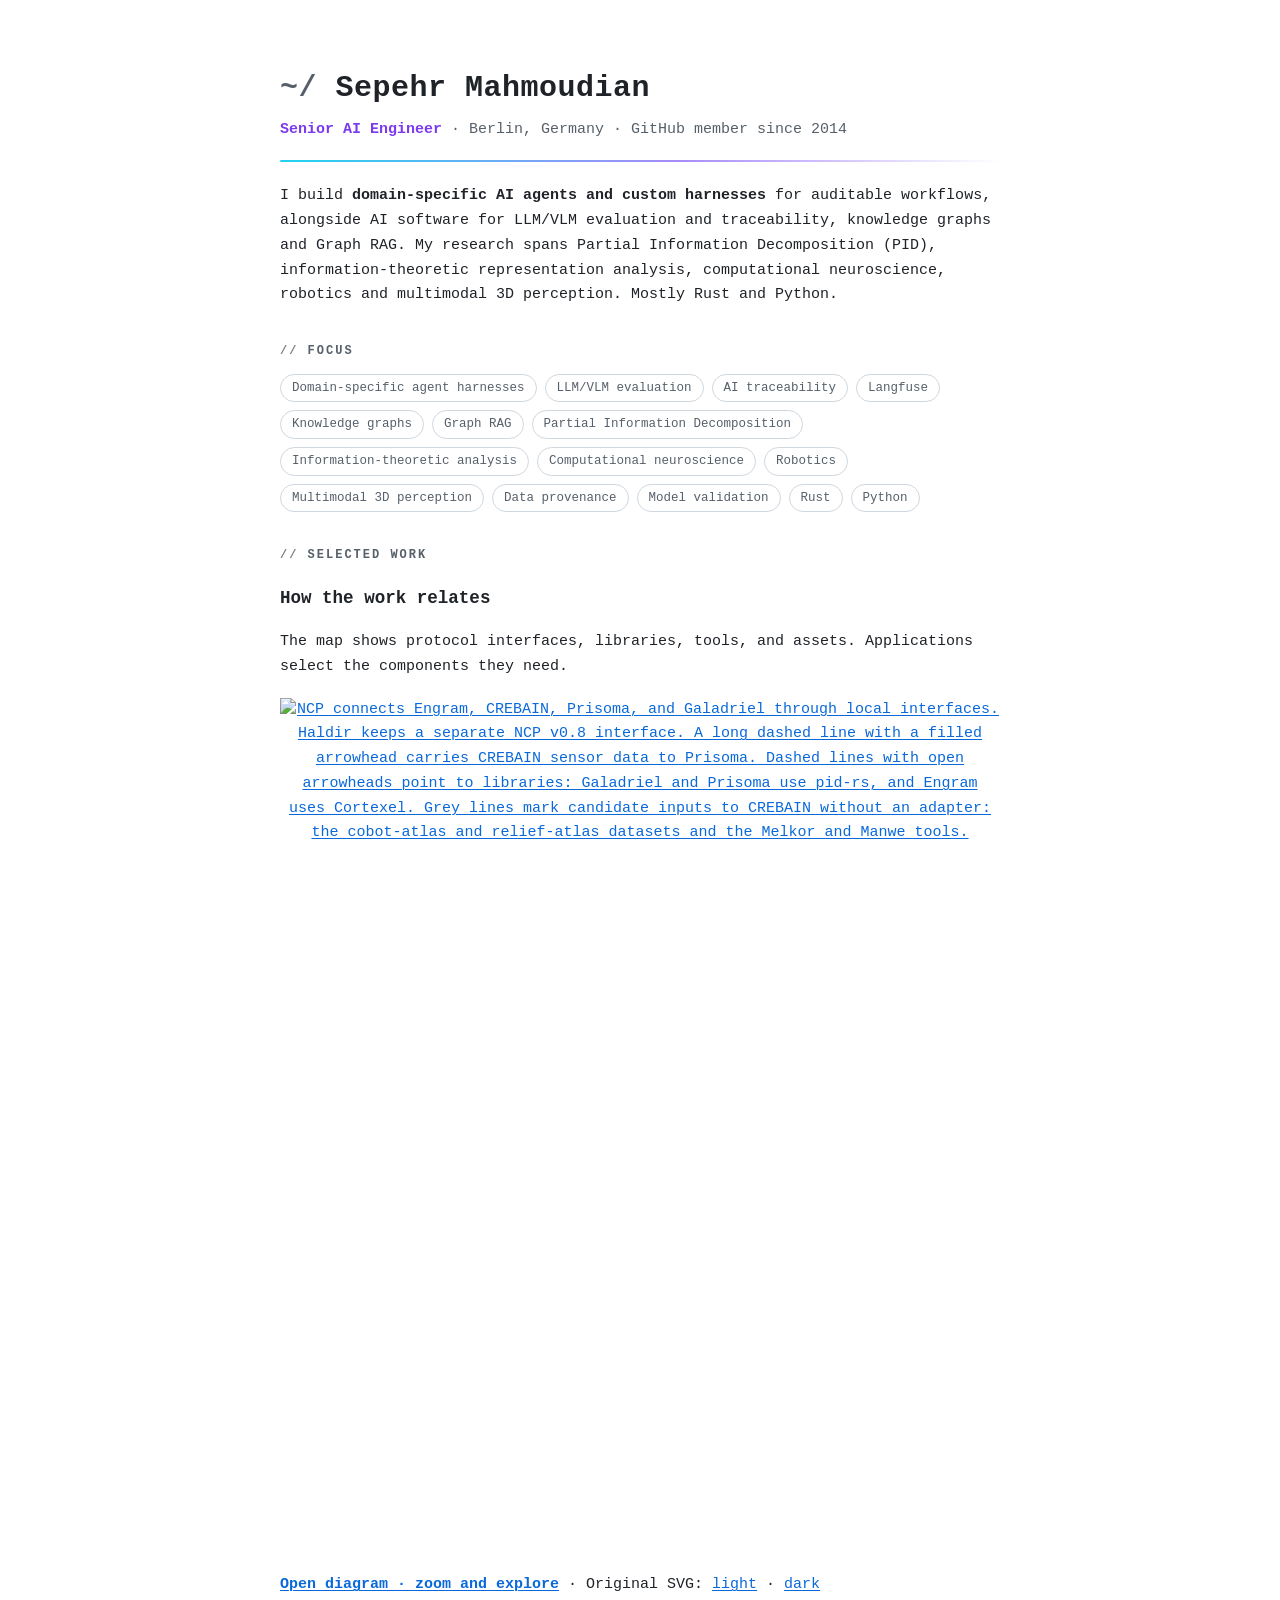
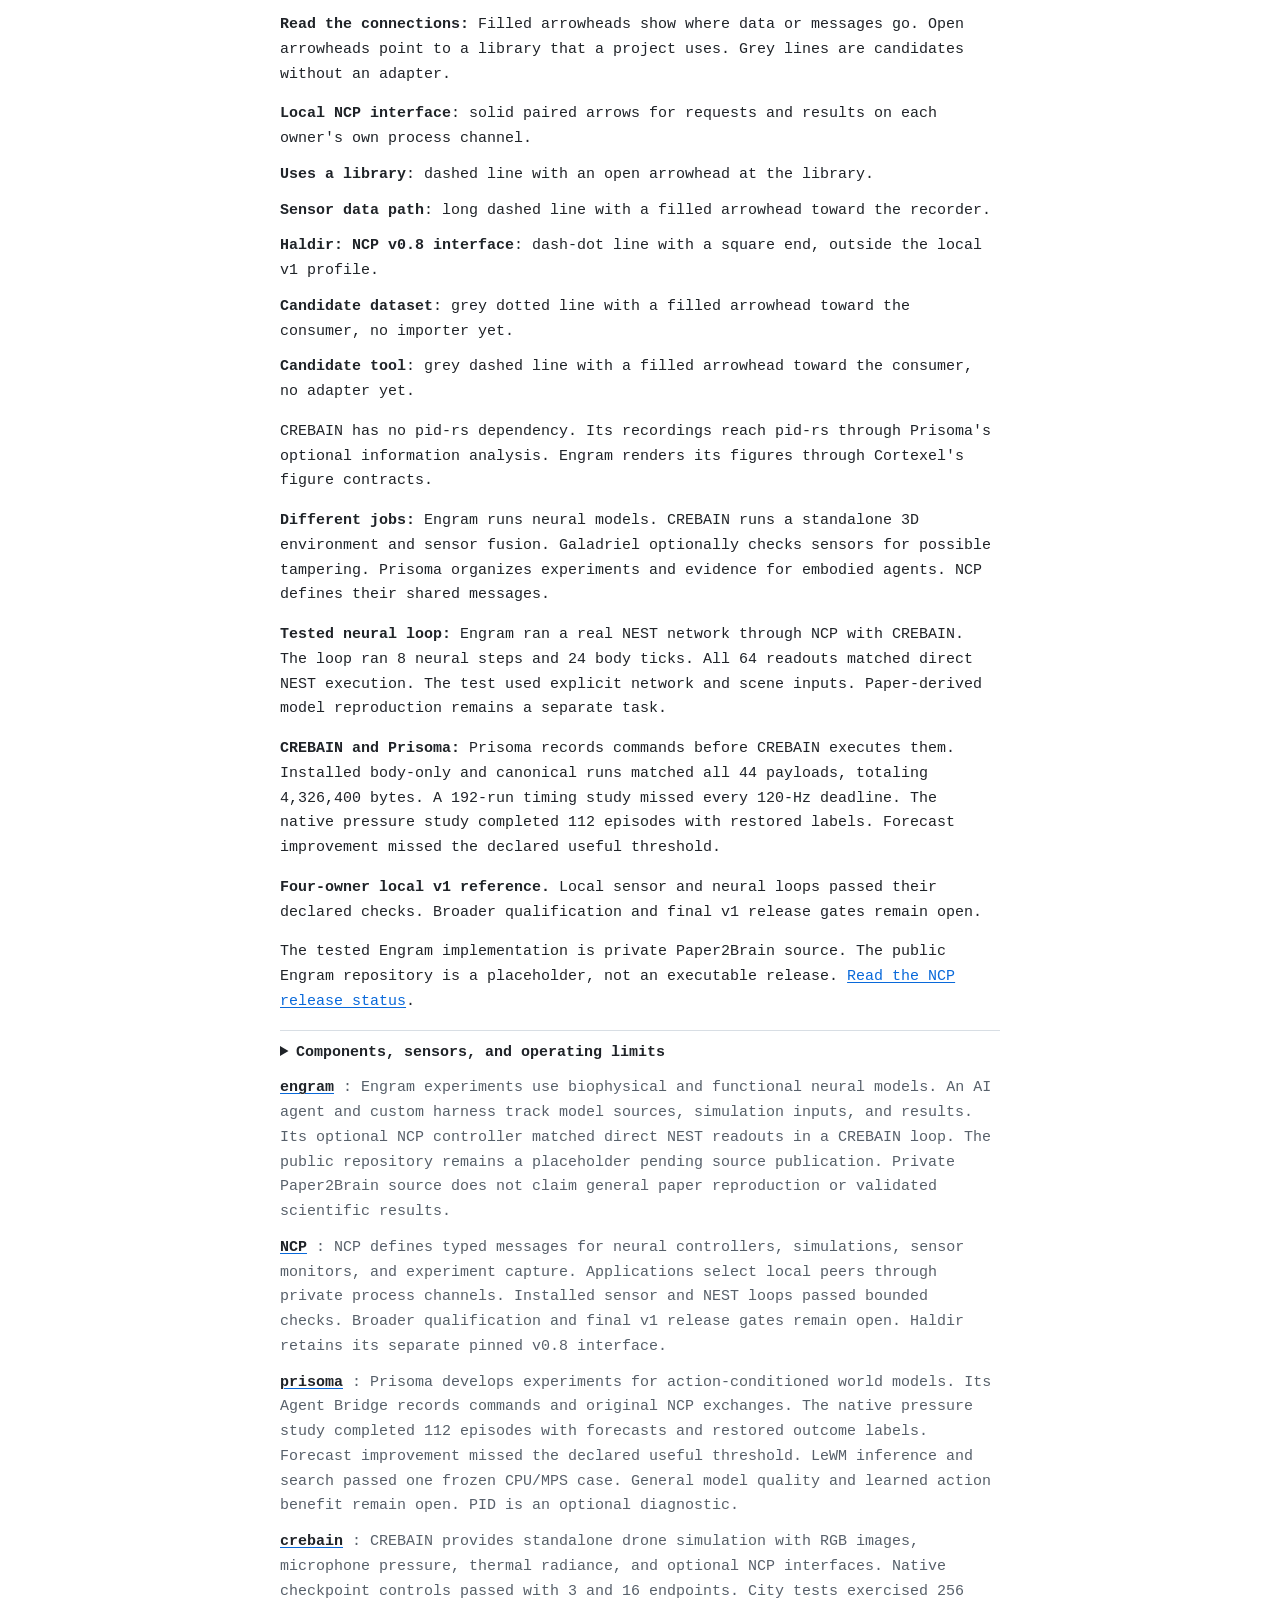
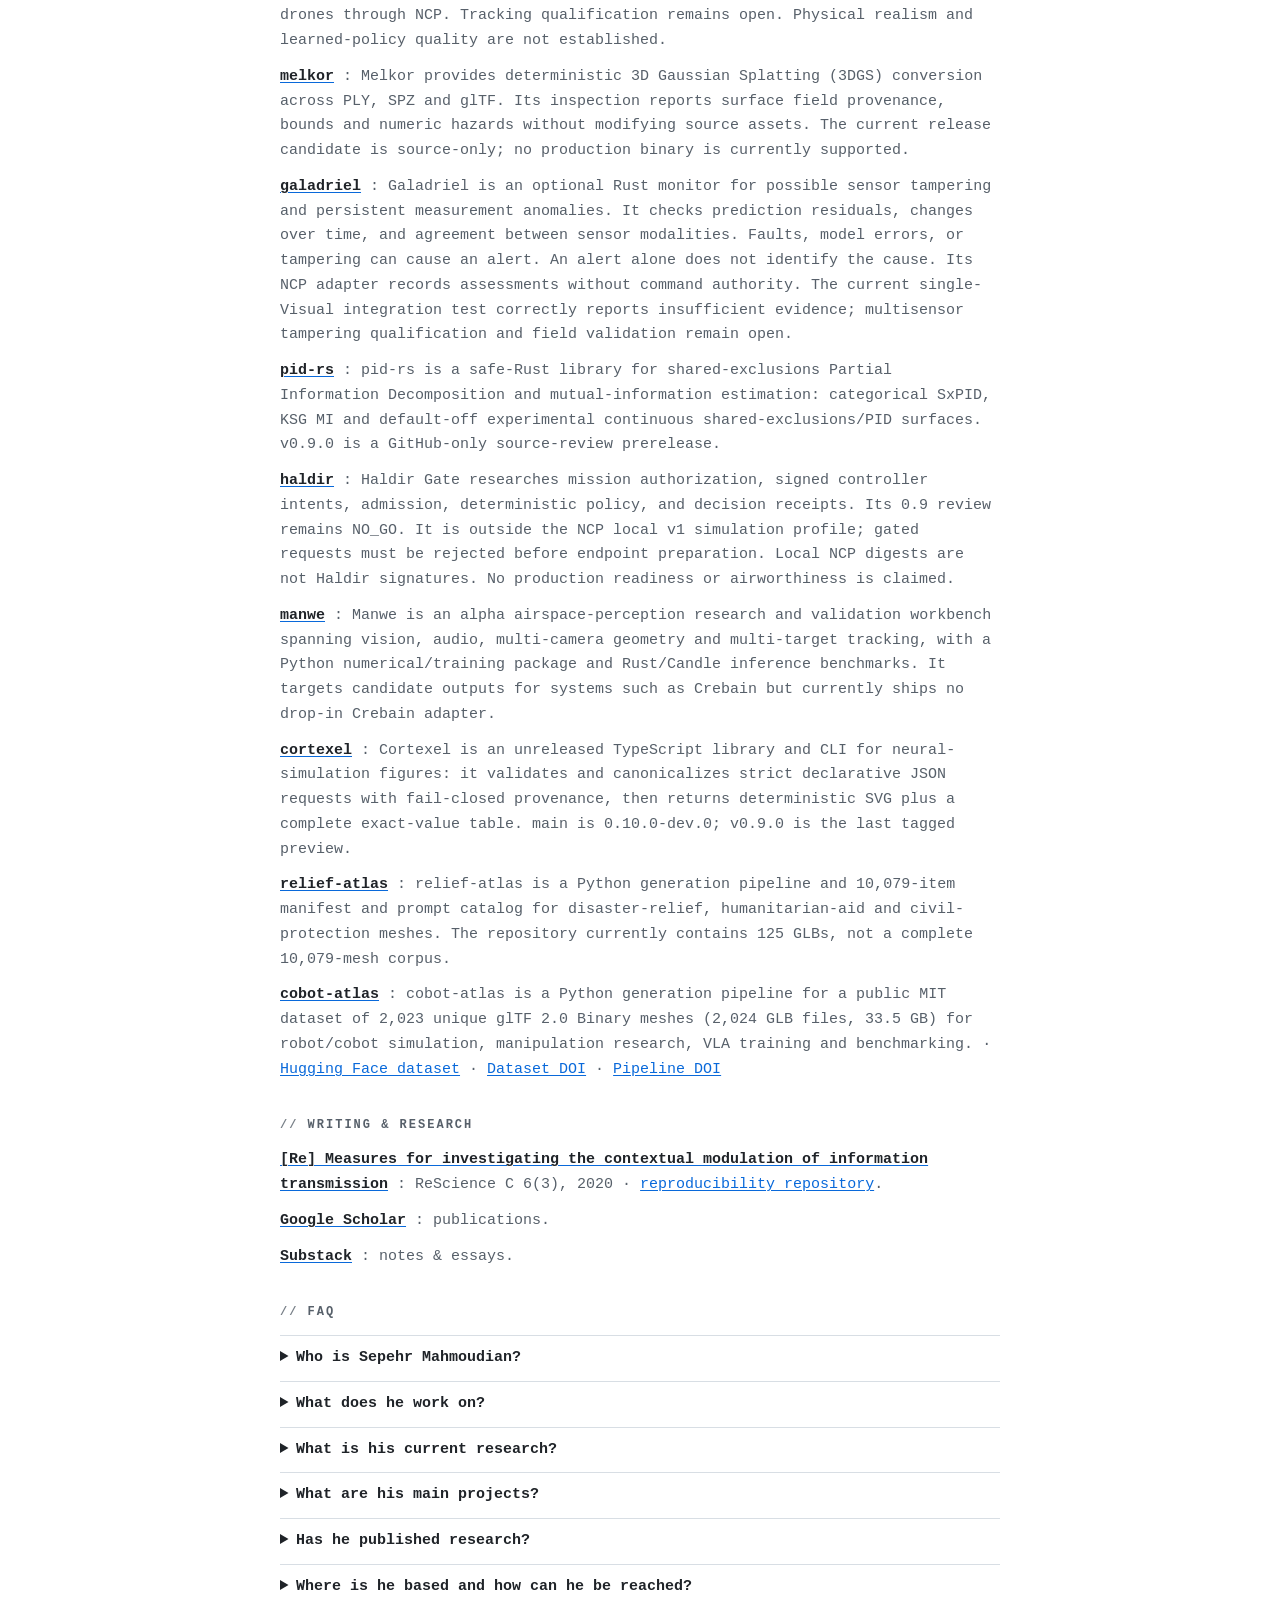
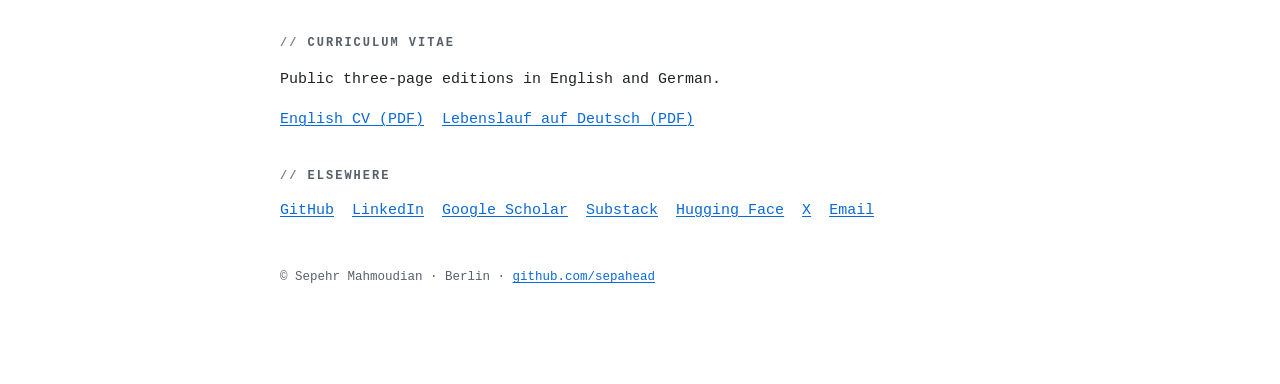
==== docs/index.html @ e65a2b96 "docs(profile): separate untested mesh imports from the missing splat path CREBAIN reads GLB meshes t" ====
<!DOCTYPE html>
<html lang="en">
<head>
<meta charset="utf-8">
<meta name="viewport" content="width=device-width, initial-scale=1">
<title>Sepehr Mahmoudian — Senior AI Engineer in Berlin</title>
<meta name="description" content="Sepehr Mahmoudian is a Senior AI Engineer in Berlin building domain-specific AI agents and custom harnesses for auditable research and engineering.">
<meta name="author" content="Sepehr Mahmoudian">
<meta name="robots" content="index, follow, max-snippet:-1, max-image-preview:large, max-video-preview:-1">
<link rel="canonical" href="https://sepahead.github.io/sepahead/">
<link rel="icon" href="https://github.com/sepahead.png">
<link rel="me" href="https://github.com/sepahead">
<link rel="me" href="https://www.linkedin.com/in/sepehr-mahmoudian-99367516/">
<link rel="me" href="https://scholar.google.com/citations?user=t3PSg8kAAAAJ">
<link rel="me" href="https://substack.com/@torusprime">
<link rel="me" href="https://huggingface.co/torusprime">
<link rel="me" href="https://x.com/SepAhead">
<link rel="alternate" type="text/plain" href="https://sepahead.github.io/sepahead/llms.txt" title="Plain-text profile summary">
<link rel="sitemap" type="application/xml" href="https://sepahead.github.io/sepahead/sitemap.xml">

<!-- Open Graph -->
<meta property="og:type" content="profile">
<meta property="og:site_name" content="Sepehr Mahmoudian">
<meta property="og:locale" content="en_US">
<meta property="og:title" content="Sepehr Mahmoudian — Senior AI Engineer in Berlin">
<meta property="og:description" content="Domain-specific AI agents and custom harnesses, LLM/VLM evaluation and traceability, computational neuroscience and multimodal 3D perception.">
<meta property="og:url" content="https://sepahead.github.io/sepahead/">
<meta property="og:image" content="https://github.com/sepahead.png">
<meta property="og:image:secure_url" content="https://github.com/sepahead.png">
<meta property="og:image:type" content="image/jpeg">
<meta property="og:image:width" content="400">
<meta property="og:image:height" content="400">
<meta property="og:image:alt" content="GitHub avatar of Sepehr Mahmoudian (@sepahead)">
<meta property="profile:first_name" content="Sepehr">
<meta property="profile:last_name" content="Mahmoudian">
<meta property="profile:username" content="sepahead">

<!-- Twitter -->
<meta name="twitter:card" content="summary">
<meta name="twitter:creator" content="@SepAhead">
<meta name="twitter:title" content="Sepehr Mahmoudian — Senior AI Engineer in Berlin">
<meta name="twitter:description" content="Domain-specific AI agents and custom harnesses, LLM/VLM evaluation and traceability, computational neuroscience and multimodal 3D perception.">
<meta name="twitter:image" content="https://github.com/sepahead.png">
<meta name="twitter:image:alt" content="GitHub avatar of Sepehr Mahmoudian (@sepahead)">

<style>
  :root { color-scheme: dark light; }
  * { box-sizing: border-box; }
  body {
    margin: 0; padding: 64px 22px 96px;
    background: #0d1117; color: #c9d1d9;
    font: 15px/1.65 ui-monospace, SFMono-Regular, Menlo, Consolas, monospace;
    -webkit-font-smoothing: antialiased;
  }
  main { max-width: 720px; margin: 0 auto; }
  a { color: #22d3ee; text-decoration: underline; text-underline-offset: .16em; text-decoration-thickness: .08em; }
  a:hover { text-decoration-thickness: .14em; }
  a:focus-visible, summary:focus-visible { outline: 2px solid #fbbf24; outline-offset: 3px; border-radius: 2px; }
  .prompt { color: #8b949e; }
  h1 { font-size: 30px; letter-spacing: .5px; margin: 0 0 4px; }
  .role { color: #a78bfa; font-weight: 600; }
  .loc { color: #8b949e; }
  .accent { height: 2px; margin: 18px 0 2px; border-radius: 2px;
            background: linear-gradient(90deg, #22d3ee, #a78bfa 55%, rgba(167,139,250,0)); }
  .lede { margin: 22px 0 30px; }
  h2 {
    font-size: 12px; letter-spacing: 2px; text-transform: uppercase;
    color: #8b949e; margin: 34px 0 12px; font-weight: 600;
  }
  h2 .syntax { opacity: .8; }
  ul { list-style: none; margin: 0; padding: 0; }
  li { margin: 11px 0; }
  .tags { display: flex; flex-wrap: wrap; gap: 8px; }
  .tag {
    border: 1px solid #30363d; border-radius: 999px;
    padding: 3px 11px; font-size: 12.5px; color: #8b949e;
  }
  .proj b { color: #c9d1d9; font-weight: 600; }
  .proj span { color: #8b949e; }
  .priv { color: #8b949e; font-size: 12px; border: 1px solid #30363d; border-radius: 4px; padding: 0 5px; margin-left: 6px; }
  details { margin: 10px 0; border-top: 1px solid #21262d; padding-top: 10px; }
  summary { cursor: pointer; color: #c9d1d9; font-weight: 600; }
  details p { color: #8b949e; margin: 8px 0 0; }
  .ecosystem-figure { margin: 18px 0; }
  .ecosystem-figure img { display: block; width: 100%; height: auto; }
  .links { display: flex; flex-wrap: wrap; gap: 18px; }
  footer { margin-top: 44px; color: #8b949e; font-size: 12.5px; }
  @media (prefers-color-scheme: light) {
    body { background: #ffffff; color: #1f2328; }
    a { color: #0969da; }
    a:focus-visible, summary:focus-visible { outline-color: #8250df; }
    .prompt, .loc, h2, .proj span, .priv, footer, details p { color: #57606a; }
    .role { color: #7c3aed; }
    .proj b, summary { color: #1f2328; }
    .tag { color: #57606a; border-color: #d0d7de; }
    .priv { border-color: #d0d7de; }
    details { border-color: #d8dee4; }
  }
</style>

<!-- BEGIN GENERATED:selected-work:jsonld -->
<script type="application/ld+json">
{
  "@context": "https://schema.org",
  "@graph": [
    {
      "@type": "ProfilePage",
      "@id": "https://sepahead.github.io/sepahead/#profilepage",
      "url": "https://sepahead.github.io/sepahead/",
      "name": "Sepehr Mahmoudian — Senior AI Engineer in Berlin",
      "description": "Profile of Sepehr Mahmoudian, a Berlin-based Senior AI Engineer building domain-specific AI agents and custom harnesses, with work spanning LLM/VLM evaluation and traceability, knowledge graphs, Graph RAG, computational neuroscience and multimodal 3D perception.",
      "dateCreated": "2026-06-21",
      "inLanguage": "en",
      "isPartOf": {
        "@id": "https://sepahead.github.io/sepahead/#website"
      },
      "mainEntity": {
        "@id": "https://sepahead.github.io/sepahead/#person"
      },
      "hasPart": [
        {
          "@id": "https://github.com/sepahead/engram#project"
        },
        {
          "@id": "https://github.com/sepahead/NCP#project"
        },
        {
          "@id": "https://github.com/sepahead/prisoma#project"
        },
        {
          "@id": "https://github.com/sepahead/crebain#project"
        },
        {
          "@id": "https://github.com/sepahead/melkor#project"
        },
        {
          "@id": "https://github.com/sepahead/galadriel#project"
        },
        {
          "@id": "https://github.com/sepahead/pid-rs#project"
        },
        {
          "@id": "https://github.com/sepahead/haldir#project"
        },
        {
          "@id": "https://github.com/sepahead/manwe#project"
        },
        {
          "@id": "https://github.com/sepahead/cortexel#project"
        },
        {
          "@id": "https://github.com/sepahead/relief-atlas#project"
        },
        {
          "@id": "https://github.com/sepahead/cobot-atlas#project"
        }
      ]
    },
    {
      "@type": "Person",
      "@id": "https://sepahead.github.io/sepahead/#person",
      "name": "Sepehr Mahmoudian",
      "givenName": "Sepehr",
      "familyName": "Mahmoudian",
      "alternateName": "sepahead",
      "url": "https://sepahead.github.io/sepahead/",
      "mainEntityOfPage": {
        "@id": "https://sepahead.github.io/sepahead/#profilepage"
      },
      "image": "https://github.com/sepahead.png",
      "email": "mailto:sepmhn@gmail.com",
      "jobTitle": "Senior AI Engineer",
      "description": "Berlin-based Senior AI Engineer building domain-specific AI agents and custom harnesses, with work spanning LLM/VLM evaluation and traceability, knowledge graphs, Graph RAG, computational neuroscience and multimodal 3D perception.",
      "address": {
        "@type": "PostalAddress",
        "addressLocality": "Berlin",
        "addressCountry": "DE"
      },
      "knowsAbout": [
        "Domain-specific AI agents and custom harnesses",
        "LLM and VLM evaluation",
        "AI traceability and observability",
        "Langfuse",
        "Knowledge graphs",
        "Graph RAG",
        "Computational neuroscience",
        "Partial Information Decomposition",
        "Information-theoretic representation analysis",
        "Robotics",
        "Multimodal 3D perception",
        "Gaussian splatting",
        "Data provenance",
        "Model validation",
        "Rust",
        "Python"
      ],
      "sameAs": [
        "https://github.com/sepahead",
        "https://www.linkedin.com/in/sepehr-mahmoudian-99367516/",
        "https://scholar.google.com/citations?user=t3PSg8kAAAAJ",
        "https://substack.com/@torusprime",
        "https://huggingface.co/torusprime",
        "https://x.com/SepAhead"
      ]
    },
    {
      "@type": "WebSite",
      "@id": "https://sepahead.github.io/sepahead/#website",
      "url": "https://sepahead.github.io/sepahead/",
      "name": "Sepehr Mahmoudian",
      "dateCreated": "2026-06-21",
      "inLanguage": "en",
      "about": {
        "@id": "https://sepahead.github.io/sepahead/#person"
      }
    },
    {
      "@type": "ItemList",
      "@id": "https://sepahead.github.io/sepahead/#selected-work",
      "name": "Selected work",
      "numberOfItems": 12,
      "itemListElement": [
        {
          "@type": "ListItem",
          "position": 1,
          "item": {
            "@id": "https://github.com/sepahead/engram#project"
          }
        },
        {
          "@type": "ListItem",
          "position": 2,
          "item": {
            "@id": "https://github.com/sepahead/NCP#project"
          }
        },
        {
          "@type": "ListItem",
          "position": 3,
          "item": {
            "@id": "https://github.com/sepahead/prisoma#project"
          }
        },
        {
          "@type": "ListItem",
          "position": 4,
          "item": {
            "@id": "https://github.com/sepahead/crebain#project"
          }
        },
        {
          "@type": "ListItem",
          "position": 5,
          "item": {
            "@id": "https://github.com/sepahead/melkor#project"
          }
        },
        {
          "@type": "ListItem",
          "position": 6,
          "item": {
            "@id": "https://github.com/sepahead/galadriel#project"
          }
        },
        {
          "@type": "ListItem",
          "position": 7,
          "item": {
            "@id": "https://github.com/sepahead/pid-rs#project"
          }
        },
        {
          "@type": "ListItem",
          "position": 8,
          "item": {
            "@id": "https://github.com/sepahead/haldir#project"
          }
        },
        {
          "@type": "ListItem",
          "position": 9,
          "item": {
            "@id": "https://github.com/sepahead/manwe#project"
          }
        },
        {
          "@type": "ListItem",
          "position": 10,
          "item": {
            "@id": "https://github.com/sepahead/cortexel#project"
          }
        },
        {
          "@type": "ListItem",
          "position": 11,
          "item": {
            "@id": "https://github.com/sepahead/relief-atlas#project"
          }
        },
        {
          "@type": "ListItem",
          "position": 12,
          "item": {
            "@id": "https://github.com/sepahead/cobot-atlas#project"
          }
        }
      ]
    },
    {
      "@type": "CreativeWork",
      "@id": "https://github.com/sepahead/engram#project",
      "name": "engram",
      "url": "https://github.com/sepahead/engram",
      "description": "Engram experiments use biophysical and functional neural models. An AI agent and custom harness track model sources, simulation inputs, and results. Its optional NCP controller matched direct NEST readouts in a CREBAIN loop. The public repository remains a placeholder pending source publication. Private Paper2Brain source does not claim general paper reproduction or validated scientific results.",
      "creativeWorkStatus": "Research prototype. Public source remains a placeholder. Bounded software checks do not establish scientific validity.",
      "alternateName": "Engram Neural Modeling Labs",
      "author": {
        "@id": "https://sepahead.github.io/sepahead/#person"
      }
    },
    {
      "@type": "SoftwareSourceCode",
      "@id": "https://github.com/sepahead/NCP#project",
      "name": "NCP",
      "url": "https://github.com/sepahead/NCP",
      "description": "NCP defines typed messages for neural controllers, simulations, sensor monitors, and experiment capture. Applications select local peers through private process channels. Installed sensor and NEST loops passed bounded checks. Broader qualification and final v1 release gates remain open. Haldir retains its separate pinned v0.8 interface.",
      "creativeWorkStatus": "Local v1 candidate. Selected native workflows passed. Final release gates remain open.",
      "alternateName": "Neuro-Cybernetic Protocol",
      "author": {
        "@id": "https://sepahead.github.io/sepahead/#person"
      },
      "codeRepository": "https://github.com/sepahead/NCP",
      "programmingLanguage": [
        "Rust",
        "TypeScript",
        "Python",
        "C",
        "C++"
      ],
      "license": [
        "https://spdx.org/licenses/MIT.html",
        "https://spdx.org/licenses/Apache-2.0.html"
      ]
    },
    {
      "@type": "SoftwareSourceCode",
      "@id": "https://github.com/sepahead/prisoma#project",
      "name": "prisoma",
      "url": "https://github.com/sepahead/prisoma",
      "description": "Prisoma develops experiments for action-conditioned world models. Its Agent Bridge records commands and original NCP exchanges. The native pressure study completed 112 episodes with forecasts and restored outcome labels. Forecast improvement missed the declared useful threshold. LeWM inference and search passed one frozen CPU/MPS case. General model quality and learned action benefit remain open. PID is an optional diagnostic.",
      "creativeWorkStatus": "Public 0.9.0 GitHub source prerelease; research-software preview, not a scientific-results or production release.",
      "author": {
        "@id": "https://sepahead.github.io/sepahead/#person"
      },
      "codeRepository": "https://github.com/sepahead/prisoma",
      "programmingLanguage": [
        "Rust",
        "Python"
      ],
      "license": [
        "https://spdx.org/licenses/MIT.html",
        "https://spdx.org/licenses/Apache-2.0.html"
      ]
    },
    {
      "@type": "SoftwareSourceCode",
      "@id": "https://github.com/sepahead/crebain#project",
      "name": "crebain",
      "url": "https://github.com/sepahead/crebain",
      "description": "CREBAIN provides standalone drone simulation with RGB images, microphone pressure, thermal radiance, and optional NCP interfaces. Native checkpoint controls passed with 3 and 16 endpoints. City tests exercised 256 drones through NCP. Tracking qualification remains open. Physical realism and learned-policy quality are not established.",
      "creativeWorkStatus": "Research prototype with tested bounded force control and native sensor branches; physical realism, larger scenarios, and ROS integration remain under qualification.",
      "alternateName": "Adaptive Response & Awareness System (ARAS)",
      "author": {
        "@id": "https://sepahead.github.io/sepahead/#person"
      },
      "codeRepository": "https://github.com/sepahead/crebain",
      "programmingLanguage": [
        "Rust",
        "TypeScript"
      ],
      "license": [
        "https://spdx.org/licenses/MIT.html",
        "https://spdx.org/licenses/Apache-2.0.html"
      ]
    },
    {
      "@type": "SoftwareSourceCode",
      "@id": "https://github.com/sepahead/melkor#project",
      "name": "melkor",
      "url": "https://github.com/sepahead/melkor",
      "description": "Melkor provides deterministic 3D Gaussian Splatting (3DGS) conversion across PLY, SPZ and glTF. Its inspection reports surface field provenance, bounds and numeric hazards without modifying source assets. The current release candidate is source-only; no production binary is currently supported.",
      "creativeWorkStatus": "Current release candidate is source-only; no production binary is currently supported.",
      "author": {
        "@id": "https://sepahead.github.io/sepahead/#person"
      },
      "codeRepository": "https://github.com/sepahead/melkor",
      "programmingLanguage": [
        "C++",
        "Python",
        "JavaScript"
      ],
      "license": "https://spdx.org/licenses/MIT.html"
    },
    {
      "@type": "SoftwareSourceCode",
      "@id": "https://github.com/sepahead/galadriel#project",
      "name": "galadriel",
      "url": "https://github.com/sepahead/galadriel",
      "description": "Galadriel is an optional Rust monitor for possible sensor tampering and persistent measurement anomalies. It checks prediction residuals, changes over time, and agreement between sensor modalities. Faults, model errors, or tampering can cause an alert. An alert alone does not identify the cause. Its NCP adapter records assessments without command authority. The current single-Visual integration test correctly reports insufficient evidence; multisensor tampering qualification and field validation remain open.",
      "creativeWorkStatus": "Research-source and local v1 integration candidate; record-only output, explicit abstention, and no field-validation claim.",
      "alternateName": "Galadriel's Mirror",
      "author": {
        "@id": "https://sepahead.github.io/sepahead/#person"
      },
      "codeRepository": "https://github.com/sepahead/galadriel",
      "programmingLanguage": [
        "Rust"
      ],
      "license": [
        "https://spdx.org/licenses/MIT.html",
        "https://spdx.org/licenses/Apache-2.0.html"
      ]
    },
    {
      "@type": "SoftwareSourceCode",
      "@id": "https://github.com/sepahead/pid-rs#project",
      "name": "pid-rs",
      "url": "https://github.com/sepahead/pid-rs",
      "description": "pid-rs is a safe-Rust library for shared-exclusions Partial Information Decomposition and mutual-information estimation: categorical SxPID, KSG MI and default-off experimental continuous shared-exclusions/PID surfaces. v0.9.0 is a GitHub-only source-review prerelease.",
      "creativeWorkStatus": "v0.9.0 GitHub-only source-review prerelease; continuous shared-exclusions/PID remains experimental.",
      "author": {
        "@id": "https://sepahead.github.io/sepahead/#person"
      },
      "codeRepository": "https://github.com/sepahead/pid-rs",
      "programmingLanguage": [
        "Rust",
        "Python"
      ],
      "license": [
        "https://spdx.org/licenses/MIT.html",
        "https://spdx.org/licenses/Apache-2.0.html"
      ]
    },
    {
      "@type": "SoftwareSourceCode",
      "@id": "https://github.com/sepahead/haldir#project",
      "name": "haldir",
      "url": "https://github.com/sepahead/haldir",
      "description": "Haldir Gate researches mission authorization, signed controller intents, admission, deterministic policy, and decision receipts. Its 0.9 review remains NO_GO. It is outside the NCP local v1 simulation profile; gated requests must be rejected before endpoint preparation. Local NCP digests are not Haldir signatures. No production readiness or airworthiness is claimed.",
      "creativeWorkStatus": "Experimental 0.9 review remains NO_GO; not production-ready, certified or airworthy.",
      "alternateName": "Haldir Gate",
      "author": {
        "@id": "https://sepahead.github.io/sepahead/#person"
      },
      "codeRepository": "https://github.com/sepahead/haldir",
      "programmingLanguage": [
        "Rust"
      ],
      "license": [
        "https://spdx.org/licenses/MIT.html",
        "https://spdx.org/licenses/Apache-2.0.html"
      ]
    },
    {
      "@type": "SoftwareSourceCode",
      "@id": "https://github.com/sepahead/manwe#project",
      "name": "manwe",
      "url": "https://github.com/sepahead/manwe",
      "description": "Manwe is an alpha airspace-perception research and validation workbench spanning vision, audio, multi-camera geometry and multi-target tracking, with a Python numerical/training package and Rust/Candle inference benchmarks. It targets candidate outputs for systems such as Crebain but currently ships no drop-in Crebain adapter.",
      "creativeWorkStatus": "Targets v0.2.0-alpha.1; no validated downstream deployment adapter.",
      "author": {
        "@id": "https://sepahead.github.io/sepahead/#person"
      },
      "codeRepository": "https://github.com/sepahead/manwe",
      "programmingLanguage": [
        "Python",
        "Rust"
      ],
      "license": "https://spdx.org/licenses/MIT.html"
    },
    {
      "@type": "SoftwareSourceCode",
      "@id": "https://github.com/sepahead/cortexel#project",
      "name": "cortexel",
      "url": "https://github.com/sepahead/cortexel",
      "description": "Cortexel is an unreleased TypeScript library and CLI for neural-simulation figures: it validates and canonicalizes strict declarative JSON requests with fail-closed provenance, then returns deterministic SVG plus a complete exact-value table. main is 0.10.0-dev.0; v0.9.0 is the last tagged preview.",
      "creativeWorkStatus": "Unreleased 0.10.0-dev.0; v0.9.0 is the last tagged preview; no registry package or DOI.",
      "author": {
        "@id": "https://sepahead.github.io/sepahead/#person"
      },
      "codeRepository": "https://github.com/sepahead/cortexel",
      "programmingLanguage": [
        "TypeScript"
      ],
      "license": "https://spdx.org/licenses/MIT.html"
    },
    {
      "@type": "Dataset",
      "@id": "https://github.com/sepahead/relief-atlas#project",
      "name": "relief-atlas",
      "url": "https://github.com/sepahead/relief-atlas",
      "description": "relief-atlas is a Python generation pipeline and 10,079-item manifest and prompt catalog for disaster-relief, humanitarian-aid and civil-protection meshes. The repository currently contains 125 GLBs, not a complete 10,079-mesh corpus.",
      "creativeWorkStatus": "Public generation pipeline and prompt catalog; 125 GLBs currently present; asset-level licensing is not recorded in metadata.",
      "creator": {
        "@id": "https://sepahead.github.io/sepahead/#person"
      }
    },
    {
      "@type": "Dataset",
      "@id": "https://github.com/sepahead/cobot-atlas#project",
      "name": "cobot-atlas",
      "url": "https://github.com/sepahead/cobot-atlas",
      "description": "cobot-atlas is a Python generation pipeline for a public MIT dataset of 2,023 unique glTF 2.0 Binary meshes (2,024 GLB files, 33.5 GB) for robot/cobot simulation, manipulation research, VLA training and benchmarking.",
      "creativeWorkStatus": "Public MIT dataset on Hugging Face with dataset and pipeline DOIs.",
      "creator": {
        "@id": "https://sepahead.github.io/sepahead/#person"
      },
      "license": "https://spdx.org/licenses/MIT.html",
      "sameAs": [
        "https://huggingface.co/datasets/torusprime/cobot-atlas",
        "https://doi.org/10.57967/hf/9199"
      ],
      "isBasedOn": "https://doi.org/10.5281/zenodo.20697491",
      "identifier": "https://doi.org/10.57967/hf/9199"
    },
    {
      "@type": "ScholarlyArticle",
      "@id": "https://doi.org/10.5281/zenodo.3885793",
      "name": "[Re] Measures for investigating the contextual modulation of information transmission",
      "url": "https://doi.org/10.5281/zenodo.3885793",
      "datePublished": "2020-06-09",
      "identifier": "https://doi.org/10.5281/zenodo.3885793",
      "author": {
        "@id": "https://sepahead.github.io/sepahead/#person"
      },
      "isPartOf": {
        "@type": "Periodical",
        "name": "ReScience C"
      }
    }
  ]
}
</script>
<!-- END GENERATED:selected-work:jsonld -->
</head>
<body>
<main>
  <header>
    <h1><span class="prompt" aria-hidden="true">~/ </span>Sepehr Mahmoudian</h1>
    <div><span class="role">Senior AI Engineer</span> <span class="loc">· Berlin, Germany · GitHub member since 2014</span></div>
    <div class="accent"></div>
  </header>

  <p class="lede">
    I build <strong>domain-specific AI agents and custom harnesses</strong> for auditable
    workflows, alongside AI software for LLM/VLM evaluation and traceability, knowledge graphs
    and Graph RAG. My research spans Partial Information Decomposition (PID),
    information-theoretic representation analysis, computational neuroscience, robotics and
    multimodal 3D perception. Mostly Rust and Python.
  </p>

  <!-- The complete animated mural archive remains directly available at
       https://sepahead.github.io/sepahead/mural/ but is intentionally omitted
       from this visible homepage. -->

  <h2><span class="syntax" aria-hidden="true">// </span>Focus</h2>
  <div class="tags">
    <span class="tag">Domain-specific agent harnesses</span>
    <span class="tag">LLM/VLM evaluation</span>
    <span class="tag">AI traceability</span>
    <span class="tag">Langfuse</span>
    <span class="tag">Knowledge graphs</span>
    <span class="tag">Graph RAG</span>
    <span class="tag">Partial Information Decomposition</span>
    <span class="tag">Information-theoretic analysis</span>
    <span class="tag">Computational neuroscience</span>
    <span class="tag">Robotics</span>
    <span class="tag">Multimodal 3D perception</span>
    <span class="tag">Data provenance</span>
    <span class="tag">Model validation</span>
    <span class="tag">Rust</span>
    <span class="tag">Python</span>
  </div>

  <h2><span class="syntax" aria-hidden="true">// </span>Selected work</h2>
  <!-- BEGIN GENERATED:ecosystem:html -->
<h3>How the work relates</h3>
<p>The map shows protocol interfaces, libraries, tools, and assets. Applications select the components they need.</p>
<p class="ecosystem-figure" align="center"><a href="https://sepahead.github.io/sepahead/diagrams/" title="Open the diagram viewer with zoom controls"><picture><source media="(prefers-reduced-motion: reduce) and (prefers-color-scheme: dark)" srcset="https://raw.githubusercontent.com/sepahead/sepahead/main/assets/work-graph-still-dark.svg"><source media="(prefers-reduced-motion: reduce)" srcset="https://raw.githubusercontent.com/sepahead/sepahead/main/assets/work-graph-still-light.svg"><source media="(prefers-color-scheme: dark)" srcset="https://raw.githubusercontent.com/sepahead/sepahead/main/assets/work-graph-dark.svg"><source media="(prefers-color-scheme: light)" srcset="https://raw.githubusercontent.com/sepahead/sepahead/main/assets/work-graph-light.svg"><img src="https://raw.githubusercontent.com/sepahead/sepahead/main/assets/work-graph-light.svg" width="820" height="977" decoding="async" loading="lazy" alt="NCP connects Engram, CREBAIN, Prisoma, and Galadriel through local interfaces. Haldir keeps a separate NCP v0.8 interface. A long dashed line with a filled arrowhead carries CREBAIN sensor data to Prisoma. Dashed lines with open arrowheads point to libraries: Galadriel and Prisoma use pid-rs, and Engram uses Cortexel. Grey lines mark candidate inputs to CREBAIN without an adapter: the cobot-atlas and relief-atlas datasets and the Melkor and Manwe tools."></picture></a></p>
<p><a href="https://sepahead.github.io/sepahead/diagrams/"><strong>Open diagram · zoom and explore</strong></a> · Original SVG: <a href="https://raw.githubusercontent.com/sepahead/sepahead/main/assets/work-graph-light.svg">light</a> · <a href="https://raw.githubusercontent.com/sepahead/sepahead/main/assets/work-graph-dark.svg">dark</a></p>
<p><strong>Read the connections:</strong> Filled arrowheads show where data or messages go. Open arrowheads point to a library that a project uses. Grey lines are candidates without an adapter.</p>
<ul>
<li><strong>Local NCP interface</strong>: solid paired arrows for requests and results on each owner&#39;s own process channel.</li>
<li><strong>Uses a library</strong>: dashed line with an open arrowhead at the library.</li>
<li><strong>Sensor data path</strong>: long dashed line with a filled arrowhead toward the recorder.</li>
<li><strong>Haldir: NCP v0.8 interface</strong>: dash-dot line with a square end, outside the local v1 profile.</li>
<li><strong>Candidate dataset</strong>: grey dotted line with a filled arrowhead toward the consumer, no importer yet.</li>
<li><strong>Candidate tool</strong>: grey dashed line with a filled arrowhead toward the consumer, no adapter yet.</li>
</ul>
<p>CREBAIN has no pid-rs dependency. Its recordings reach pid-rs through Prisoma&#39;s optional information analysis. Engram renders its figures through Cortexel&#39;s figure contracts.</p>
<p><strong>Different jobs:</strong> Engram runs neural models. CREBAIN runs a standalone 3D environment and sensor fusion. Galadriel optionally checks sensors for possible tampering. Prisoma organizes experiments and evidence for embodied agents. NCP defines their shared messages.</p>
<p><strong>Tested neural loop:</strong> Engram ran a real NEST network through NCP with CREBAIN. The loop ran 8 neural steps and 24 body ticks. All 64 readouts matched direct NEST execution. The test used explicit network and scene inputs. Paper-derived model reproduction remains a separate task.</p>
<p><strong>CREBAIN and Prisoma:</strong> Prisoma records commands before CREBAIN executes them. Installed body-only and canonical runs matched all 44 payloads, totaling 4,326,400 bytes. A 192-run timing study missed every 120-Hz deadline. The native pressure study completed 112 episodes with restored labels. Forecast improvement missed the declared useful threshold.</p>
<p><strong>Four-owner local v1 reference.</strong> Local sensor and neural loops passed their declared checks. Broader qualification and final v1 release gates remain open.</p>
<p>The tested Engram implementation is private Paper2Brain source. The public Engram repository is a placeholder, not an executable release. <a href="https://github.com/sepahead/NCP">Read the NCP release status</a>.</p>
<details>
<summary>Components, sensors, and operating limits</summary>
<p>CREBAIN runs standalone. Applications can add Engram neural models, Prisoma recording, or Galadriel monitoring. One endpoint can expose several identified sensors.</p>
<p>Each camera and microphone retains its identity and timing. Prisoma defines features, source groups, targets, and statistical assumptions. PID-rs estimates the declared quantities. The initial PID study selects two through four source variables; NCP imposes no such limit.</p>
<p>cobot-atlas and relief-atlas publish mesh datasets; CREBAIN&#39;s GLB loader reads that format, but their import is untested. Melkor validates and converts Gaussian-splat assets and wraps external reconstruction programs; CREBAIN has no splat renderer, so no Melkor path exists yet. Manwe supplies perception research tools and has no implemented adapter for any project.</p>
<p>The four-owner reference routes CREBAIN observations to Engram and returns its action proposals. Galadriel records diagnostics, and Prisoma captures complete exchanges. Applications can select smaller compositions through the modular interface.</p>
<p>Engram coordinates one local experiment and privately owns neural state. CREBAIN owns body and fusion state. Prisoma captures exact step pairs. Galadriel records actual detector output with explicit abstention.</p>
<p>Each owner exchanges bounded requests and results through its own private process channel. NCP defines the shared contract.</p>
<p>Galadriel&#39;s current detector requires two sensor modalities. Two RGB cameras supply one Visual modality. Missing evidence produces abstention, never a nominal report.</p>
<p><strong>Supported boundary:</strong> This candidate targets local Darwin simulation. Haldir gating, remote endpoints, physical actuation, and real-time guarantees are excluded. Gated requests must be rejected before endpoint preparation. Capture and monitor results grant no command authority.</p>
<p class="ecosystem-figure" align="center"><a href="https://sepahead.github.io/sepahead/diagrams/?view=local" title="Open the diagram viewer with zoom controls"><picture><source media="(prefers-reduced-motion: reduce) and (prefers-color-scheme: dark)" srcset="https://raw.githubusercontent.com/sepahead/sepahead/main/assets/work-graph-local-still-dark.svg"><source media="(prefers-reduced-motion: reduce)" srcset="https://raw.githubusercontent.com/sepahead/sepahead/main/assets/work-graph-local-still-light.svg"><source media="(prefers-color-scheme: dark)" srcset="https://raw.githubusercontent.com/sepahead/sepahead/main/assets/work-graph-local-dark.svg"><source media="(prefers-color-scheme: light)" srcset="https://raw.githubusercontent.com/sepahead/sepahead/main/assets/work-graph-local-light.svg"><img src="https://raw.githubusercontent.com/sepahead/sepahead/main/assets/work-graph-local-light.svg" width="820" height="566" decoding="async" loading="lazy" alt="Engram coordinates one local experiment and privately owns neural state. CREBAIN owns body and fusion state. Prisoma captures exact step pairs. Galadriel records actual detector output with explicit abstention. This candidate targets local Darwin simulation. Haldir gating, remote endpoints, physical actuation, and real-time guarantees are excluded. Gated requests must be rejected before endpoint preparation. Capture and monitor results grant no command authority."></picture></a></p>
<p><a href="https://sepahead.github.io/sepahead/diagrams/?view=local"><strong>Open diagram · zoom and explore</strong></a> · Original SVG: <a href="https://raw.githubusercontent.com/sepahead/sepahead/main/assets/work-graph-local-light.svg">light</a> · <a href="https://raw.githubusercontent.com/sepahead/sepahead/main/assets/work-graph-local-dark.svg">dark</a></p>
</details>
<!-- END GENERATED:ecosystem:html -->

  <!-- BEGIN GENERATED:selected-work:html -->
<ul aria-label="Selected work">
    <li class="proj" id="work-engram"><a href="https://github.com/sepahead/engram"><b>engram</b></a> <span>: Engram experiments use biophysical and functional neural models. An AI agent and custom harness track model sources, simulation inputs, and results. Its optional NCP controller matched direct NEST readouts in a CREBAIN loop. The public repository remains a placeholder pending source publication. Private Paper2Brain source does not claim general paper reproduction or validated scientific results.</span></li>
    <li class="proj" id="work-ncp"><a href="https://github.com/sepahead/NCP"><b>NCP</b></a> <span>: NCP defines typed messages for neural controllers, simulations, sensor monitors, and experiment capture. Applications select local peers through private process channels. Installed sensor and NEST loops passed bounded checks. Broader qualification and final v1 release gates remain open. Haldir retains its separate pinned v0.8 interface.</span></li>
    <li class="proj" id="work-prisoma"><a href="https://github.com/sepahead/prisoma"><b>prisoma</b></a> <span>: Prisoma develops experiments for action-conditioned world models. Its Agent Bridge records commands and original NCP exchanges. The native pressure study completed 112 episodes with forecasts and restored outcome labels. Forecast improvement missed the declared useful threshold. LeWM inference and search passed one frozen CPU/MPS case. General model quality and learned action benefit remain open. PID is an optional diagnostic.</span></li>
    <li class="proj" id="work-crebain"><a href="https://github.com/sepahead/crebain"><b>crebain</b></a> <span>: CREBAIN provides standalone drone simulation with RGB images, microphone pressure, thermal radiance, and optional NCP interfaces. Native checkpoint controls passed with 3 and 16 endpoints. City tests exercised 256 drones through NCP. Tracking qualification remains open. Physical realism and learned-policy quality are not established.</span></li>
    <li class="proj" id="work-melkor"><a href="https://github.com/sepahead/melkor"><b>melkor</b></a> <span>: Melkor provides deterministic 3D Gaussian Splatting (3DGS) conversion across PLY, SPZ and glTF. Its inspection reports surface field provenance, bounds and numeric hazards without modifying source assets. The current release candidate is source-only; no production binary is currently supported.</span></li>
    <li class="proj" id="work-galadriel"><a href="https://github.com/sepahead/galadriel"><b>galadriel</b></a> <span>: Galadriel is an optional Rust monitor for possible sensor tampering and persistent measurement anomalies. It checks prediction residuals, changes over time, and agreement between sensor modalities. Faults, model errors, or tampering can cause an alert. An alert alone does not identify the cause. Its NCP adapter records assessments without command authority. The current single-Visual integration test correctly reports insufficient evidence; multisensor tampering qualification and field validation remain open.</span></li>
    <li class="proj" id="work-pid-rs"><a href="https://github.com/sepahead/pid-rs"><b>pid-rs</b></a> <span>: pid-rs is a safe-Rust library for shared-exclusions Partial Information Decomposition and mutual-information estimation: categorical SxPID, KSG MI and default-off experimental continuous shared-exclusions/PID surfaces. v0.9.0 is a GitHub-only source-review prerelease.</span></li>
    <li class="proj" id="work-haldir"><a href="https://github.com/sepahead/haldir"><b>haldir</b></a> <span>: Haldir Gate researches mission authorization, signed controller intents, admission, deterministic policy, and decision receipts. Its 0.9 review remains NO_GO. It is outside the NCP local v1 simulation profile; gated requests must be rejected before endpoint preparation. Local NCP digests are not Haldir signatures. No production readiness or airworthiness is claimed.</span></li>
    <li class="proj" id="work-manwe"><a href="https://github.com/sepahead/manwe"><b>manwe</b></a> <span>: Manwe is an alpha airspace-perception research and validation workbench spanning vision, audio, multi-camera geometry and multi-target tracking, with a Python numerical/training package and Rust/Candle inference benchmarks. It targets candidate outputs for systems such as Crebain but currently ships no drop-in Crebain adapter.</span></li>
    <li class="proj" id="work-cortexel"><a href="https://github.com/sepahead/cortexel"><b>cortexel</b></a> <span>: Cortexel is an unreleased TypeScript library and CLI for neural-simulation figures: it validates and canonicalizes strict declarative JSON requests with fail-closed provenance, then returns deterministic SVG plus a complete exact-value table. main is 0.10.0-dev.0; v0.9.0 is the last tagged preview.</span></li>
    <li class="proj" id="work-relief-atlas"><a href="https://github.com/sepahead/relief-atlas"><b>relief-atlas</b></a> <span>: relief-atlas is a Python generation pipeline and 10,079-item manifest and prompt catalog for disaster-relief, humanitarian-aid and civil-protection meshes. The repository currently contains 125 GLBs, not a complete 10,079-mesh corpus.</span></li>
    <li class="proj" id="work-cobot-atlas"><a href="https://github.com/sepahead/cobot-atlas"><b>cobot-atlas</b></a> <span>: cobot-atlas is a Python generation pipeline for a public MIT dataset of 2,023 unique glTF 2.0 Binary meshes (2,024 GLB files, 33.5 GB) for robot/cobot simulation, manipulation research, VLA training and benchmarking. <span aria-hidden="true">·</span> <a href="https://huggingface.co/datasets/torusprime/cobot-atlas">Hugging Face dataset</a> · <a href="https://doi.org/10.57967/hf/9199">Dataset DOI</a> · <a href="https://doi.org/10.5281/zenodo.20697491">Pipeline DOI</a></span></li>
  </ul>
<!-- END GENERATED:selected-work:html -->

  <h2><span class="syntax" aria-hidden="true">// </span>Writing &amp; research</h2>
  <ul>
    <li class="proj"><a href="https://doi.org/10.5281/zenodo.3885793"><b>[Re] Measures for investigating the contextual modulation of information transmission</b></a> <span>: ReScience C 6(3), 2020 · <a href="https://github.com/sepahead/mahmoudian-2020-rescience">reproducibility repository</a>.</span></li>
    <li class="proj"><a href="https://scholar.google.com/citations?user=t3PSg8kAAAAJ"><b>Google Scholar</b></a> <span>: publications.</span></li>
    <li class="proj"><a href="https://substack.com/@torusprime"><b>Substack</b></a> <span>: notes &amp; essays.</span></li>
  </ul>

  <h2><span class="syntax" aria-hidden="true">// </span>FAQ</h2>
  <details>
    <summary>Who is Sepehr Mahmoudian?</summary>
    <p>A Senior AI Engineer based in Berlin, Germany, with more than a decade of experience across applied AI, research software and computational neuroscience. He builds domain-specific AI agents and custom harnesses, and works across LLM/VLM evaluation and traceability, knowledge graphs, Graph RAG, robotics and multimodal 3D perception. GitHub member since 2014.</p>
  </details>
  <details>
    <summary>What does he work on?</summary>
    <p>Domain-specific AI agents and custom harnesses; LLM/VLM evaluation, traceability and observability; knowledge graphs and Graph RAG; information-theoretic representation analysis and Partial Information Decomposition; robotics and multimodal 3D perception, primarily in Rust and Python.</p>
  </details>
  <details>
    <summary>What is his current research?</summary>
    <p>His PhD dissertation is in final preparation. Its core develops new mathematical PID analyses and information-theoretic methods for studying neural representations. A supporting research-software ecosystem includes Engram, a research-stage, domain-specific AI agent and custom harness for provenance-aware, closed-loop simulations of biophysical and functional neural models, alongside validation, perception and control tools for reproducible, auditable computational-neuroscience R&amp;D.</p>
  </details>
  <details>
    <summary>What are his main projects?</summary>
    <p>His selected work spans computational neuroscience, neural-control protocols, intervention-grounded VLA-policy diagnosis, spatial awareness and airspace perception, statistical consistency and authorization monitors, 3D Gaussian-splat tooling, deterministic scientific visualization and synthetic 3D datasets. Each project above links to its public repository and evidence.</p>
  </details>
  <details>
    <summary>Has he published research?</summary>
    <p>Yes, including the ReScience C replication <a href="https://doi.org/10.5281/zenodo.3885793">[Re] Measures for investigating the contextual modulation of information transmission</a>. Publications are listed on <a href="https://scholar.google.com/citations?user=t3PSg8kAAAAJ">Google Scholar</a>.</p>
  </details>
  <details>
    <summary>Where is he based and how can he be reached?</summary>
    <p>Berlin, Germany. By email at <a href="mailto:sepmhn@gmail.com">sepmhn@gmail.com</a>, or via the links below.</p>
  </details>

  <h2><span class="syntax" aria-hidden="true">// </span>Curriculum vitae</h2>
  <p>Public three-page editions in English and German.</p>
  <nav class="links" aria-label="Curriculum vitae downloads">
    <a href="https://sepahead.github.io/sepahead/cv/Sepehr_Mahmoudian_CV_EN.pdf" type="application/pdf">English CV (PDF)</a>
    <a href="https://sepahead.github.io/sepahead/cv/Sepehr_Mahmoudian_CV_DE.pdf" type="application/pdf" lang="de">Lebenslauf auf Deutsch (PDF)</a>
  </nav>

  <h2><span class="syntax" aria-hidden="true">// </span>Elsewhere</h2>
  <nav class="links" aria-label="External profiles and contact">
    <a href="https://github.com/sepahead">GitHub</a>
    <a href="https://www.linkedin.com/in/sepehr-mahmoudian-99367516/">LinkedIn</a>
    <a href="https://scholar.google.com/citations?user=t3PSg8kAAAAJ">Google Scholar</a>
    <a href="https://substack.com/@torusprime">Substack</a>
    <a href="https://huggingface.co/torusprime">Hugging Face</a>
    <a href="https://x.com/SepAhead">X</a>
    <a href="mailto:sepmhn@gmail.com">Email</a>
  </nav>

  <footer>© Sepehr Mahmoudian · Berlin · <a href="https://github.com/sepahead">github.com/sepahead</a></footer>
</main>
</body>
</html>
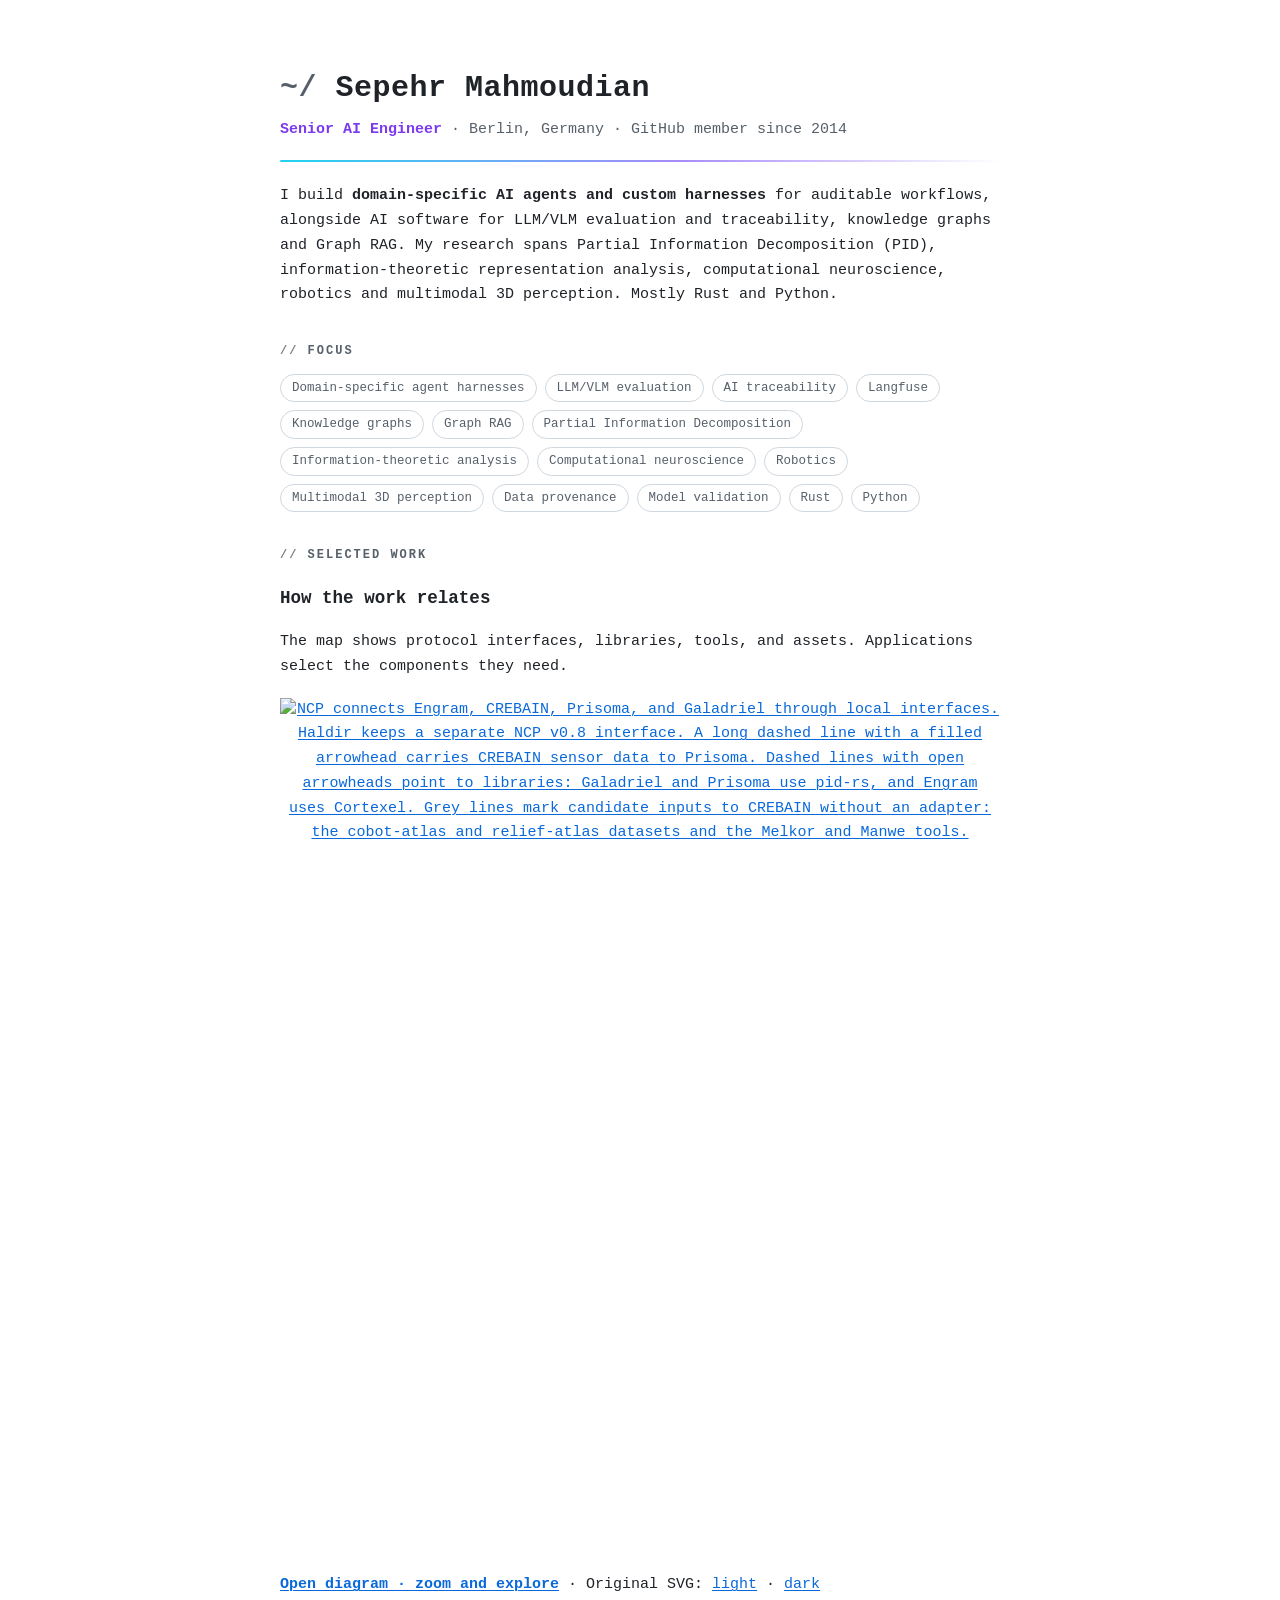
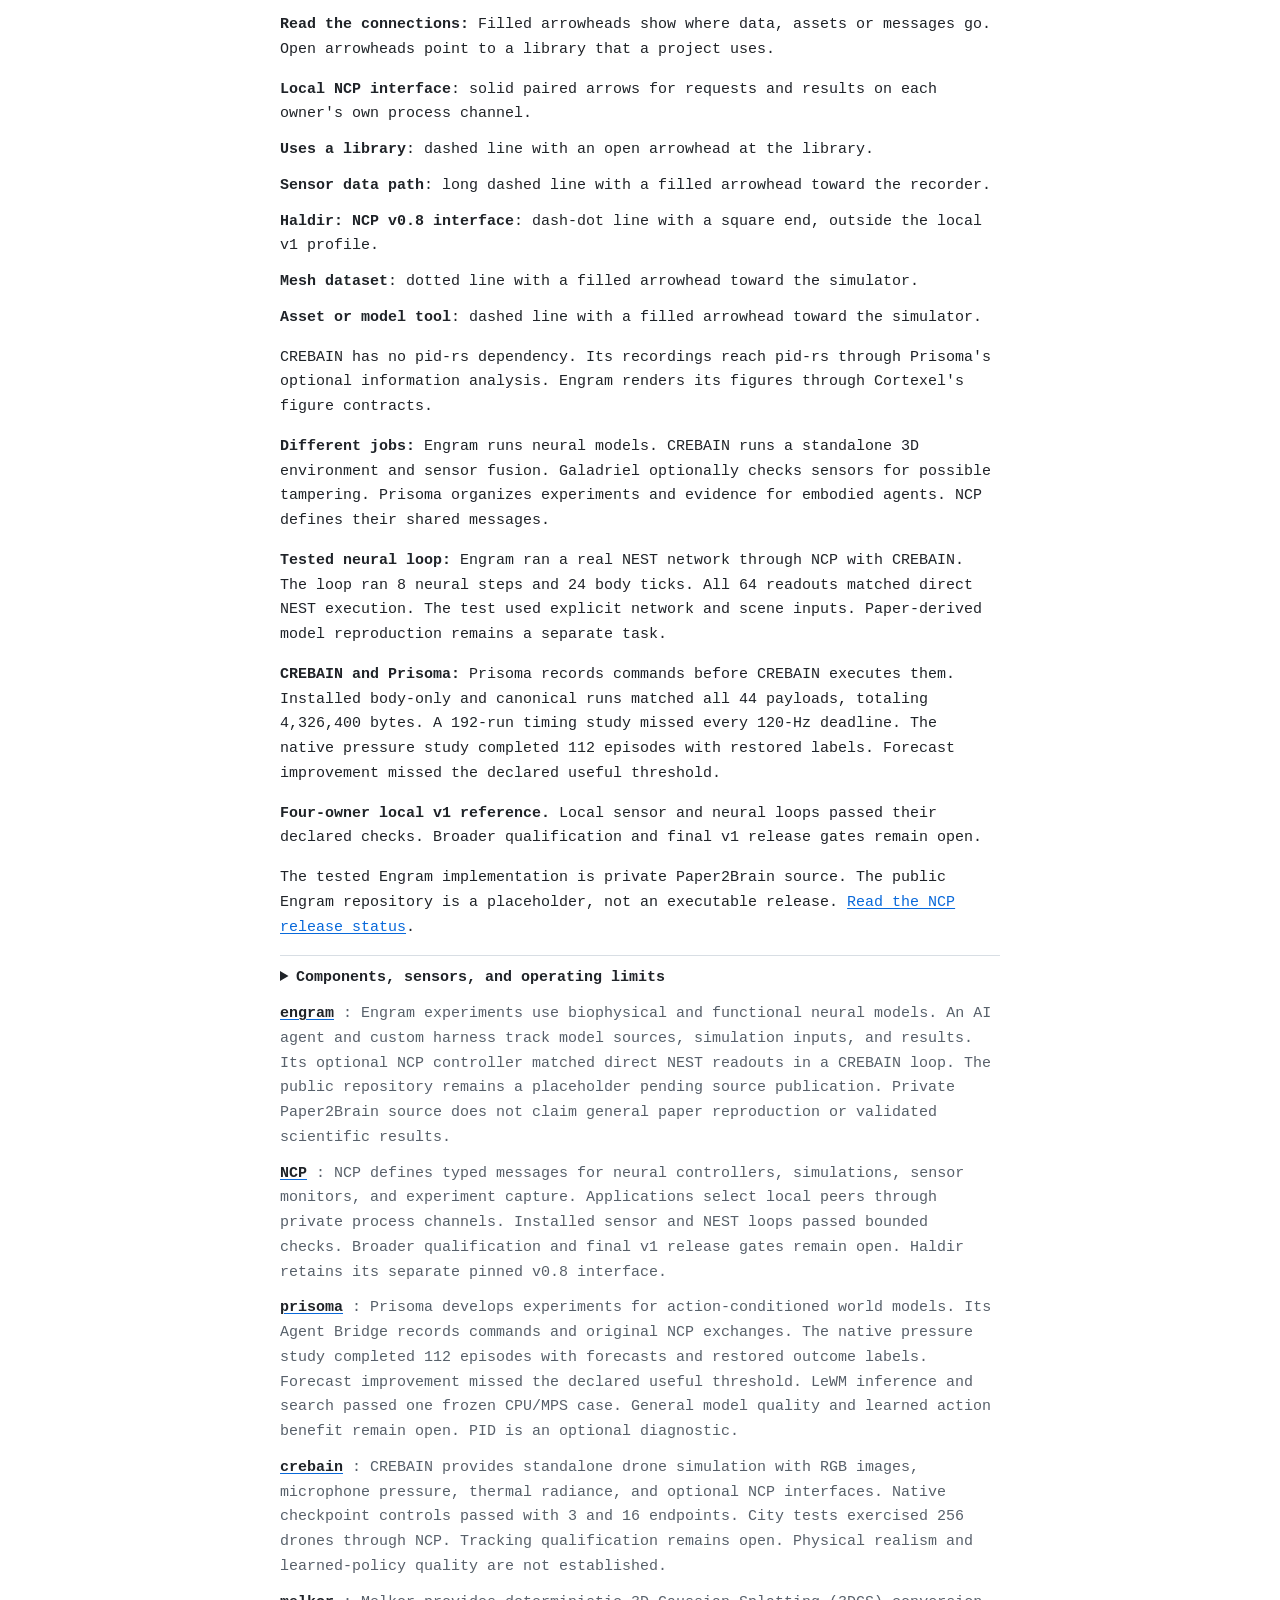
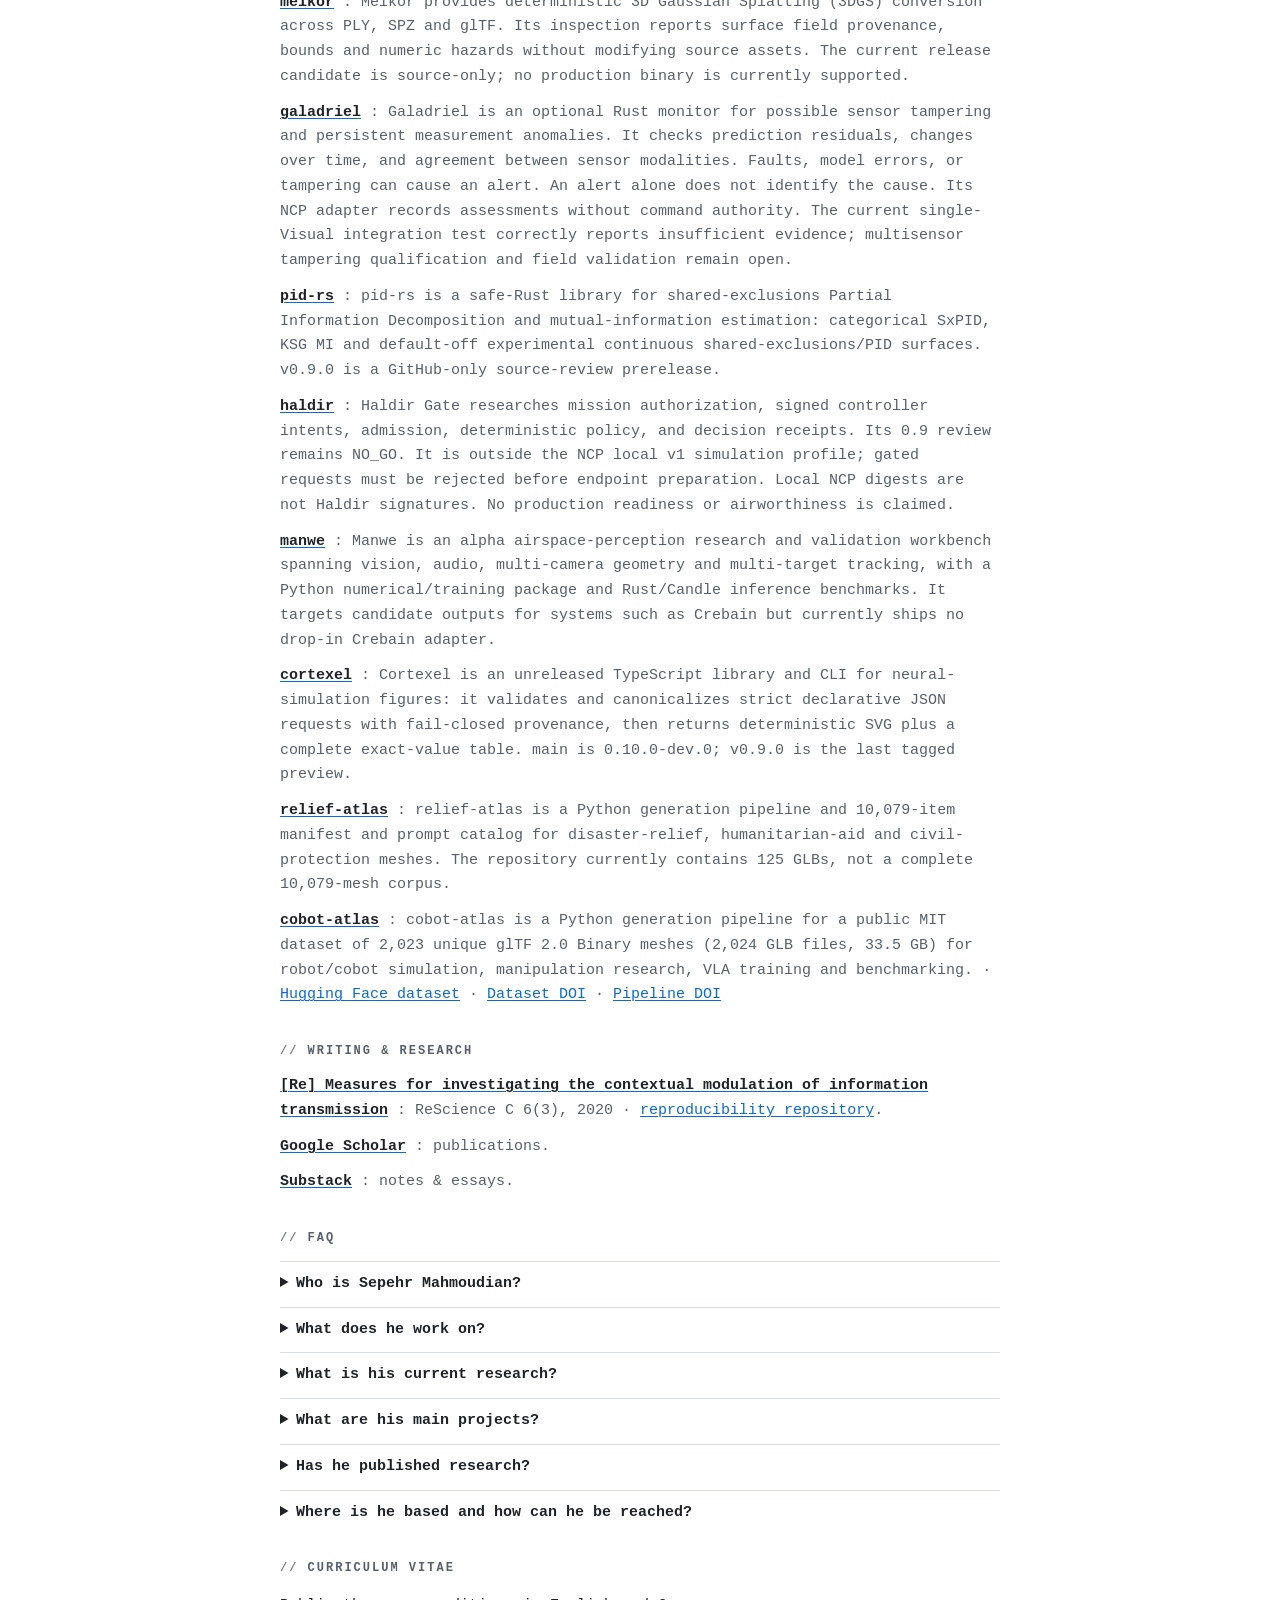
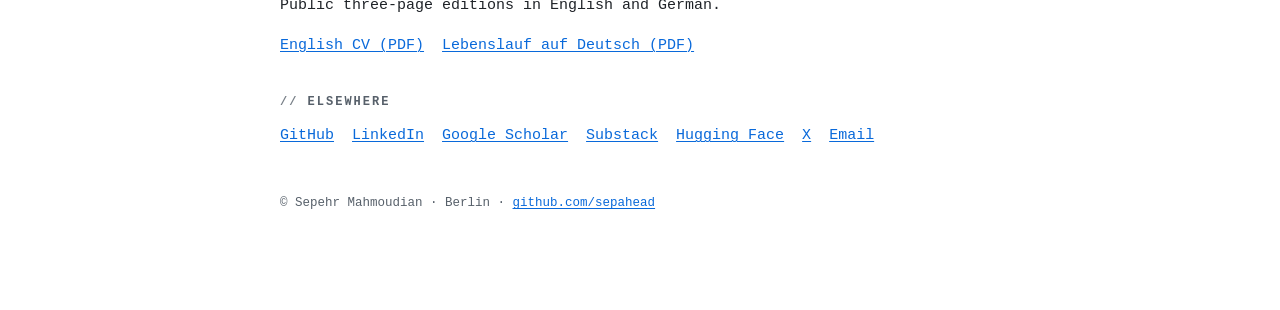
==== commit 6728bac0: "docs(profile): label asset edges by what each project supplies cobot-atlas supplies robotics meshes," ====
--- a/docs/index.html
+++ b/docs/index.html
@@ -588,14 +588,14 @@
 <p>The map shows protocol interfaces, libraries, tools, and assets. Applications select the components they need.</p>
 <p class="ecosystem-figure" align="center"><a href="https://sepahead.github.io/sepahead/diagrams/" title="Open the diagram viewer with zoom controls"><picture><source media="(prefers-reduced-motion: reduce) and (prefers-color-scheme: dark)" srcset="https://raw.githubusercontent.com/sepahead/sepahead/main/assets/work-graph-still-dark.svg"><source media="(prefers-reduced-motion: reduce)" srcset="https://raw.githubusercontent.com/sepahead/sepahead/main/assets/work-graph-still-light.svg"><source media="(prefers-color-scheme: dark)" srcset="https://raw.githubusercontent.com/sepahead/sepahead/main/assets/work-graph-dark.svg"><source media="(prefers-color-scheme: light)" srcset="https://raw.githubusercontent.com/sepahead/sepahead/main/assets/work-graph-light.svg"><img src="https://raw.githubusercontent.com/sepahead/sepahead/main/assets/work-graph-light.svg" width="820" height="977" decoding="async" loading="lazy" alt="NCP connects Engram, CREBAIN, Prisoma, and Galadriel through local interfaces. Haldir keeps a separate NCP v0.8 interface. A long dashed line with a filled arrowhead carries CREBAIN sensor data to Prisoma. Dashed lines with open arrowheads point to libraries: Galadriel and Prisoma use pid-rs, and Engram uses Cortexel. Grey lines mark candidate inputs to CREBAIN without an adapter: the cobot-atlas and relief-atlas datasets and the Melkor and Manwe tools."></picture></a></p>
 <p><a href="https://sepahead.github.io/sepahead/diagrams/"><strong>Open diagram · zoom and explore</strong></a> · Original SVG: <a href="https://raw.githubusercontent.com/sepahead/sepahead/main/assets/work-graph-light.svg">light</a> · <a href="https://raw.githubusercontent.com/sepahead/sepahead/main/assets/work-graph-dark.svg">dark</a></p>
-<p><strong>Read the connections:</strong> Filled arrowheads show where data or messages go. Open arrowheads point to a library that a project uses. Grey lines are candidates without an adapter.</p>
+<p><strong>Read the connections:</strong> Filled arrowheads show where data, assets or messages go. Open arrowheads point to a library that a project uses.</p>
 <ul>
 <li><strong>Local NCP interface</strong>: solid paired arrows for requests and results on each owner&#39;s own process channel.</li>
 <li><strong>Uses a library</strong>: dashed line with an open arrowhead at the library.</li>
 <li><strong>Sensor data path</strong>: long dashed line with a filled arrowhead toward the recorder.</li>
 <li><strong>Haldir: NCP v0.8 interface</strong>: dash-dot line with a square end, outside the local v1 profile.</li>
-<li><strong>Candidate dataset</strong>: grey dotted line with a filled arrowhead toward the consumer, no importer yet.</li>
-<li><strong>Candidate tool</strong>: grey dashed line with a filled arrowhead toward the consumer, no adapter yet.</li>
+<li><strong>Mesh dataset</strong>: dotted line with a filled arrowhead toward the simulator.</li>
+<li><strong>Asset or model tool</strong>: dashed line with a filled arrowhead toward the simulator.</li>
 </ul>
 <p>CREBAIN has no pid-rs dependency. Its recordings reach pid-rs through Prisoma&#39;s optional information analysis. Engram renders its figures through Cortexel&#39;s figure contracts.</p>
 <p><strong>Different jobs:</strong> Engram runs neural models. CREBAIN runs a standalone 3D environment and sensor fusion. Galadriel optionally checks sensors for possible tampering. Prisoma organizes experiments and evidence for embodied agents. NCP defines their shared messages.</p>
@@ -607,7 +607,7 @@
 <summary>Components, sensors, and operating limits</summary>
 <p>CREBAIN runs standalone. Applications can add Engram neural models, Prisoma recording, or Galadriel monitoring. One endpoint can expose several identified sensors.</p>
 <p>Each camera and microphone retains its identity and timing. Prisoma defines features, source groups, targets, and statistical assumptions. PID-rs estimates the declared quantities. The initial PID study selects two through four source variables; NCP imposes no such limit.</p>
-<p>cobot-atlas and relief-atlas publish mesh datasets; CREBAIN&#39;s GLB loader reads that format, but their import is untested. Melkor validates and converts Gaussian-splat assets and wraps external reconstruction programs; CREBAIN has no splat renderer, so no Melkor path exists yet. Manwe supplies perception research tools and has no implemented adapter for any project.</p>
+<p>cobot-atlas supplies robotics meshes and relief-atlas supplies disaster-relief and defense meshes for CREBAIN scenes. Melkor converts Gaussian-splat scenes for CREBAIN and wraps external reconstruction programs. Manwe supplies perception models for CREBAIN&#39;s sensors. CREBAIN&#39;s tests do not yet cover these imports, and Manwe has no adapter yet.</p>
 <p>The four-owner reference routes CREBAIN observations to Engram and returns its action proposals. Galadriel records diagnostics, and Prisoma captures complete exchanges. Applications can select smaller compositions through the modular interface.</p>
 <p>Engram coordinates one local experiment and privately owns neural state. CREBAIN owns body and fusion state. Prisoma captures exact step pairs. Galadriel records actual detector output with explicit abstention.</p>
 <p>Each owner exchanges bounded requests and results through its own private process channel. NCP defines the shared contract.</p>
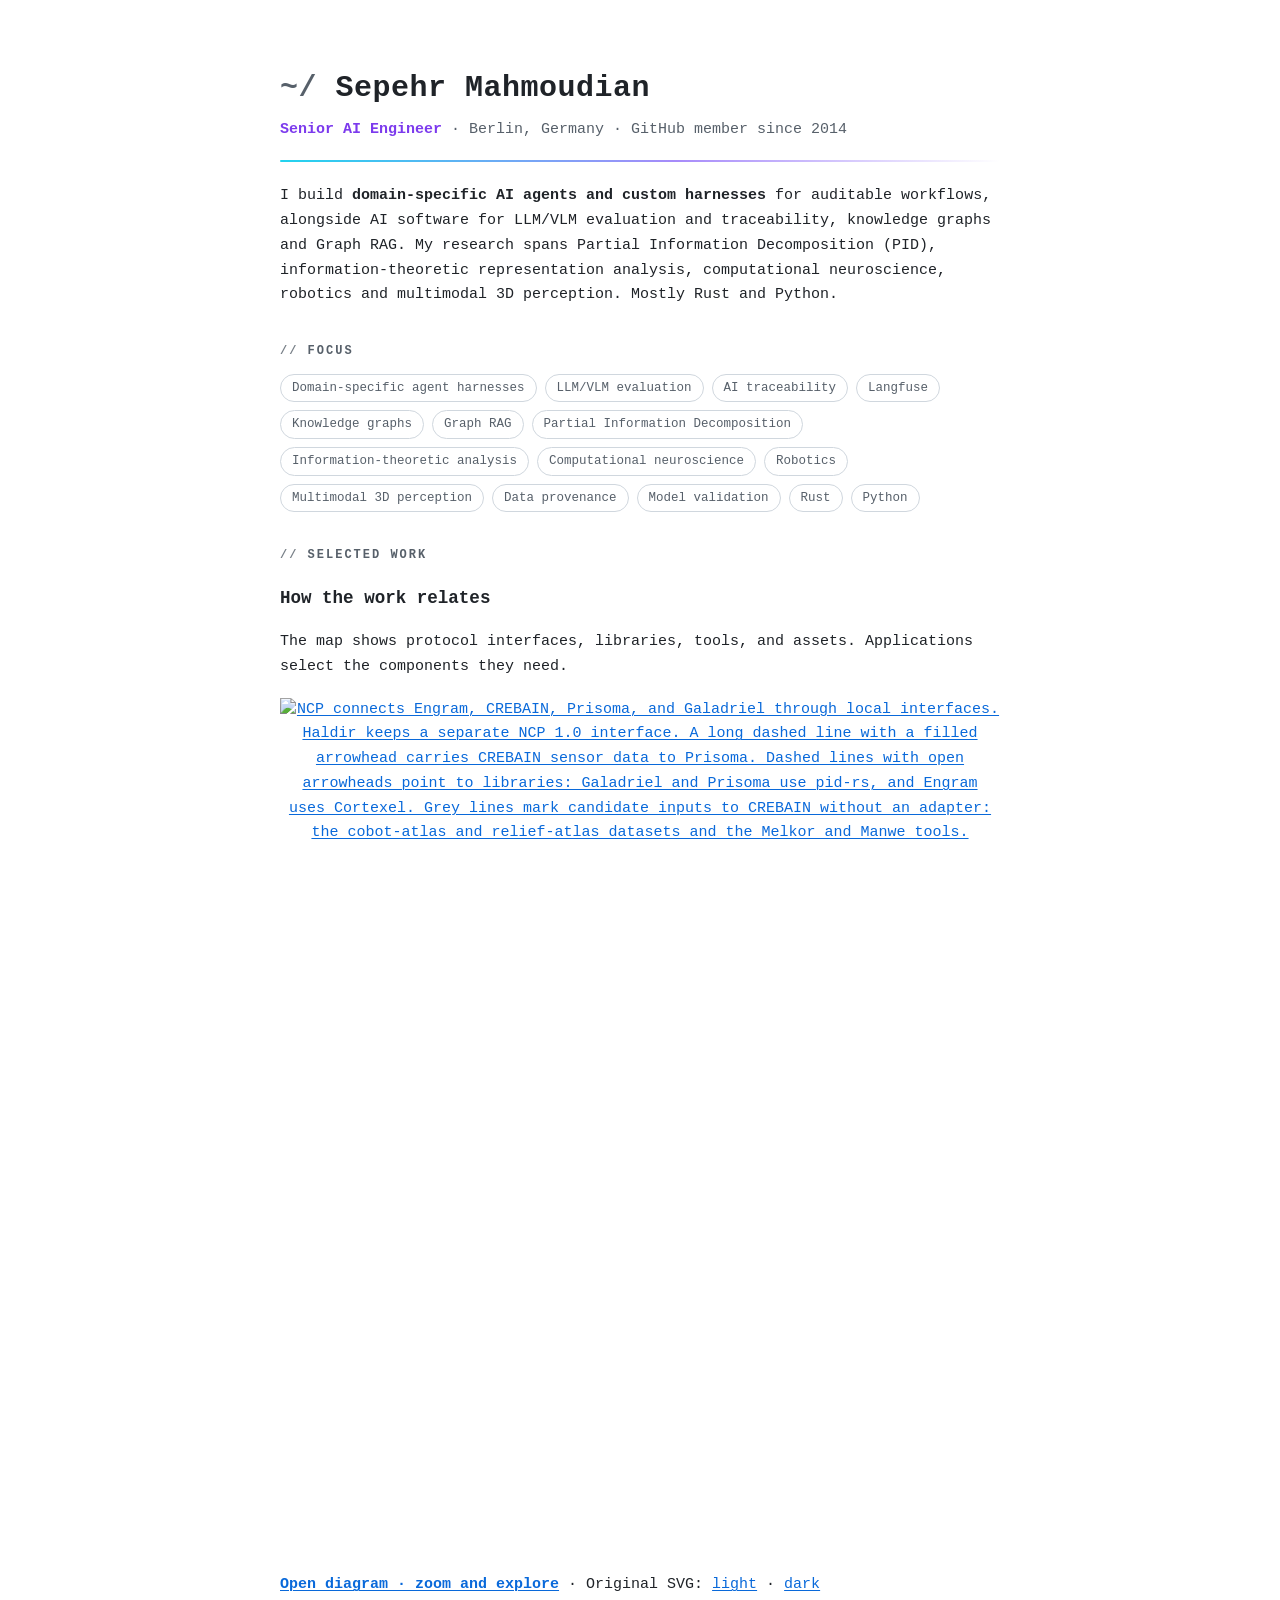
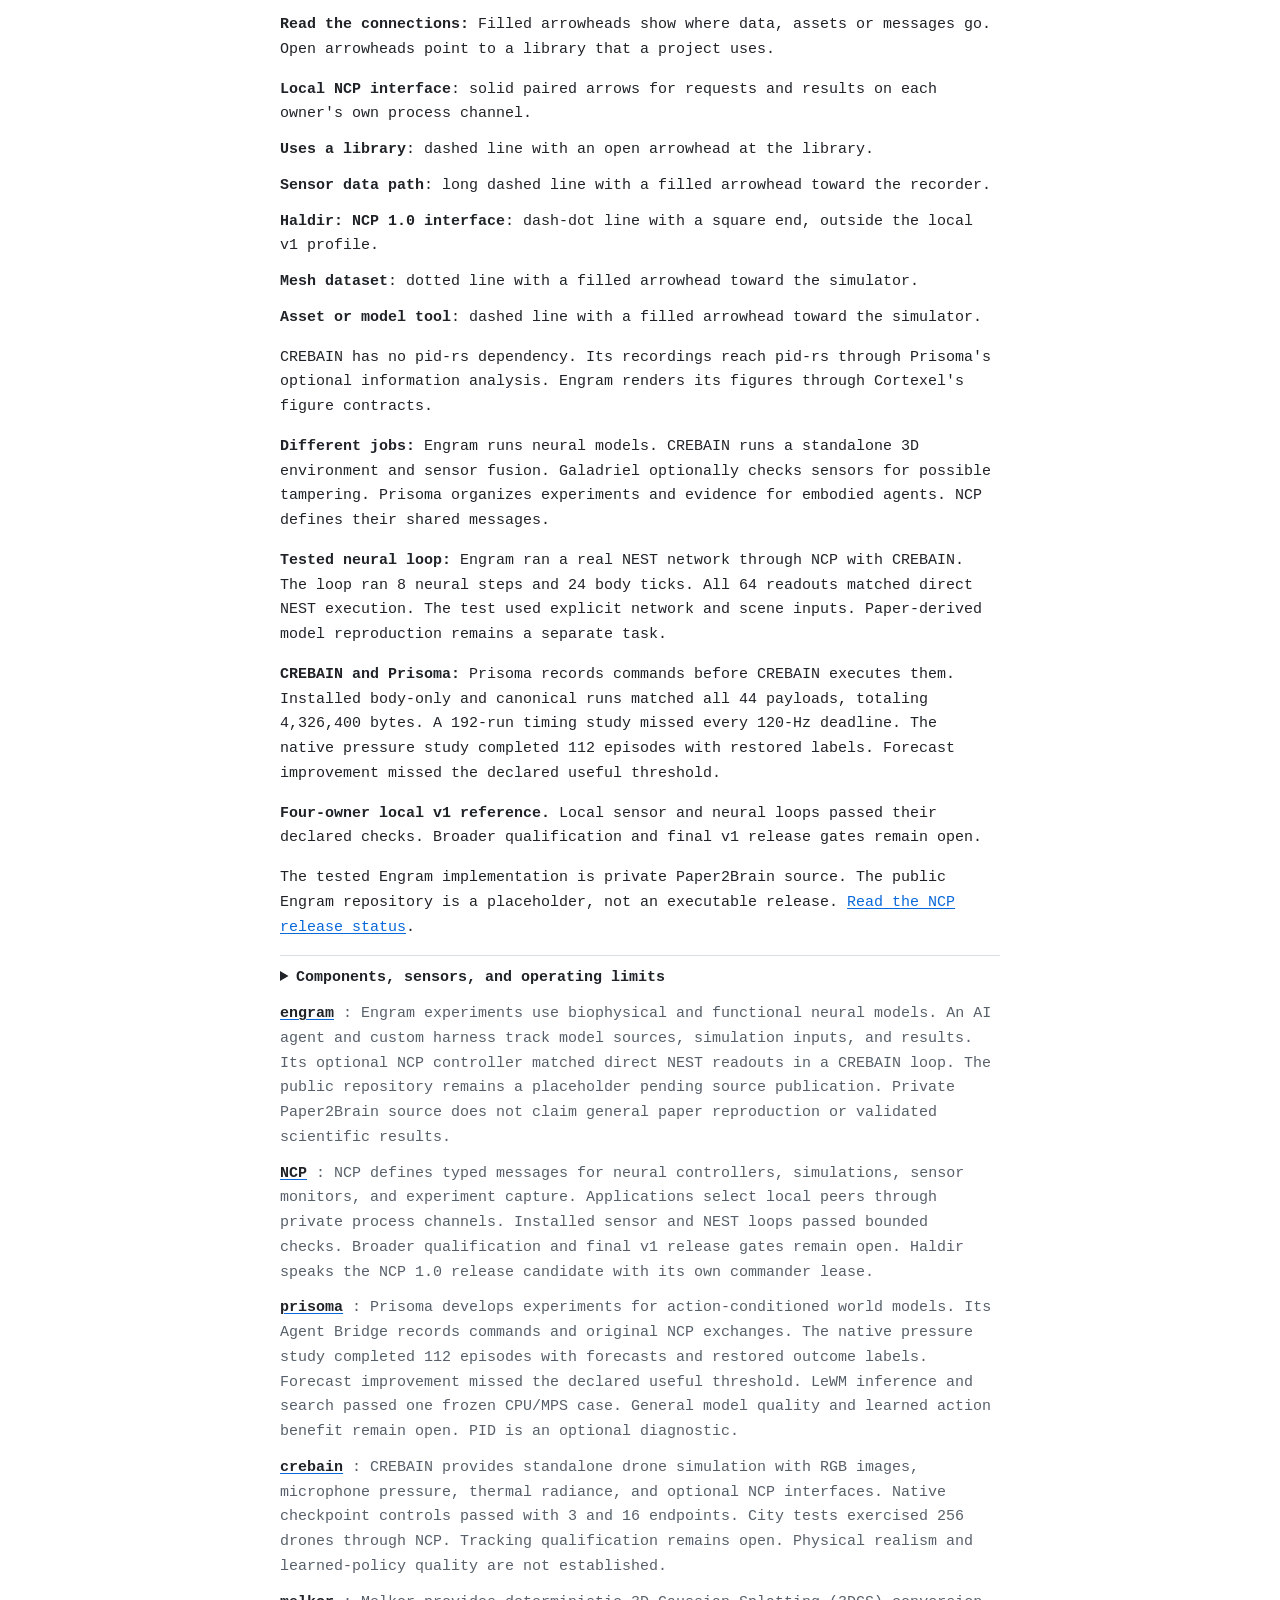
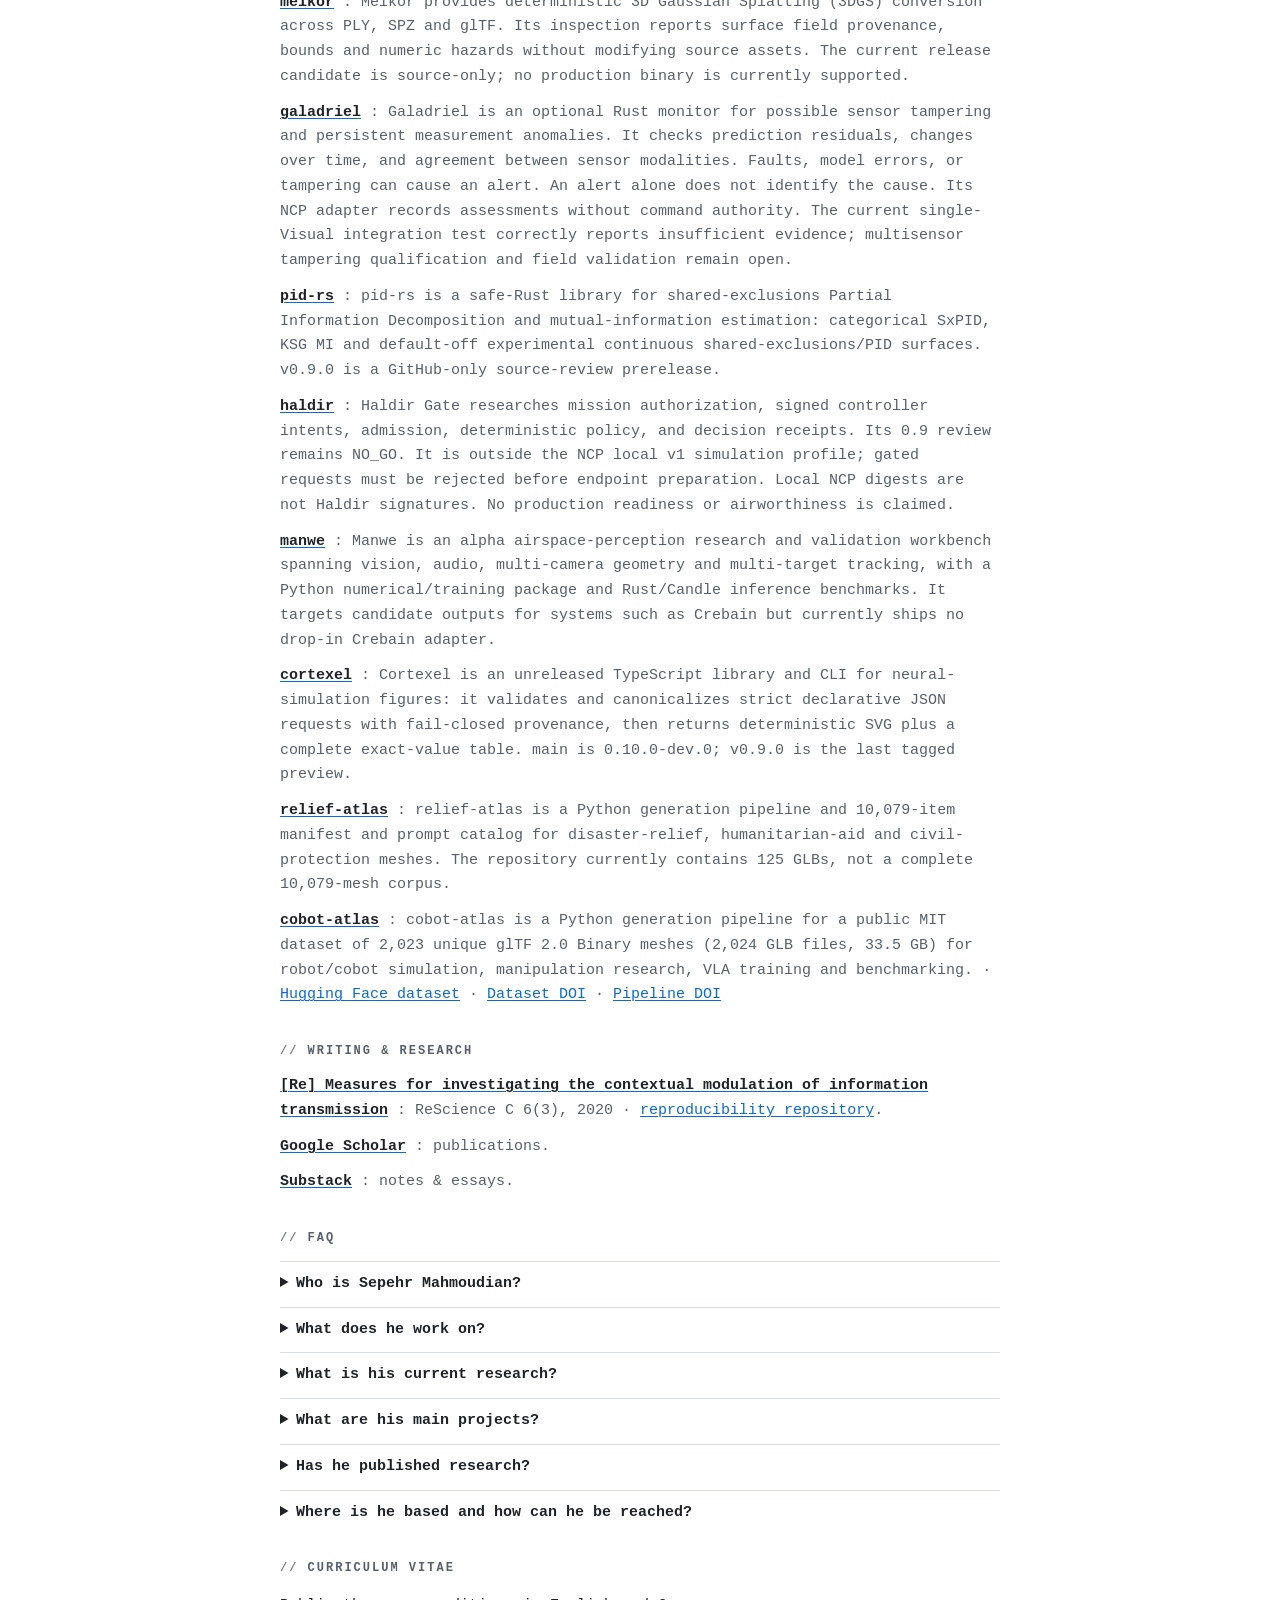
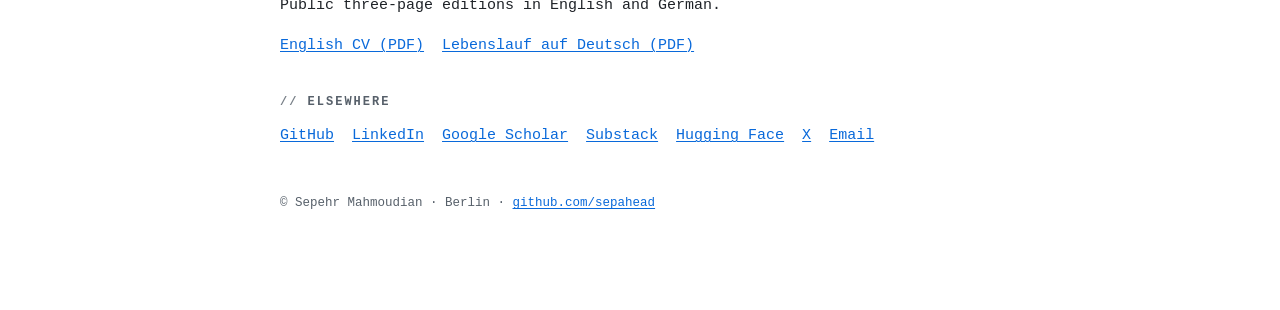
==== commit 36b867ab: "docs(profile): show Haldir on the NCP 1.0 release candidate Haldir main now speaks NCP wire 1.0 (1.0" ====
--- a/docs/index.html
+++ b/docs/index.html
@@ -323,7 +323,7 @@
       "@id": "https://github.com/sepahead/NCP#project",
       "name": "NCP",
       "url": "https://github.com/sepahead/NCP",
-      "description": "NCP defines typed messages for neural controllers, simulations, sensor monitors, and experiment capture. Applications select local peers through private process channels. Installed sensor and NEST loops passed bounded checks. Broader qualification and final v1 release gates remain open. Haldir retains its separate pinned v0.8 interface.",
+      "description": "NCP defines typed messages for neural controllers, simulations, sensor monitors, and experiment capture. Applications select local peers through private process channels. Installed sensor and NEST loops passed bounded checks. Broader qualification and final v1 release gates remain open. Haldir speaks the NCP 1.0 release candidate with its own commander lease.",
       "creativeWorkStatus": "Local v1 candidate. Selected native workflows passed. Final release gates remain open.",
       "alternateName": "Neuro-Cybernetic Protocol",
       "author": {
@@ -586,14 +586,14 @@
   <!-- BEGIN GENERATED:ecosystem:html -->
 <h3>How the work relates</h3>
 <p>The map shows protocol interfaces, libraries, tools, and assets. Applications select the components they need.</p>
-<p class="ecosystem-figure" align="center"><a href="https://sepahead.github.io/sepahead/diagrams/" title="Open the diagram viewer with zoom controls"><picture><source media="(prefers-reduced-motion: reduce) and (prefers-color-scheme: dark)" srcset="https://raw.githubusercontent.com/sepahead/sepahead/main/assets/work-graph-still-dark.svg"><source media="(prefers-reduced-motion: reduce)" srcset="https://raw.githubusercontent.com/sepahead/sepahead/main/assets/work-graph-still-light.svg"><source media="(prefers-color-scheme: dark)" srcset="https://raw.githubusercontent.com/sepahead/sepahead/main/assets/work-graph-dark.svg"><source media="(prefers-color-scheme: light)" srcset="https://raw.githubusercontent.com/sepahead/sepahead/main/assets/work-graph-light.svg"><img src="https://raw.githubusercontent.com/sepahead/sepahead/main/assets/work-graph-light.svg" width="820" height="977" decoding="async" loading="lazy" alt="NCP connects Engram, CREBAIN, Prisoma, and Galadriel through local interfaces. Haldir keeps a separate NCP v0.8 interface. A long dashed line with a filled arrowhead carries CREBAIN sensor data to Prisoma. Dashed lines with open arrowheads point to libraries: Galadriel and Prisoma use pid-rs, and Engram uses Cortexel. Grey lines mark candidate inputs to CREBAIN without an adapter: the cobot-atlas and relief-atlas datasets and the Melkor and Manwe tools."></picture></a></p>
+<p class="ecosystem-figure" align="center"><a href="https://sepahead.github.io/sepahead/diagrams/" title="Open the diagram viewer with zoom controls"><picture><source media="(prefers-reduced-motion: reduce) and (prefers-color-scheme: dark)" srcset="https://raw.githubusercontent.com/sepahead/sepahead/main/assets/work-graph-still-dark.svg"><source media="(prefers-reduced-motion: reduce)" srcset="https://raw.githubusercontent.com/sepahead/sepahead/main/assets/work-graph-still-light.svg"><source media="(prefers-color-scheme: dark)" srcset="https://raw.githubusercontent.com/sepahead/sepahead/main/assets/work-graph-dark.svg"><source media="(prefers-color-scheme: light)" srcset="https://raw.githubusercontent.com/sepahead/sepahead/main/assets/work-graph-light.svg"><img src="https://raw.githubusercontent.com/sepahead/sepahead/main/assets/work-graph-light.svg" width="820" height="977" decoding="async" loading="lazy" alt="NCP connects Engram, CREBAIN, Prisoma, and Galadriel through local interfaces. Haldir keeps a separate NCP 1.0 interface. A long dashed line with a filled arrowhead carries CREBAIN sensor data to Prisoma. Dashed lines with open arrowheads point to libraries: Galadriel and Prisoma use pid-rs, and Engram uses Cortexel. Grey lines mark candidate inputs to CREBAIN without an adapter: the cobot-atlas and relief-atlas datasets and the Melkor and Manwe tools."></picture></a></p>
 <p><a href="https://sepahead.github.io/sepahead/diagrams/"><strong>Open diagram · zoom and explore</strong></a> · Original SVG: <a href="https://raw.githubusercontent.com/sepahead/sepahead/main/assets/work-graph-light.svg">light</a> · <a href="https://raw.githubusercontent.com/sepahead/sepahead/main/assets/work-graph-dark.svg">dark</a></p>
 <p><strong>Read the connections:</strong> Filled arrowheads show where data, assets or messages go. Open arrowheads point to a library that a project uses.</p>
 <ul>
 <li><strong>Local NCP interface</strong>: solid paired arrows for requests and results on each owner&#39;s own process channel.</li>
 <li><strong>Uses a library</strong>: dashed line with an open arrowhead at the library.</li>
 <li><strong>Sensor data path</strong>: long dashed line with a filled arrowhead toward the recorder.</li>
-<li><strong>Haldir: NCP v0.8 interface</strong>: dash-dot line with a square end, outside the local v1 profile.</li>
+<li><strong>Haldir: NCP 1.0 interface</strong>: dash-dot line with a square end, outside the local v1 profile.</li>
 <li><strong>Mesh dataset</strong>: dotted line with a filled arrowhead toward the simulator.</li>
 <li><strong>Asset or model tool</strong>: dashed line with a filled arrowhead toward the simulator.</li>
 </ul>
@@ -621,7 +621,7 @@
   <!-- BEGIN GENERATED:selected-work:html -->
 <ul aria-label="Selected work">
     <li class="proj" id="work-engram"><a href="https://github.com/sepahead/engram"><b>engram</b></a> <span>: Engram experiments use biophysical and functional neural models. An AI agent and custom harness track model sources, simulation inputs, and results. Its optional NCP controller matched direct NEST readouts in a CREBAIN loop. The public repository remains a placeholder pending source publication. Private Paper2Brain source does not claim general paper reproduction or validated scientific results.</span></li>
-    <li class="proj" id="work-ncp"><a href="https://github.com/sepahead/NCP"><b>NCP</b></a> <span>: NCP defines typed messages for neural controllers, simulations, sensor monitors, and experiment capture. Applications select local peers through private process channels. Installed sensor and NEST loops passed bounded checks. Broader qualification and final v1 release gates remain open. Haldir retains its separate pinned v0.8 interface.</span></li>
+    <li class="proj" id="work-ncp"><a href="https://github.com/sepahead/NCP"><b>NCP</b></a> <span>: NCP defines typed messages for neural controllers, simulations, sensor monitors, and experiment capture. Applications select local peers through private process channels. Installed sensor and NEST loops passed bounded checks. Broader qualification and final v1 release gates remain open. Haldir speaks the NCP 1.0 release candidate with its own commander lease.</span></li>
     <li class="proj" id="work-prisoma"><a href="https://github.com/sepahead/prisoma"><b>prisoma</b></a> <span>: Prisoma develops experiments for action-conditioned world models. Its Agent Bridge records commands and original NCP exchanges. The native pressure study completed 112 episodes with forecasts and restored outcome labels. Forecast improvement missed the declared useful threshold. LeWM inference and search passed one frozen CPU/MPS case. General model quality and learned action benefit remain open. PID is an optional diagnostic.</span></li>
     <li class="proj" id="work-crebain"><a href="https://github.com/sepahead/crebain"><b>crebain</b></a> <span>: CREBAIN provides standalone drone simulation with RGB images, microphone pressure, thermal radiance, and optional NCP interfaces. Native checkpoint controls passed with 3 and 16 endpoints. City tests exercised 256 drones through NCP. Tracking qualification remains open. Physical realism and learned-policy quality are not established.</span></li>
     <li class="proj" id="work-melkor"><a href="https://github.com/sepahead/melkor"><b>melkor</b></a> <span>: Melkor provides deterministic 3D Gaussian Splatting (3DGS) conversion across PLY, SPZ and glTF. Its inspection reports surface field provenance, bounds and numeric hazards without modifying source assets. The current release candidate is source-only; no production binary is currently supported.</span></li>
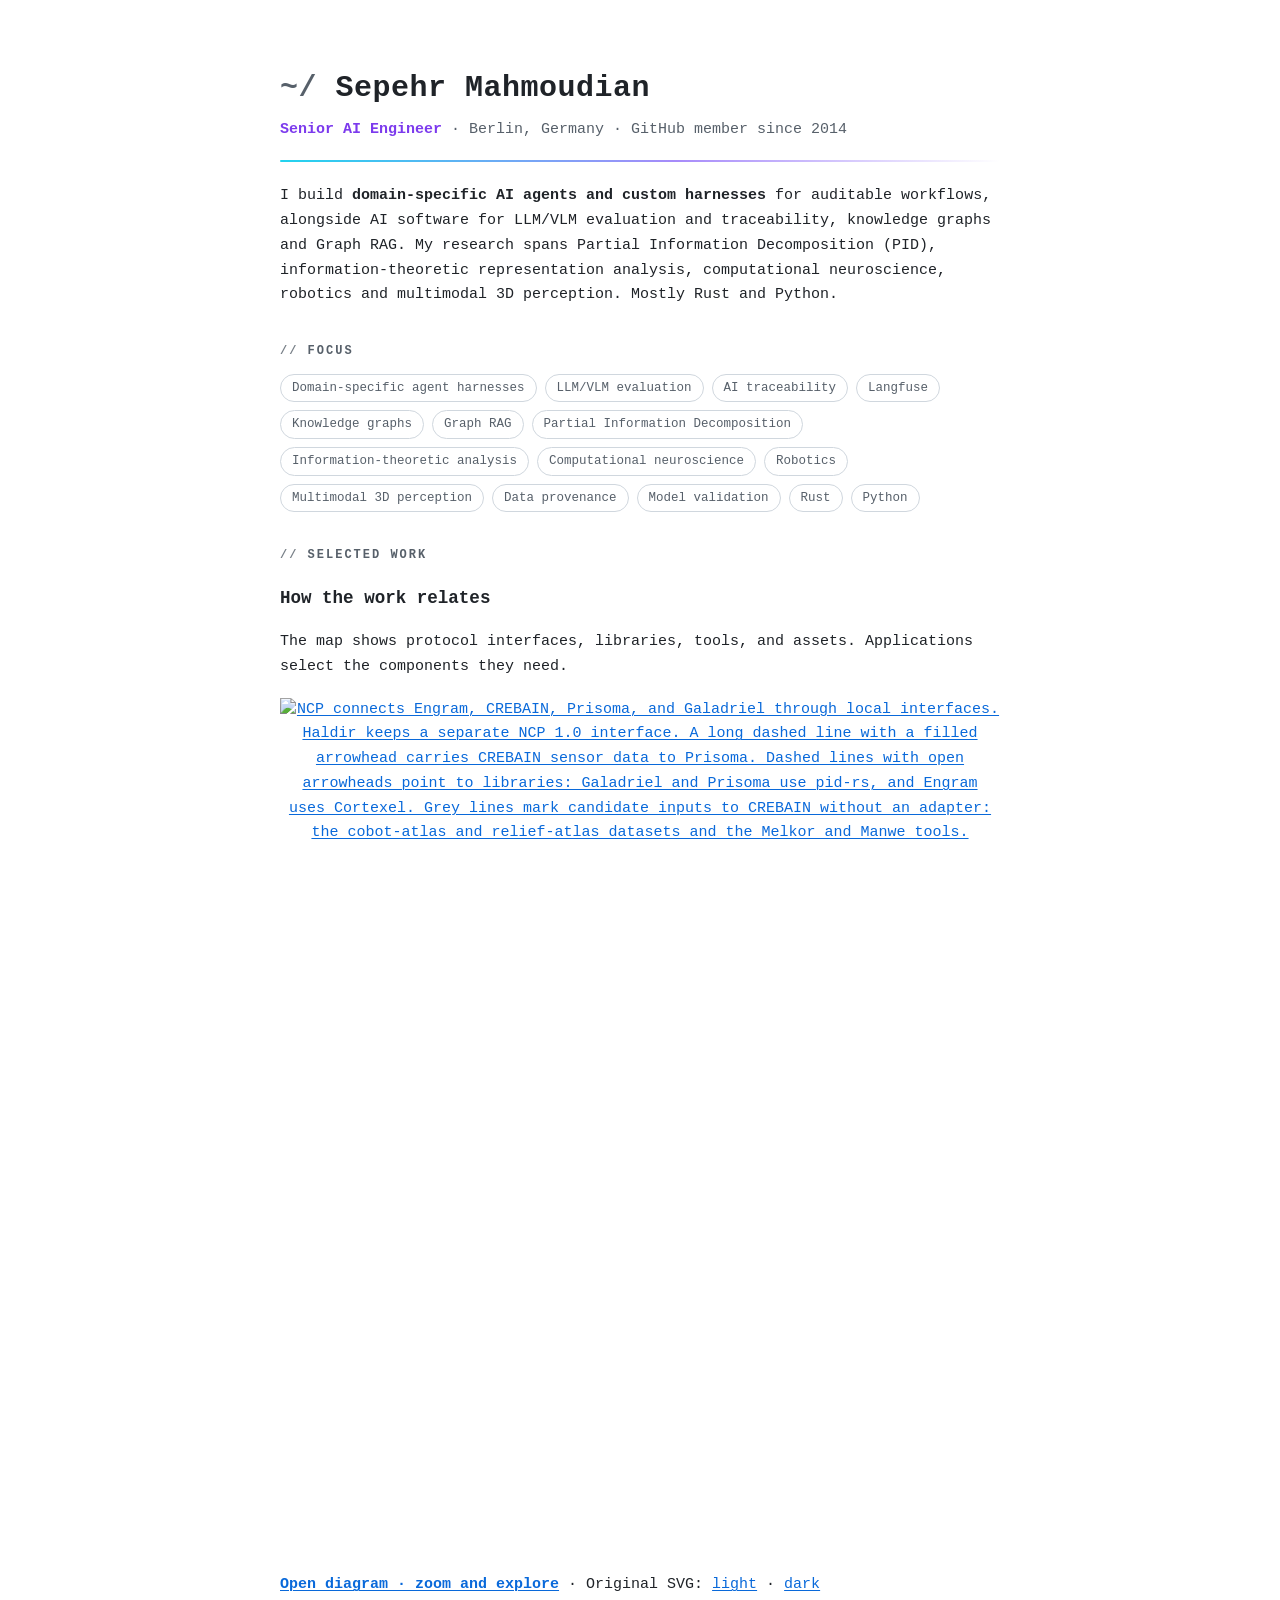
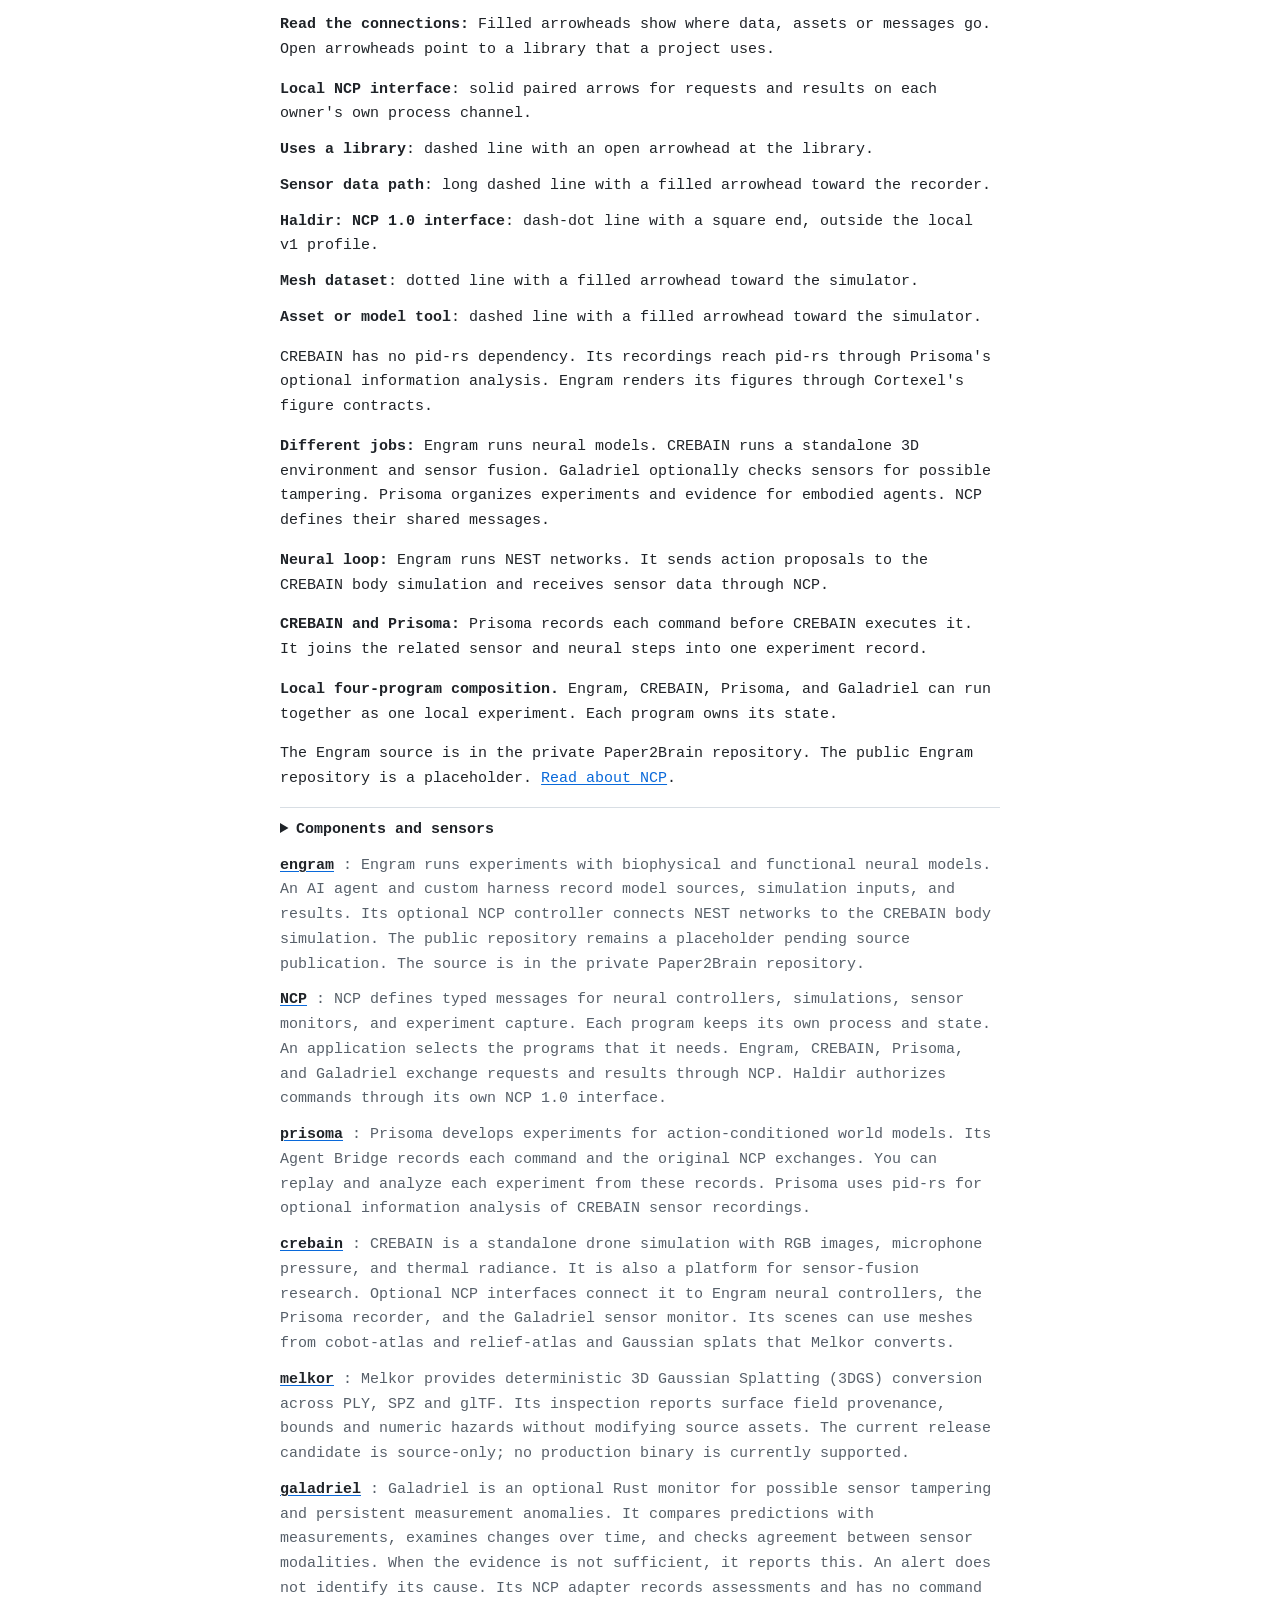
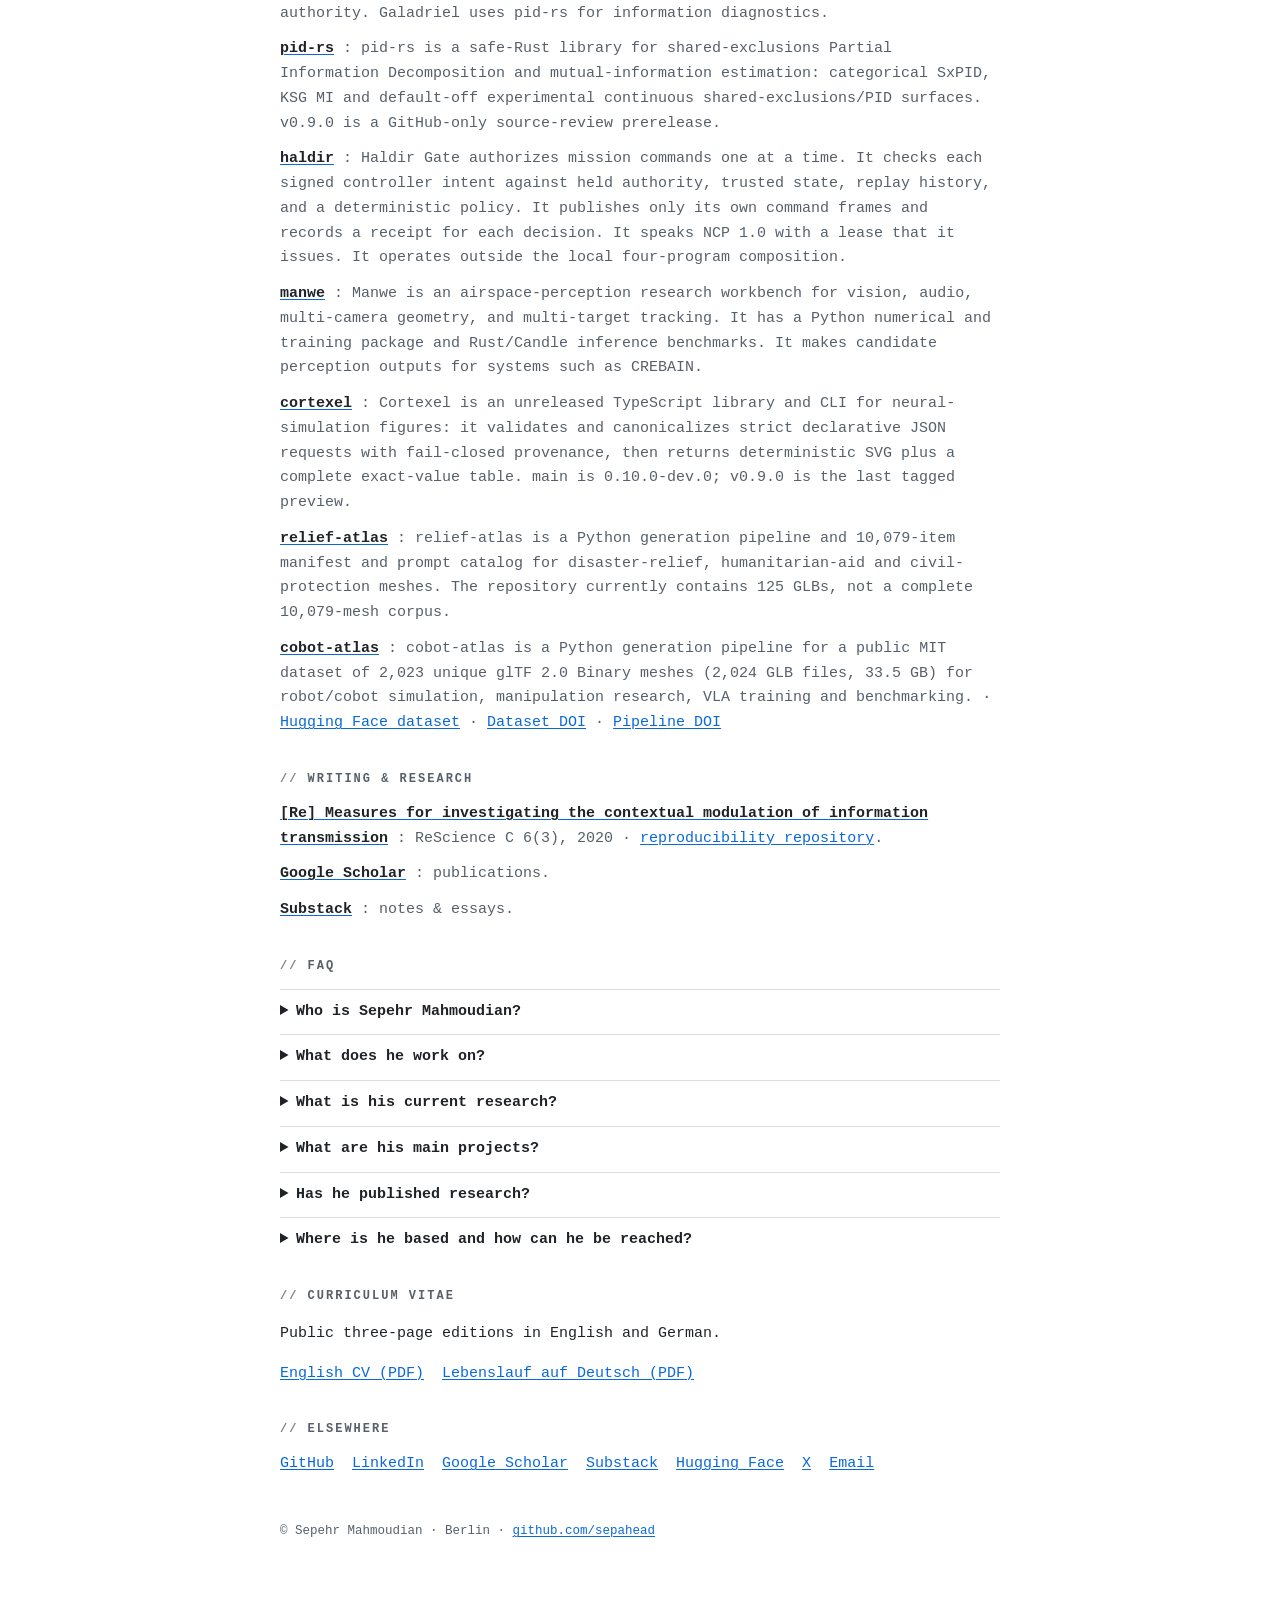
==== commit 9f4160a1: "docs(profile): describe what each project does and how they connect Remove test results, release gat" ====
--- a/docs/index.html
+++ b/docs/index.html
@@ -311,8 +311,8 @@
       "@id": "https://github.com/sepahead/engram#project",
       "name": "engram",
       "url": "https://github.com/sepahead/engram",
-      "description": "Engram experiments use biophysical and functional neural models. An AI agent and custom harness track model sources, simulation inputs, and results. Its optional NCP controller matched direct NEST readouts in a CREBAIN loop. The public repository remains a placeholder pending source publication. Private Paper2Brain source does not claim general paper reproduction or validated scientific results.",
-      "creativeWorkStatus": "Research prototype. Public source remains a placeholder. Bounded software checks do not establish scientific validity.",
+      "description": "Engram runs experiments with biophysical and functional neural models. An AI agent and custom harness record model sources, simulation inputs, and results. Its optional NCP controller connects NEST networks to the CREBAIN body simulation. The public repository remains a placeholder pending source publication. The source is in the private Paper2Brain repository.",
+      "creativeWorkStatus": "Research prototype. Public source pending.",
       "alternateName": "Engram Neural Modeling Labs",
       "author": {
         "@id": "https://sepahead.github.io/sepahead/#person"
@@ -323,8 +323,8 @@
       "@id": "https://github.com/sepahead/NCP#project",
       "name": "NCP",
       "url": "https://github.com/sepahead/NCP",
-      "description": "NCP defines typed messages for neural controllers, simulations, sensor monitors, and experiment capture. Applications select local peers through private process channels. Installed sensor and NEST loops passed bounded checks. Broader qualification and final v1 release gates remain open. Haldir speaks the NCP 1.0 release candidate with its own commander lease.",
-      "creativeWorkStatus": "Local v1 candidate. Selected native workflows passed. Final release gates remain open.",
+      "description": "NCP defines typed messages for neural controllers, simulations, sensor monitors, and experiment capture. Each program keeps its own process and state. An application selects the programs that it needs. Engram, CREBAIN, Prisoma, and Galadriel exchange requests and results through NCP. Haldir authorizes commands through its own NCP 1.0 interface.",
+      "creativeWorkStatus": "Protocol and SDKs: local v1 profile and 1.0 release candidate.",
       "alternateName": "Neuro-Cybernetic Protocol",
       "author": {
         "@id": "https://sepahead.github.io/sepahead/#person"
@@ -347,8 +347,8 @@
       "@id": "https://github.com/sepahead/prisoma#project",
       "name": "prisoma",
       "url": "https://github.com/sepahead/prisoma",
-      "description": "Prisoma develops experiments for action-conditioned world models. Its Agent Bridge records commands and original NCP exchanges. The native pressure study completed 112 episodes with forecasts and restored outcome labels. Forecast improvement missed the declared useful threshold. LeWM inference and search passed one frozen CPU/MPS case. General model quality and learned action benefit remain open. PID is an optional diagnostic.",
-      "creativeWorkStatus": "Public 0.9.0 GitHub source prerelease; research-software preview, not a scientific-results or production release.",
+      "description": "Prisoma develops experiments for action-conditioned world models. Its Agent Bridge records each command and the original NCP exchanges. You can replay and analyze each experiment from these records. Prisoma uses pid-rs for optional information analysis of CREBAIN sensor recordings.",
+      "creativeWorkStatus": "Research software. Version 0.9.0 source prerelease.",
       "author": {
         "@id": "https://sepahead.github.io/sepahead/#person"
       },
@@ -367,8 +367,8 @@
       "@id": "https://github.com/sepahead/crebain#project",
       "name": "crebain",
       "url": "https://github.com/sepahead/crebain",
-      "description": "CREBAIN provides standalone drone simulation with RGB images, microphone pressure, thermal radiance, and optional NCP interfaces. Native checkpoint controls passed with 3 and 16 endpoints. City tests exercised 256 drones through NCP. Tracking qualification remains open. Physical realism and learned-policy quality are not established.",
-      "creativeWorkStatus": "Research prototype with tested bounded force control and native sensor branches; physical realism, larger scenarios, and ROS integration remain under qualification.",
+      "description": "CREBAIN is a standalone drone simulation with RGB images, microphone pressure, and thermal radiance. It is also a platform for sensor-fusion research. Optional NCP interfaces connect it to Engram neural controllers, the Prisoma recorder, and the Galadriel sensor monitor. Its scenes can use meshes from cobot-atlas and relief-atlas and Gaussian splats that Melkor converts.",
+      "creativeWorkStatus": "Research prototype.",
       "alternateName": "Adaptive Response & Awareness System (ARAS)",
       "author": {
         "@id": "https://sepahead.github.io/sepahead/#person"
@@ -406,8 +406,8 @@
       "@id": "https://github.com/sepahead/galadriel#project",
       "name": "galadriel",
       "url": "https://github.com/sepahead/galadriel",
-      "description": "Galadriel is an optional Rust monitor for possible sensor tampering and persistent measurement anomalies. It checks prediction residuals, changes over time, and agreement between sensor modalities. Faults, model errors, or tampering can cause an alert. An alert alone does not identify the cause. Its NCP adapter records assessments without command authority. The current single-Visual integration test correctly reports insufficient evidence; multisensor tampering qualification and field validation remain open.",
-      "creativeWorkStatus": "Research-source and local v1 integration candidate; record-only output, explicit abstention, and no field-validation claim.",
+      "description": "Galadriel is an optional Rust monitor for possible sensor tampering and persistent measurement anomalies. It compares predictions with measurements, examines changes over time, and checks agreement between sensor modalities. When the evidence is not sufficient, it reports this. An alert does not identify its cause. Its NCP adapter records assessments and has no command authority. Galadriel uses pid-rs for information diagnostics.",
+      "creativeWorkStatus": "Research source. Record-only monitor.",
       "alternateName": "Galadriel's Mirror",
       "author": {
         "@id": "https://sepahead.github.io/sepahead/#person"
@@ -446,8 +446,8 @@
       "@id": "https://github.com/sepahead/haldir#project",
       "name": "haldir",
       "url": "https://github.com/sepahead/haldir",
-      "description": "Haldir Gate researches mission authorization, signed controller intents, admission, deterministic policy, and decision receipts. Its 0.9 review remains NO_GO. It is outside the NCP local v1 simulation profile; gated requests must be rejected before endpoint preparation. Local NCP digests are not Haldir signatures. No production readiness or airworthiness is claimed.",
-      "creativeWorkStatus": "Experimental 0.9 review remains NO_GO; not production-ready, certified or airworthy.",
+      "description": "Haldir Gate authorizes mission commands one at a time. It checks each signed controller intent against held authority, trusted state, replay history, and a deterministic policy. It publishes only its own command frames and records a receipt for each decision. It speaks NCP 1.0 with a lease that it issues. It operates outside the local four-program composition.",
+      "creativeWorkStatus": "Experimental reference monitor. Not certified or airworthy.",
       "alternateName": "Haldir Gate",
       "author": {
         "@id": "https://sepahead.github.io/sepahead/#person"
@@ -466,8 +466,8 @@
       "@id": "https://github.com/sepahead/manwe#project",
       "name": "manwe",
       "url": "https://github.com/sepahead/manwe",
-      "description": "Manwe is an alpha airspace-perception research and validation workbench spanning vision, audio, multi-camera geometry and multi-target tracking, with a Python numerical/training package and Rust/Candle inference benchmarks. It targets candidate outputs for systems such as Crebain but currently ships no drop-in Crebain adapter.",
-      "creativeWorkStatus": "Targets v0.2.0-alpha.1; no validated downstream deployment adapter.",
+      "description": "Manwe is an airspace-perception research workbench for vision, audio, multi-camera geometry, and multi-target tracking. It has a Python numerical and training package and Rust/Candle inference benchmarks. It makes candidate perception outputs for systems such as CREBAIN.",
+      "creativeWorkStatus": "Alpha release v0.2.0-alpha.1.",
       "author": {
         "@id": "https://sepahead.github.io/sepahead/#person"
       },
@@ -599,36 +599,36 @@
 </ul>
 <p>CREBAIN has no pid-rs dependency. Its recordings reach pid-rs through Prisoma&#39;s optional information analysis. Engram renders its figures through Cortexel&#39;s figure contracts.</p>
 <p><strong>Different jobs:</strong> Engram runs neural models. CREBAIN runs a standalone 3D environment and sensor fusion. Galadriel optionally checks sensors for possible tampering. Prisoma organizes experiments and evidence for embodied agents. NCP defines their shared messages.</p>
-<p><strong>Tested neural loop:</strong> Engram ran a real NEST network through NCP with CREBAIN. The loop ran 8 neural steps and 24 body ticks. All 64 readouts matched direct NEST execution. The test used explicit network and scene inputs. Paper-derived model reproduction remains a separate task.</p>
-<p><strong>CREBAIN and Prisoma:</strong> Prisoma records commands before CREBAIN executes them. Installed body-only and canonical runs matched all 44 payloads, totaling 4,326,400 bytes. A 192-run timing study missed every 120-Hz deadline. The native pressure study completed 112 episodes with restored labels. Forecast improvement missed the declared useful threshold.</p>
-<p><strong>Four-owner local v1 reference.</strong> Local sensor and neural loops passed their declared checks. Broader qualification and final v1 release gates remain open.</p>
-<p>The tested Engram implementation is private Paper2Brain source. The public Engram repository is a placeholder, not an executable release. <a href="https://github.com/sepahead/NCP">Read the NCP release status</a>.</p>
+<p><strong>Neural loop:</strong> Engram runs NEST networks. It sends action proposals to the CREBAIN body simulation and receives sensor data through NCP.</p>
+<p><strong>CREBAIN and Prisoma:</strong> Prisoma records each command before CREBAIN executes it. It joins the related sensor and neural steps into one experiment record.</p>
+<p><strong>Local four-program composition.</strong> Engram, CREBAIN, Prisoma, and Galadriel can run together as one local experiment. Each program owns its state.</p>
+<p>The Engram source is in the private Paper2Brain repository. The public Engram repository is a placeholder. <a href="https://github.com/sepahead/NCP">Read about NCP</a>.</p>
 <details>
-<summary>Components, sensors, and operating limits</summary>
+<summary>Components and sensors</summary>
 <p>CREBAIN runs standalone. Applications can add Engram neural models, Prisoma recording, or Galadriel monitoring. One endpoint can expose several identified sensors.</p>
-<p>Each camera and microphone retains its identity and timing. Prisoma defines features, source groups, targets, and statistical assumptions. PID-rs estimates the declared quantities. The initial PID study selects two through four source variables; NCP imposes no such limit.</p>
-<p>cobot-atlas supplies robotics meshes and relief-atlas supplies disaster-relief and defense meshes for CREBAIN scenes. Melkor converts Gaussian-splat scenes for CREBAIN and wraps external reconstruction programs. Manwe supplies perception models for CREBAIN&#39;s sensors. CREBAIN&#39;s tests do not yet cover these imports, and Manwe has no adapter yet.</p>
+<p>Each camera and microphone keeps its identity and timing. Prisoma defines features, source groups, targets, and statistical assumptions. pid-rs estimates the declared quantities for two to four source variables. NCP does not limit the number of sensors.</p>
+<p>cobot-atlas supplies robotics meshes, and relief-atlas supplies disaster-relief and defense meshes for CREBAIN scenes. Melkor converts Gaussian-splat scenes for CREBAIN and wraps external reconstruction programs. Manwe makes perception models for CREBAIN sensors.</p>
 <p>The four-owner reference routes CREBAIN observations to Engram and returns its action proposals. Galadriel records diagnostics, and Prisoma captures complete exchanges. Applications can select smaller compositions through the modular interface.</p>
-<p>Engram coordinates one local experiment and privately owns neural state. CREBAIN owns body and fusion state. Prisoma captures exact step pairs. Galadriel records actual detector output with explicit abstention.</p>
+<p>Engram coordinates one local experiment and owns the neural state. CREBAIN owns the body and fusion state. Prisoma records the step pairs. Galadriel records the detector output.</p>
 <p>Each owner exchanges bounded requests and results through its own private process channel. NCP defines the shared contract.</p>
-<p>Galadriel&#39;s current detector requires two sensor modalities. Two RGB cameras supply one Visual modality. Missing evidence produces abstention, never a nominal report.</p>
-<p><strong>Supported boundary:</strong> This candidate targets local Darwin simulation. Haldir gating, remote endpoints, physical actuation, and real-time guarantees are excluded. Gated requests must be rejected before endpoint preparation. Capture and monitor results grant no command authority.</p>
-<p class="ecosystem-figure" align="center"><a href="https://sepahead.github.io/sepahead/diagrams/?view=local" title="Open the diagram viewer with zoom controls"><picture><source media="(prefers-reduced-motion: reduce) and (prefers-color-scheme: dark)" srcset="https://raw.githubusercontent.com/sepahead/sepahead/main/assets/work-graph-local-still-dark.svg"><source media="(prefers-reduced-motion: reduce)" srcset="https://raw.githubusercontent.com/sepahead/sepahead/main/assets/work-graph-local-still-light.svg"><source media="(prefers-color-scheme: dark)" srcset="https://raw.githubusercontent.com/sepahead/sepahead/main/assets/work-graph-local-dark.svg"><source media="(prefers-color-scheme: light)" srcset="https://raw.githubusercontent.com/sepahead/sepahead/main/assets/work-graph-local-light.svg"><img src="https://raw.githubusercontent.com/sepahead/sepahead/main/assets/work-graph-local-light.svg" width="820" height="566" decoding="async" loading="lazy" alt="Engram coordinates one local experiment and privately owns neural state. CREBAIN owns body and fusion state. Prisoma captures exact step pairs. Galadriel records actual detector output with explicit abstention. This candidate targets local Darwin simulation. Haldir gating, remote endpoints, physical actuation, and real-time guarantees are excluded. Gated requests must be rejected before endpoint preparation. Capture and monitor results grant no command authority."></picture></a></p>
+<p>Galadriel compares at least two sensor modalities. It reports when the evidence is not sufficient.</p>
+<p><strong>Scope:</strong> The composition runs in local simulation. Haldir authorizes commands through its own NCP 1.0 interface, outside this composition. Capture and monitor results never send commands.</p>
+<p class="ecosystem-figure" align="center"><a href="https://sepahead.github.io/sepahead/diagrams/?view=local" title="Open the diagram viewer with zoom controls"><picture><source media="(prefers-reduced-motion: reduce) and (prefers-color-scheme: dark)" srcset="https://raw.githubusercontent.com/sepahead/sepahead/main/assets/work-graph-local-still-dark.svg"><source media="(prefers-reduced-motion: reduce)" srcset="https://raw.githubusercontent.com/sepahead/sepahead/main/assets/work-graph-local-still-light.svg"><source media="(prefers-color-scheme: dark)" srcset="https://raw.githubusercontent.com/sepahead/sepahead/main/assets/work-graph-local-dark.svg"><source media="(prefers-color-scheme: light)" srcset="https://raw.githubusercontent.com/sepahead/sepahead/main/assets/work-graph-local-light.svg"><img src="https://raw.githubusercontent.com/sepahead/sepahead/main/assets/work-graph-local-light.svg" width="820" height="566" decoding="async" loading="lazy" alt="Engram coordinates one local experiment and owns the neural state. CREBAIN owns the body and fusion state. Prisoma records the step pairs. Galadriel records the detector output. The composition runs in local simulation. Haldir authorizes commands through its own NCP 1.0 interface, outside this composition. Capture and monitor results never send commands."></picture></a></p>
 <p><a href="https://sepahead.github.io/sepahead/diagrams/?view=local"><strong>Open diagram · zoom and explore</strong></a> · Original SVG: <a href="https://raw.githubusercontent.com/sepahead/sepahead/main/assets/work-graph-local-light.svg">light</a> · <a href="https://raw.githubusercontent.com/sepahead/sepahead/main/assets/work-graph-local-dark.svg">dark</a></p>
 </details>
 <!-- END GENERATED:ecosystem:html -->
 
   <!-- BEGIN GENERATED:selected-work:html -->
 <ul aria-label="Selected work">
-    <li class="proj" id="work-engram"><a href="https://github.com/sepahead/engram"><b>engram</b></a> <span>: Engram experiments use biophysical and functional neural models. An AI agent and custom harness track model sources, simulation inputs, and results. Its optional NCP controller matched direct NEST readouts in a CREBAIN loop. The public repository remains a placeholder pending source publication. Private Paper2Brain source does not claim general paper reproduction or validated scientific results.</span></li>
-    <li class="proj" id="work-ncp"><a href="https://github.com/sepahead/NCP"><b>NCP</b></a> <span>: NCP defines typed messages for neural controllers, simulations, sensor monitors, and experiment capture. Applications select local peers through private process channels. Installed sensor and NEST loops passed bounded checks. Broader qualification and final v1 release gates remain open. Haldir speaks the NCP 1.0 release candidate with its own commander lease.</span></li>
-    <li class="proj" id="work-prisoma"><a href="https://github.com/sepahead/prisoma"><b>prisoma</b></a> <span>: Prisoma develops experiments for action-conditioned world models. Its Agent Bridge records commands and original NCP exchanges. The native pressure study completed 112 episodes with forecasts and restored outcome labels. Forecast improvement missed the declared useful threshold. LeWM inference and search passed one frozen CPU/MPS case. General model quality and learned action benefit remain open. PID is an optional diagnostic.</span></li>
-    <li class="proj" id="work-crebain"><a href="https://github.com/sepahead/crebain"><b>crebain</b></a> <span>: CREBAIN provides standalone drone simulation with RGB images, microphone pressure, thermal radiance, and optional NCP interfaces. Native checkpoint controls passed with 3 and 16 endpoints. City tests exercised 256 drones through NCP. Tracking qualification remains open. Physical realism and learned-policy quality are not established.</span></li>
+    <li class="proj" id="work-engram"><a href="https://github.com/sepahead/engram"><b>engram</b></a> <span>: Engram runs experiments with biophysical and functional neural models. An AI agent and custom harness record model sources, simulation inputs, and results. Its optional NCP controller connects NEST networks to the CREBAIN body simulation. The public repository remains a placeholder pending source publication. The source is in the private Paper2Brain repository.</span></li>
+    <li class="proj" id="work-ncp"><a href="https://github.com/sepahead/NCP"><b>NCP</b></a> <span>: NCP defines typed messages for neural controllers, simulations, sensor monitors, and experiment capture. Each program keeps its own process and state. An application selects the programs that it needs. Engram, CREBAIN, Prisoma, and Galadriel exchange requests and results through NCP. Haldir authorizes commands through its own NCP 1.0 interface.</span></li>
+    <li class="proj" id="work-prisoma"><a href="https://github.com/sepahead/prisoma"><b>prisoma</b></a> <span>: Prisoma develops experiments for action-conditioned world models. Its Agent Bridge records each command and the original NCP exchanges. You can replay and analyze each experiment from these records. Prisoma uses pid-rs for optional information analysis of CREBAIN sensor recordings.</span></li>
+    <li class="proj" id="work-crebain"><a href="https://github.com/sepahead/crebain"><b>crebain</b></a> <span>: CREBAIN is a standalone drone simulation with RGB images, microphone pressure, and thermal radiance. It is also a platform for sensor-fusion research. Optional NCP interfaces connect it to Engram neural controllers, the Prisoma recorder, and the Galadriel sensor monitor. Its scenes can use meshes from cobot-atlas and relief-atlas and Gaussian splats that Melkor converts.</span></li>
     <li class="proj" id="work-melkor"><a href="https://github.com/sepahead/melkor"><b>melkor</b></a> <span>: Melkor provides deterministic 3D Gaussian Splatting (3DGS) conversion across PLY, SPZ and glTF. Its inspection reports surface field provenance, bounds and numeric hazards without modifying source assets. The current release candidate is source-only; no production binary is currently supported.</span></li>
-    <li class="proj" id="work-galadriel"><a href="https://github.com/sepahead/galadriel"><b>galadriel</b></a> <span>: Galadriel is an optional Rust monitor for possible sensor tampering and persistent measurement anomalies. It checks prediction residuals, changes over time, and agreement between sensor modalities. Faults, model errors, or tampering can cause an alert. An alert alone does not identify the cause. Its NCP adapter records assessments without command authority. The current single-Visual integration test correctly reports insufficient evidence; multisensor tampering qualification and field validation remain open.</span></li>
+    <li class="proj" id="work-galadriel"><a href="https://github.com/sepahead/galadriel"><b>galadriel</b></a> <span>: Galadriel is an optional Rust monitor for possible sensor tampering and persistent measurement anomalies. It compares predictions with measurements, examines changes over time, and checks agreement between sensor modalities. When the evidence is not sufficient, it reports this. An alert does not identify its cause. Its NCP adapter records assessments and has no command authority. Galadriel uses pid-rs for information diagnostics.</span></li>
     <li class="proj" id="work-pid-rs"><a href="https://github.com/sepahead/pid-rs"><b>pid-rs</b></a> <span>: pid-rs is a safe-Rust library for shared-exclusions Partial Information Decomposition and mutual-information estimation: categorical SxPID, KSG MI and default-off experimental continuous shared-exclusions/PID surfaces. v0.9.0 is a GitHub-only source-review prerelease.</span></li>
-    <li class="proj" id="work-haldir"><a href="https://github.com/sepahead/haldir"><b>haldir</b></a> <span>: Haldir Gate researches mission authorization, signed controller intents, admission, deterministic policy, and decision receipts. Its 0.9 review remains NO_GO. It is outside the NCP local v1 simulation profile; gated requests must be rejected before endpoint preparation. Local NCP digests are not Haldir signatures. No production readiness or airworthiness is claimed.</span></li>
-    <li class="proj" id="work-manwe"><a href="https://github.com/sepahead/manwe"><b>manwe</b></a> <span>: Manwe is an alpha airspace-perception research and validation workbench spanning vision, audio, multi-camera geometry and multi-target tracking, with a Python numerical/training package and Rust/Candle inference benchmarks. It targets candidate outputs for systems such as Crebain but currently ships no drop-in Crebain adapter.</span></li>
+    <li class="proj" id="work-haldir"><a href="https://github.com/sepahead/haldir"><b>haldir</b></a> <span>: Haldir Gate authorizes mission commands one at a time. It checks each signed controller intent against held authority, trusted state, replay history, and a deterministic policy. It publishes only its own command frames and records a receipt for each decision. It speaks NCP 1.0 with a lease that it issues. It operates outside the local four-program composition.</span></li>
+    <li class="proj" id="work-manwe"><a href="https://github.com/sepahead/manwe"><b>manwe</b></a> <span>: Manwe is an airspace-perception research workbench for vision, audio, multi-camera geometry, and multi-target tracking. It has a Python numerical and training package and Rust/Candle inference benchmarks. It makes candidate perception outputs for systems such as CREBAIN.</span></li>
     <li class="proj" id="work-cortexel"><a href="https://github.com/sepahead/cortexel"><b>cortexel</b></a> <span>: Cortexel is an unreleased TypeScript library and CLI for neural-simulation figures: it validates and canonicalizes strict declarative JSON requests with fail-closed provenance, then returns deterministic SVG plus a complete exact-value table. main is 0.10.0-dev.0; v0.9.0 is the last tagged preview.</span></li>
     <li class="proj" id="work-relief-atlas"><a href="https://github.com/sepahead/relief-atlas"><b>relief-atlas</b></a> <span>: relief-atlas is a Python generation pipeline and 10,079-item manifest and prompt catalog for disaster-relief, humanitarian-aid and civil-protection meshes. The repository currently contains 125 GLBs, not a complete 10,079-mesh corpus.</span></li>
     <li class="proj" id="work-cobot-atlas"><a href="https://github.com/sepahead/cobot-atlas"><b>cobot-atlas</b></a> <span>: cobot-atlas is a Python generation pipeline for a public MIT dataset of 2,023 unique glTF 2.0 Binary meshes (2,024 GLB files, 33.5 GB) for robot/cobot simulation, manipulation research, VLA training and benchmarking. <span aria-hidden="true">·</span> <a href="https://huggingface.co/datasets/torusprime/cobot-atlas">Hugging Face dataset</a> · <a href="https://doi.org/10.57967/hf/9199">Dataset DOI</a> · <a href="https://doi.org/10.5281/zenodo.20697491">Pipeline DOI</a></span></li>
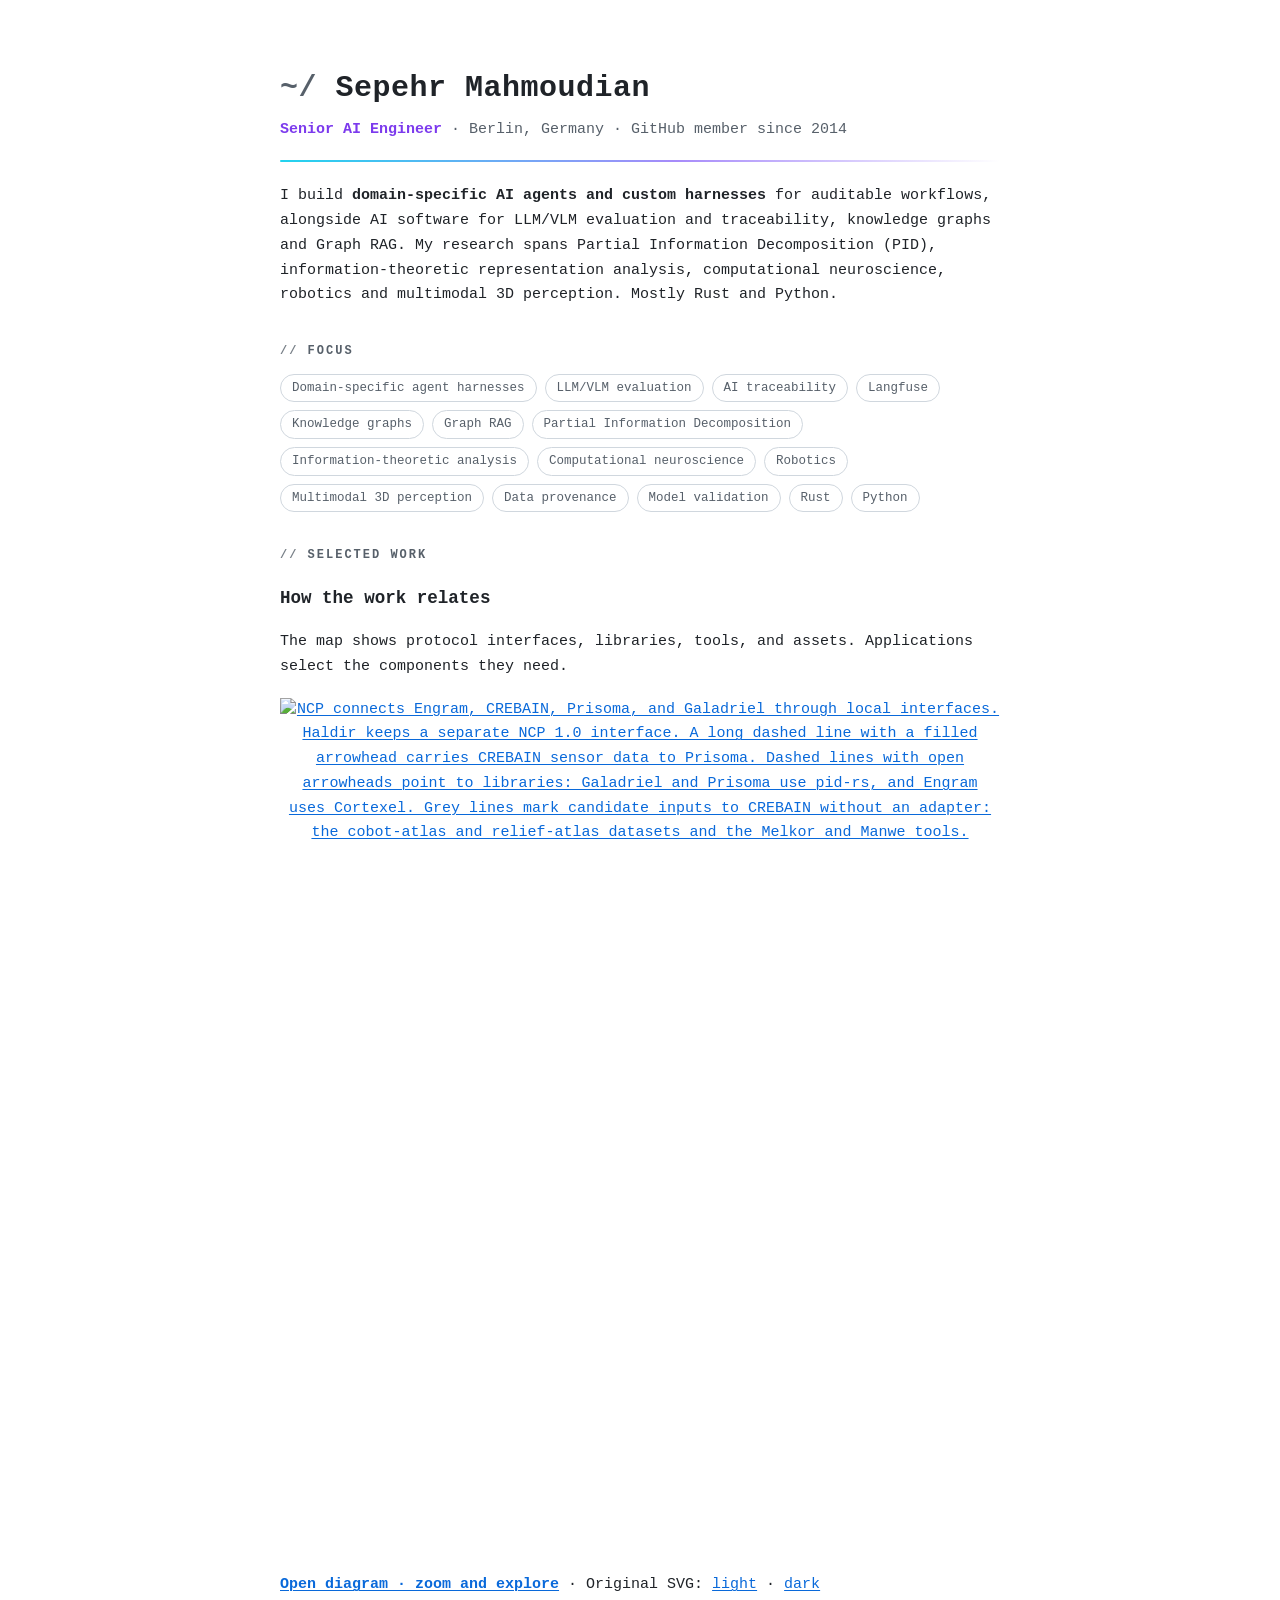
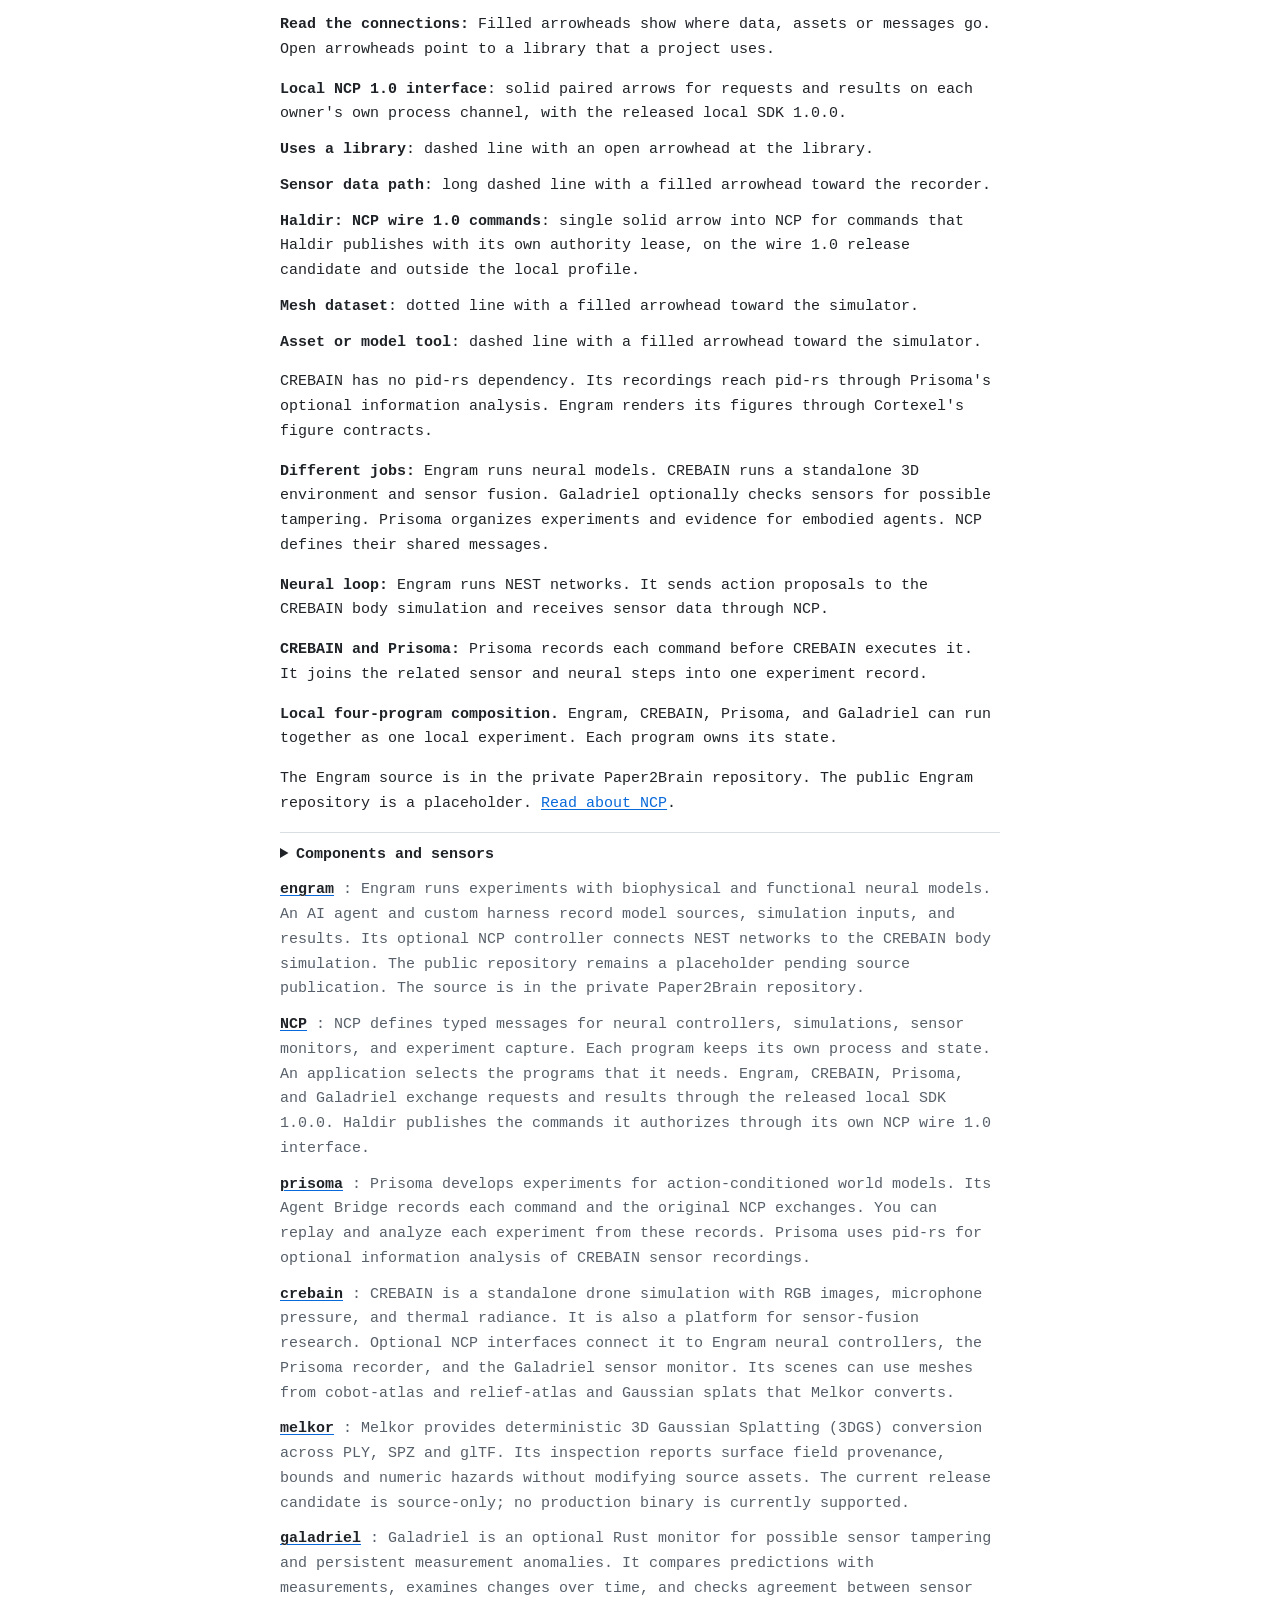
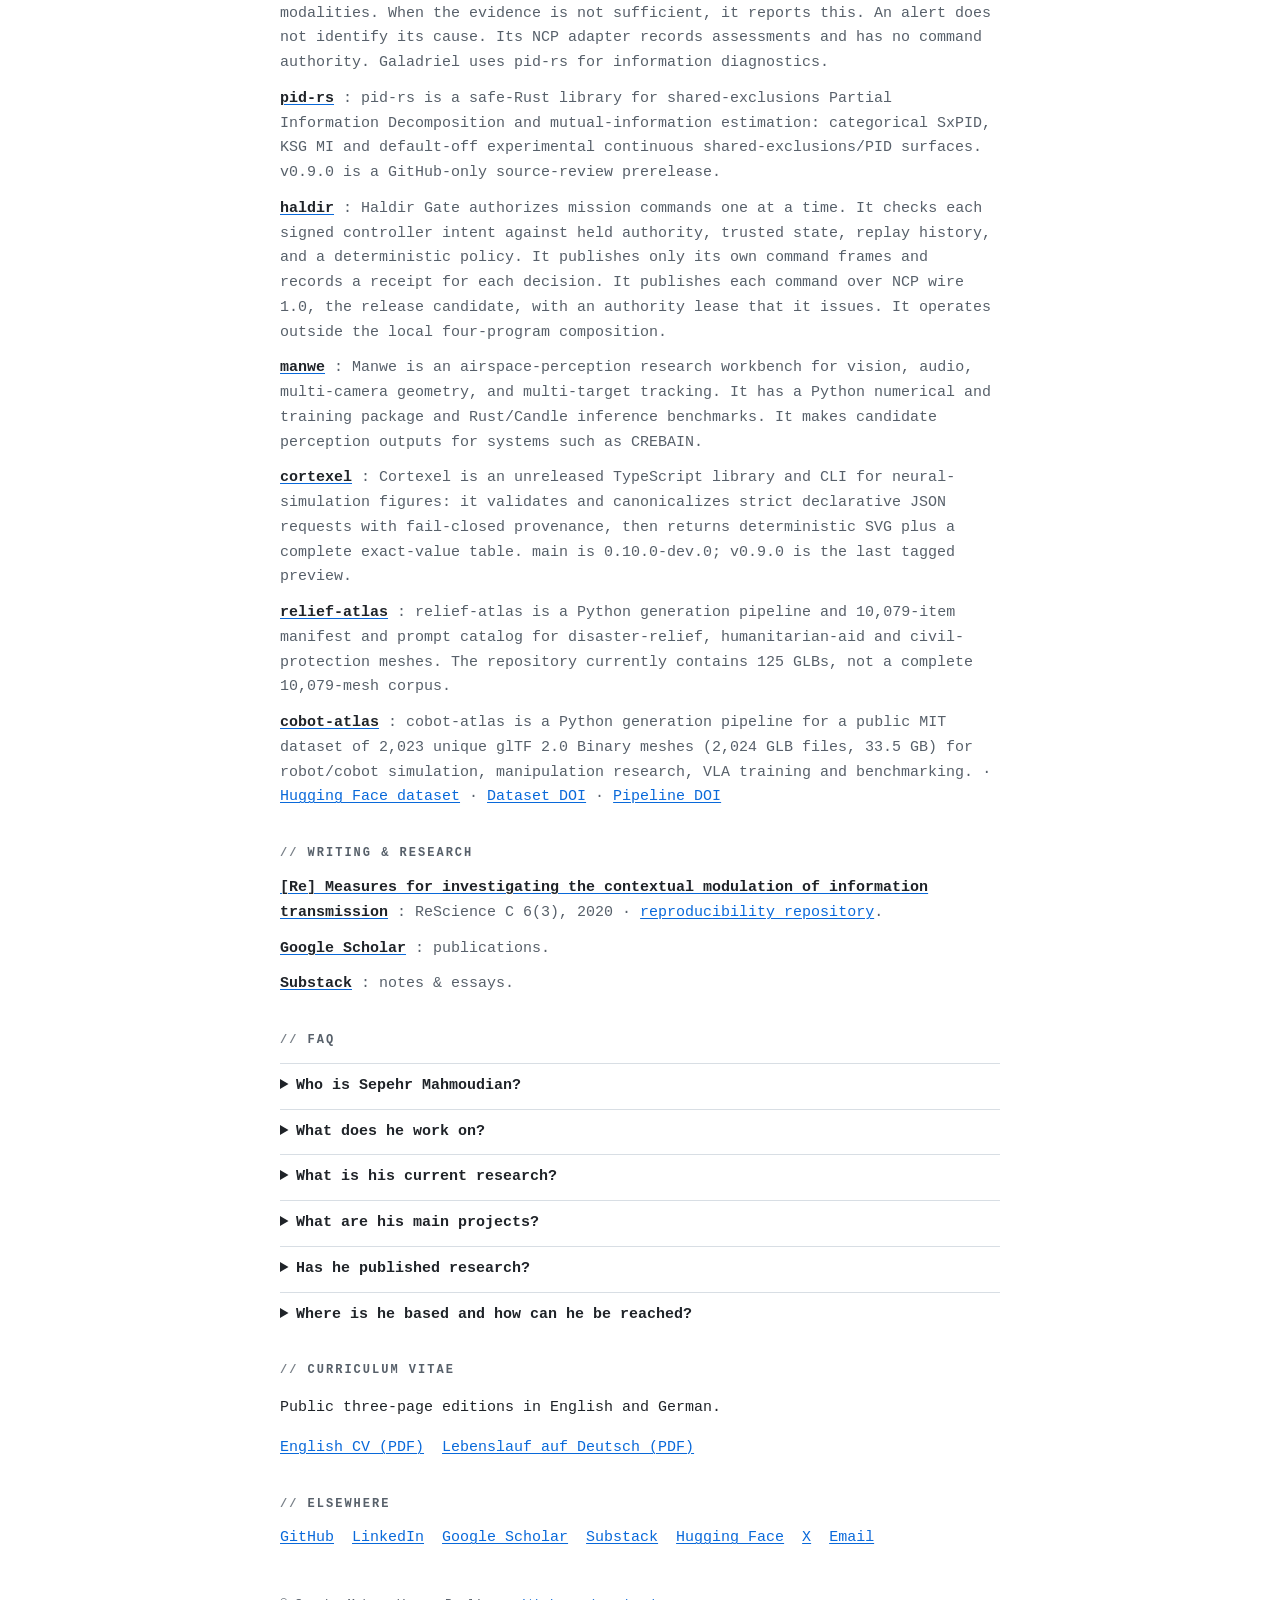
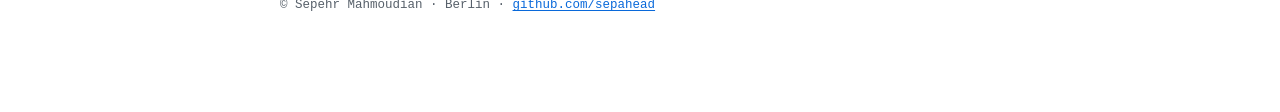
==== commit 13c63ce0: "fix(map): draw Haldir's NCP edge as a one-way arrow in the NCP colour Haldir's edge was a purple das" ====
--- a/docs/index.html
+++ b/docs/index.html
@@ -323,8 +323,8 @@
       "@id": "https://github.com/sepahead/NCP#project",
       "name": "NCP",
       "url": "https://github.com/sepahead/NCP",
-      "description": "NCP defines typed messages for neural controllers, simulations, sensor monitors, and experiment capture. Each program keeps its own process and state. An application selects the programs that it needs. Engram, CREBAIN, Prisoma, and Galadriel exchange requests and results through NCP. Haldir authorizes commands through its own NCP 1.0 interface.",
-      "creativeWorkStatus": "Protocol and SDKs: local v1 profile and 1.0 release candidate.",
+      "description": "NCP defines typed messages for neural controllers, simulations, sensor monitors, and experiment capture. Each program keeps its own process and state. An application selects the programs that it needs. Engram, CREBAIN, Prisoma, and Galadriel exchange requests and results through the released local SDK 1.0.0. Haldir publishes the commands it authorizes through its own NCP wire 1.0 interface.",
+      "creativeWorkStatus": "Local SDK 1.0.0 released; wire 1.0 is a release candidate.",
       "alternateName": "Neuro-Cybernetic Protocol",
       "author": {
         "@id": "https://sepahead.github.io/sepahead/#person"
@@ -446,7 +446,7 @@
       "@id": "https://github.com/sepahead/haldir#project",
       "name": "haldir",
       "url": "https://github.com/sepahead/haldir",
-      "description": "Haldir Gate authorizes mission commands one at a time. It checks each signed controller intent against held authority, trusted state, replay history, and a deterministic policy. It publishes only its own command frames and records a receipt for each decision. It speaks NCP 1.0 with a lease that it issues. It operates outside the local four-program composition.",
+      "description": "Haldir Gate authorizes mission commands one at a time. It checks each signed controller intent against held authority, trusted state, replay history, and a deterministic policy. It publishes only its own command frames and records a receipt for each decision. It publishes each command over NCP wire 1.0, the release candidate, with an authority lease that it issues. It operates outside the local four-program composition.",
       "creativeWorkStatus": "Experimental reference monitor. Not certified or airworthy.",
       "alternateName": "Haldir Gate",
       "author": {
@@ -590,10 +590,10 @@
 <p><a href="https://sepahead.github.io/sepahead/diagrams/"><strong>Open diagram · zoom and explore</strong></a> · Original SVG: <a href="https://raw.githubusercontent.com/sepahead/sepahead/main/assets/work-graph-light.svg">light</a> · <a href="https://raw.githubusercontent.com/sepahead/sepahead/main/assets/work-graph-dark.svg">dark</a></p>
 <p><strong>Read the connections:</strong> Filled arrowheads show where data, assets or messages go. Open arrowheads point to a library that a project uses.</p>
 <ul>
-<li><strong>Local NCP interface</strong>: solid paired arrows for requests and results on each owner&#39;s own process channel.</li>
+<li><strong>Local NCP 1.0 interface</strong>: solid paired arrows for requests and results on each owner&#39;s own process channel, with the released local SDK 1.0.0.</li>
 <li><strong>Uses a library</strong>: dashed line with an open arrowhead at the library.</li>
 <li><strong>Sensor data path</strong>: long dashed line with a filled arrowhead toward the recorder.</li>
-<li><strong>Haldir: NCP 1.0 interface</strong>: dash-dot line with a square end, outside the local v1 profile.</li>
+<li><strong>Haldir: NCP wire 1.0 commands</strong>: single solid arrow into NCP for commands that Haldir publishes with its own authority lease, on the wire 1.0 release candidate and outside the local profile.</li>
 <li><strong>Mesh dataset</strong>: dotted line with a filled arrowhead toward the simulator.</li>
 <li><strong>Asset or model tool</strong>: dashed line with a filled arrowhead toward the simulator.</li>
 </ul>
@@ -612,8 +612,8 @@
 <p>Engram coordinates one local experiment and owns the neural state. CREBAIN owns the body and fusion state. Prisoma records the step pairs. Galadriel records the detector output.</p>
 <p>Each owner exchanges bounded requests and results through its own private process channel. NCP defines the shared contract.</p>
 <p>Galadriel compares at least two sensor modalities. It reports when the evidence is not sufficient.</p>
-<p><strong>Scope:</strong> The composition runs in local simulation. Haldir authorizes commands through its own NCP 1.0 interface, outside this composition. Capture and monitor results never send commands.</p>
-<p class="ecosystem-figure" align="center"><a href="https://sepahead.github.io/sepahead/diagrams/?view=local" title="Open the diagram viewer with zoom controls"><picture><source media="(prefers-reduced-motion: reduce) and (prefers-color-scheme: dark)" srcset="https://raw.githubusercontent.com/sepahead/sepahead/main/assets/work-graph-local-still-dark.svg"><source media="(prefers-reduced-motion: reduce)" srcset="https://raw.githubusercontent.com/sepahead/sepahead/main/assets/work-graph-local-still-light.svg"><source media="(prefers-color-scheme: dark)" srcset="https://raw.githubusercontent.com/sepahead/sepahead/main/assets/work-graph-local-dark.svg"><source media="(prefers-color-scheme: light)" srcset="https://raw.githubusercontent.com/sepahead/sepahead/main/assets/work-graph-local-light.svg"><img src="https://raw.githubusercontent.com/sepahead/sepahead/main/assets/work-graph-local-light.svg" width="820" height="566" decoding="async" loading="lazy" alt="Engram coordinates one local experiment and owns the neural state. CREBAIN owns the body and fusion state. Prisoma records the step pairs. Galadriel records the detector output. The composition runs in local simulation. Haldir authorizes commands through its own NCP 1.0 interface, outside this composition. Capture and monitor results never send commands."></picture></a></p>
+<p><strong>Scope:</strong> The composition runs in local simulation. Haldir publishes the commands it authorizes through its own NCP wire 1.0 interface, outside this composition. Capture and monitor results never send commands.</p>
+<p class="ecosystem-figure" align="center"><a href="https://sepahead.github.io/sepahead/diagrams/?view=local" title="Open the diagram viewer with zoom controls"><picture><source media="(prefers-reduced-motion: reduce) and (prefers-color-scheme: dark)" srcset="https://raw.githubusercontent.com/sepahead/sepahead/main/assets/work-graph-local-still-dark.svg"><source media="(prefers-reduced-motion: reduce)" srcset="https://raw.githubusercontent.com/sepahead/sepahead/main/assets/work-graph-local-still-light.svg"><source media="(prefers-color-scheme: dark)" srcset="https://raw.githubusercontent.com/sepahead/sepahead/main/assets/work-graph-local-dark.svg"><source media="(prefers-color-scheme: light)" srcset="https://raw.githubusercontent.com/sepahead/sepahead/main/assets/work-graph-local-light.svg"><img src="https://raw.githubusercontent.com/sepahead/sepahead/main/assets/work-graph-local-light.svg" width="820" height="566" decoding="async" loading="lazy" alt="Engram coordinates one local experiment and owns the neural state. CREBAIN owns the body and fusion state. Prisoma records the step pairs. Galadriel records the detector output. The composition runs in local simulation. Haldir publishes the commands it authorizes through its own NCP wire 1.0 interface, outside this composition. Capture and monitor results never send commands."></picture></a></p>
 <p><a href="https://sepahead.github.io/sepahead/diagrams/?view=local"><strong>Open diagram · zoom and explore</strong></a> · Original SVG: <a href="https://raw.githubusercontent.com/sepahead/sepahead/main/assets/work-graph-local-light.svg">light</a> · <a href="https://raw.githubusercontent.com/sepahead/sepahead/main/assets/work-graph-local-dark.svg">dark</a></p>
 </details>
 <!-- END GENERATED:ecosystem:html -->
@@ -621,13 +621,13 @@
   <!-- BEGIN GENERATED:selected-work:html -->
 <ul aria-label="Selected work">
     <li class="proj" id="work-engram"><a href="https://github.com/sepahead/engram"><b>engram</b></a> <span>: Engram runs experiments with biophysical and functional neural models. An AI agent and custom harness record model sources, simulation inputs, and results. Its optional NCP controller connects NEST networks to the CREBAIN body simulation. The public repository remains a placeholder pending source publication. The source is in the private Paper2Brain repository.</span></li>
-    <li class="proj" id="work-ncp"><a href="https://github.com/sepahead/NCP"><b>NCP</b></a> <span>: NCP defines typed messages for neural controllers, simulations, sensor monitors, and experiment capture. Each program keeps its own process and state. An application selects the programs that it needs. Engram, CREBAIN, Prisoma, and Galadriel exchange requests and results through NCP. Haldir authorizes commands through its own NCP 1.0 interface.</span></li>
+    <li class="proj" id="work-ncp"><a href="https://github.com/sepahead/NCP"><b>NCP</b></a> <span>: NCP defines typed messages for neural controllers, simulations, sensor monitors, and experiment capture. Each program keeps its own process and state. An application selects the programs that it needs. Engram, CREBAIN, Prisoma, and Galadriel exchange requests and results through the released local SDK 1.0.0. Haldir publishes the commands it authorizes through its own NCP wire 1.0 interface.</span></li>
     <li class="proj" id="work-prisoma"><a href="https://github.com/sepahead/prisoma"><b>prisoma</b></a> <span>: Prisoma develops experiments for action-conditioned world models. Its Agent Bridge records each command and the original NCP exchanges. You can replay and analyze each experiment from these records. Prisoma uses pid-rs for optional information analysis of CREBAIN sensor recordings.</span></li>
     <li class="proj" id="work-crebain"><a href="https://github.com/sepahead/crebain"><b>crebain</b></a> <span>: CREBAIN is a standalone drone simulation with RGB images, microphone pressure, and thermal radiance. It is also a platform for sensor-fusion research. Optional NCP interfaces connect it to Engram neural controllers, the Prisoma recorder, and the Galadriel sensor monitor. Its scenes can use meshes from cobot-atlas and relief-atlas and Gaussian splats that Melkor converts.</span></li>
     <li class="proj" id="work-melkor"><a href="https://github.com/sepahead/melkor"><b>melkor</b></a> <span>: Melkor provides deterministic 3D Gaussian Splatting (3DGS) conversion across PLY, SPZ and glTF. Its inspection reports surface field provenance, bounds and numeric hazards without modifying source assets. The current release candidate is source-only; no production binary is currently supported.</span></li>
     <li class="proj" id="work-galadriel"><a href="https://github.com/sepahead/galadriel"><b>galadriel</b></a> <span>: Galadriel is an optional Rust monitor for possible sensor tampering and persistent measurement anomalies. It compares predictions with measurements, examines changes over time, and checks agreement between sensor modalities. When the evidence is not sufficient, it reports this. An alert does not identify its cause. Its NCP adapter records assessments and has no command authority. Galadriel uses pid-rs for information diagnostics.</span></li>
     <li class="proj" id="work-pid-rs"><a href="https://github.com/sepahead/pid-rs"><b>pid-rs</b></a> <span>: pid-rs is a safe-Rust library for shared-exclusions Partial Information Decomposition and mutual-information estimation: categorical SxPID, KSG MI and default-off experimental continuous shared-exclusions/PID surfaces. v0.9.0 is a GitHub-only source-review prerelease.</span></li>
-    <li class="proj" id="work-haldir"><a href="https://github.com/sepahead/haldir"><b>haldir</b></a> <span>: Haldir Gate authorizes mission commands one at a time. It checks each signed controller intent against held authority, trusted state, replay history, and a deterministic policy. It publishes only its own command frames and records a receipt for each decision. It speaks NCP 1.0 with a lease that it issues. It operates outside the local four-program composition.</span></li>
+    <li class="proj" id="work-haldir"><a href="https://github.com/sepahead/haldir"><b>haldir</b></a> <span>: Haldir Gate authorizes mission commands one at a time. It checks each signed controller intent against held authority, trusted state, replay history, and a deterministic policy. It publishes only its own command frames and records a receipt for each decision. It publishes each command over NCP wire 1.0, the release candidate, with an authority lease that it issues. It operates outside the local four-program composition.</span></li>
     <li class="proj" id="work-manwe"><a href="https://github.com/sepahead/manwe"><b>manwe</b></a> <span>: Manwe is an airspace-perception research workbench for vision, audio, multi-camera geometry, and multi-target tracking. It has a Python numerical and training package and Rust/Candle inference benchmarks. It makes candidate perception outputs for systems such as CREBAIN.</span></li>
     <li class="proj" id="work-cortexel"><a href="https://github.com/sepahead/cortexel"><b>cortexel</b></a> <span>: Cortexel is an unreleased TypeScript library and CLI for neural-simulation figures: it validates and canonicalizes strict declarative JSON requests with fail-closed provenance, then returns deterministic SVG plus a complete exact-value table. main is 0.10.0-dev.0; v0.9.0 is the last tagged preview.</span></li>
     <li class="proj" id="work-relief-atlas"><a href="https://github.com/sepahead/relief-atlas"><b>relief-atlas</b></a> <span>: relief-atlas is a Python generation pipeline and 10,079-item manifest and prompt catalog for disaster-relief, humanitarian-aid and civil-protection meshes. The repository currently contains 125 GLBs, not a complete 10,079-mesh corpus.</span></li>
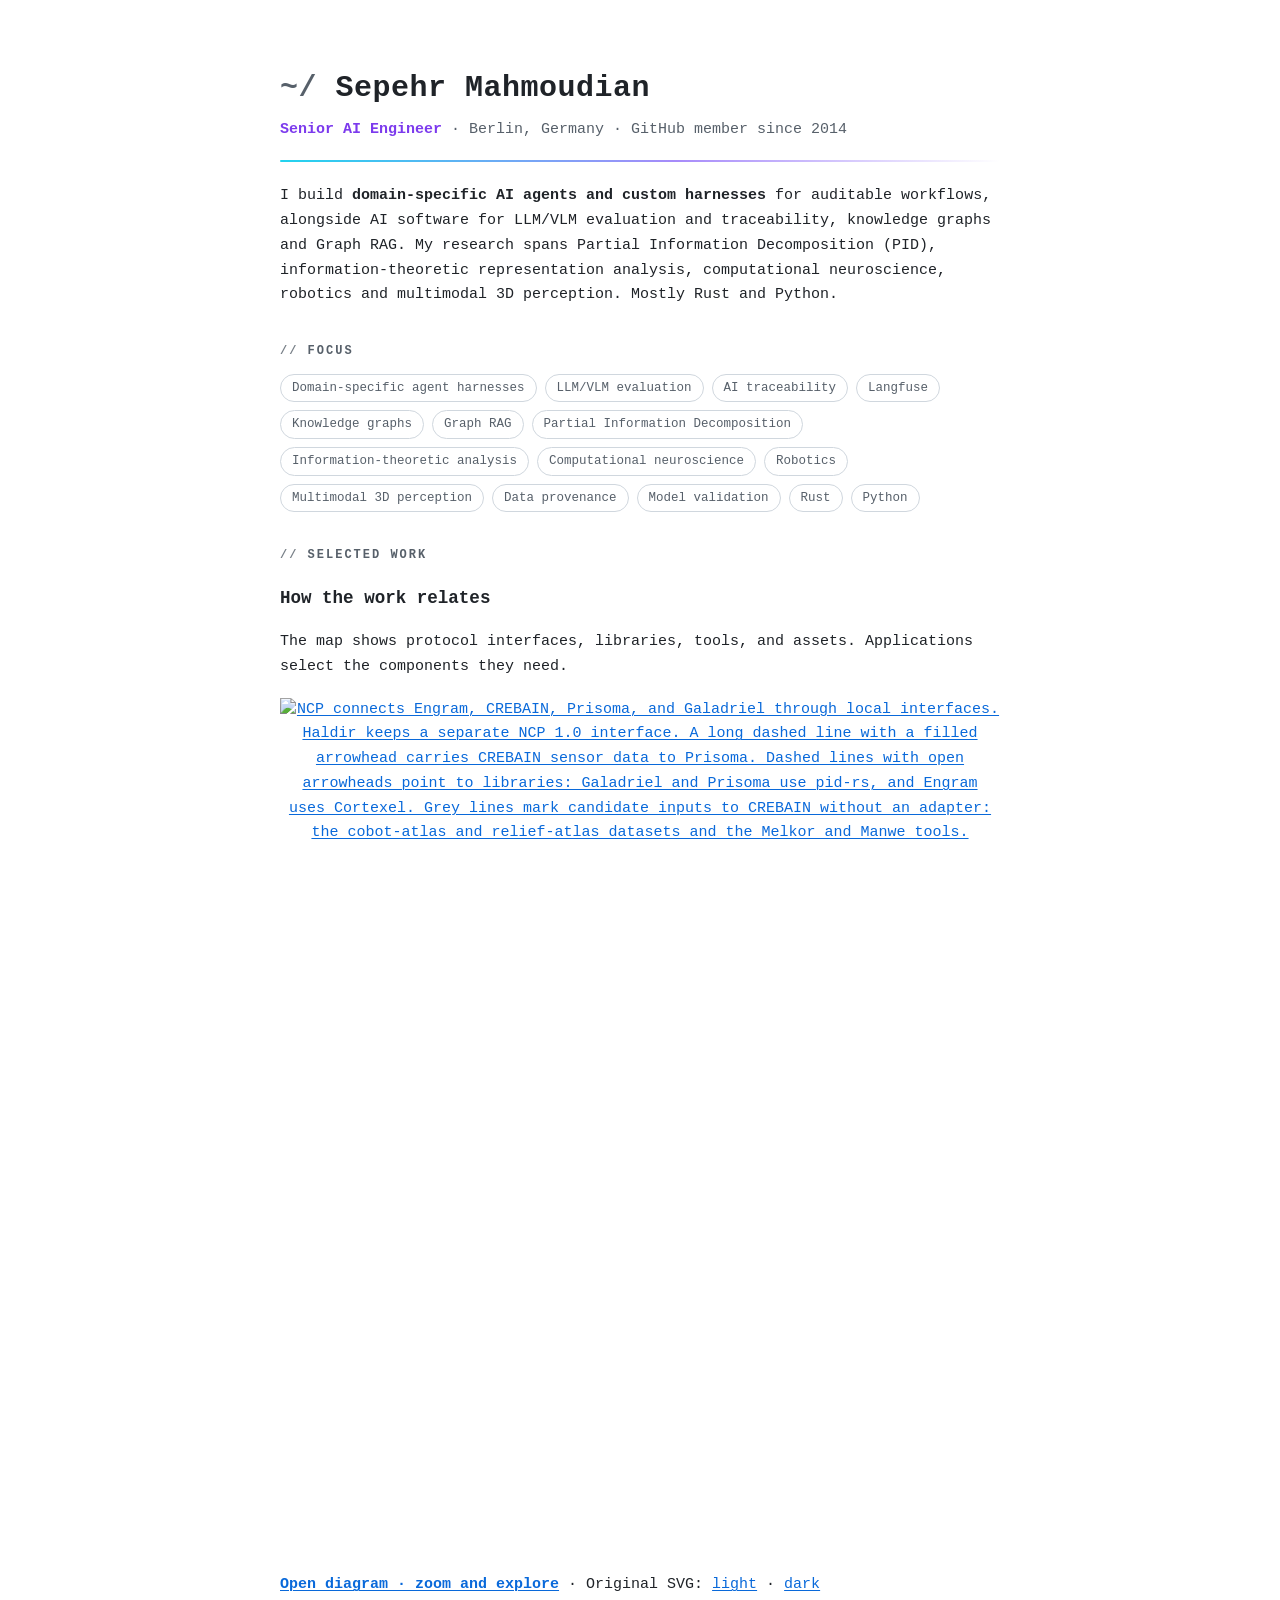
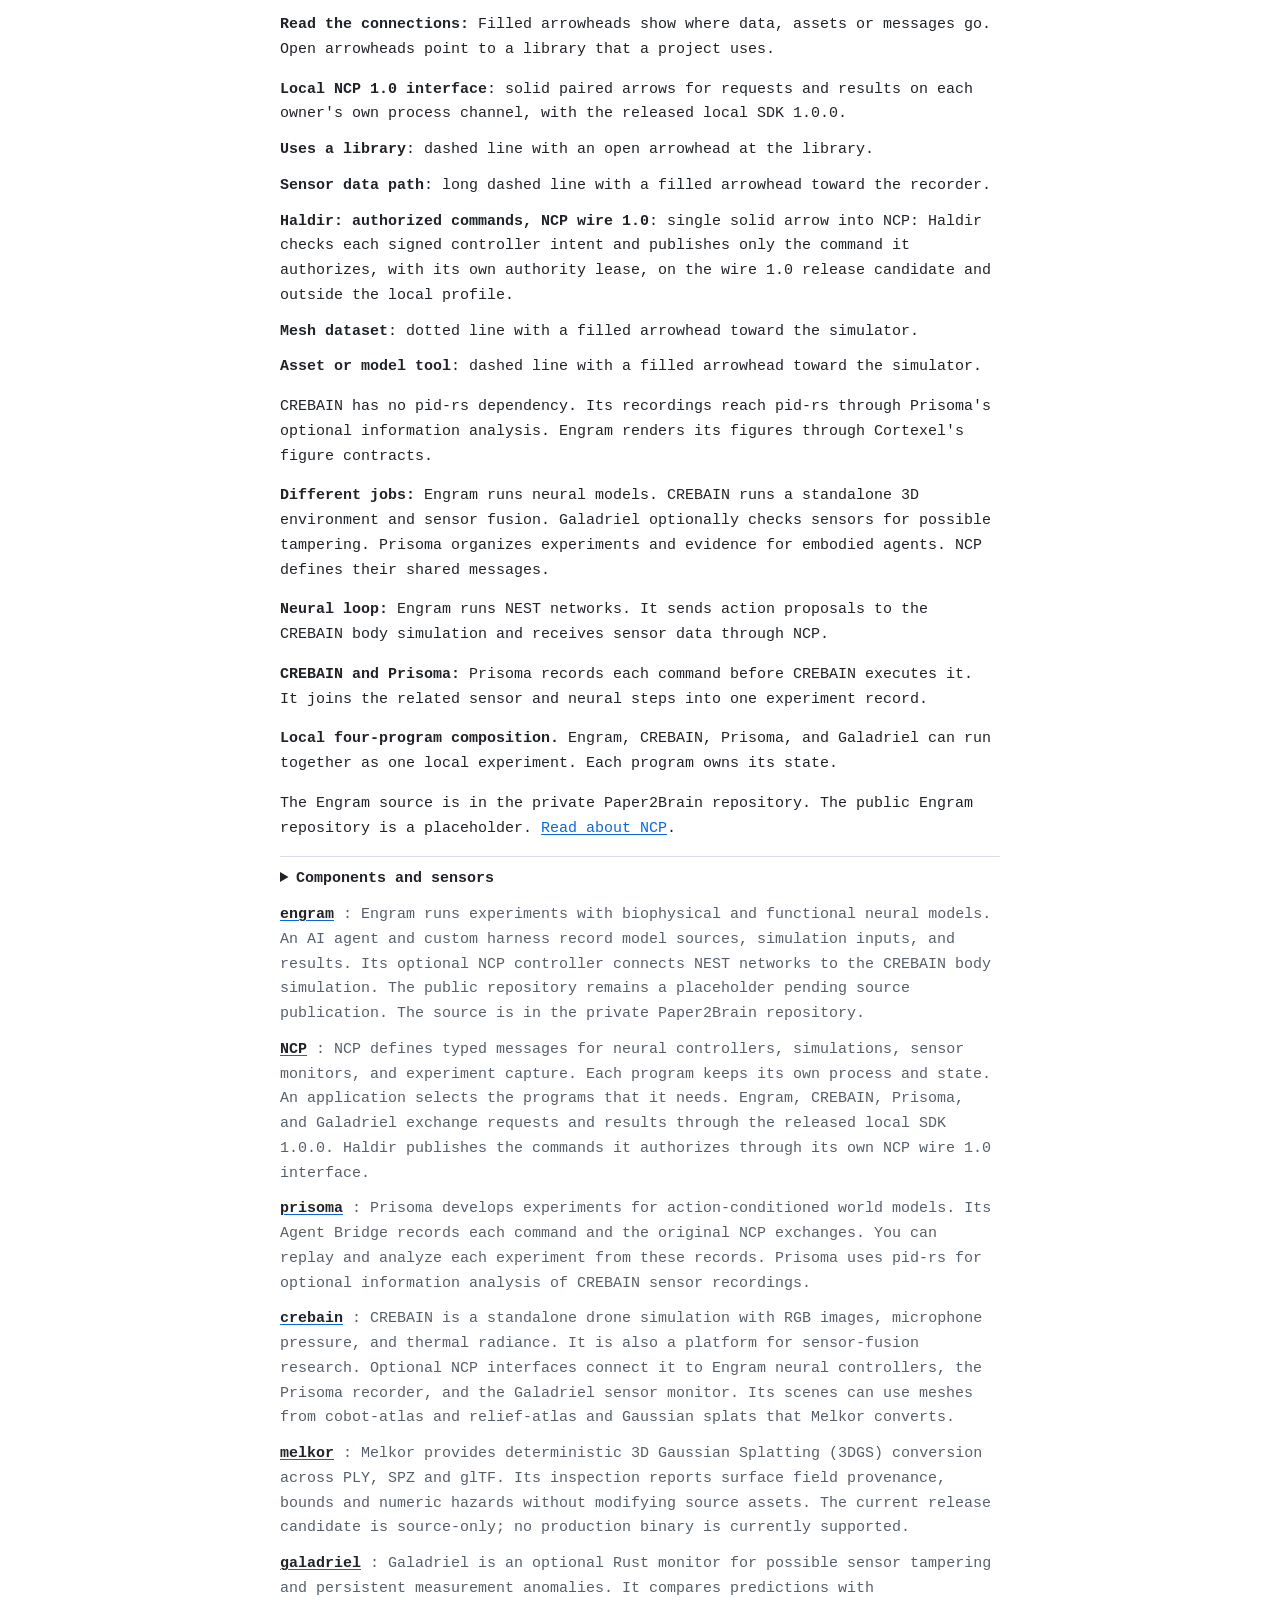
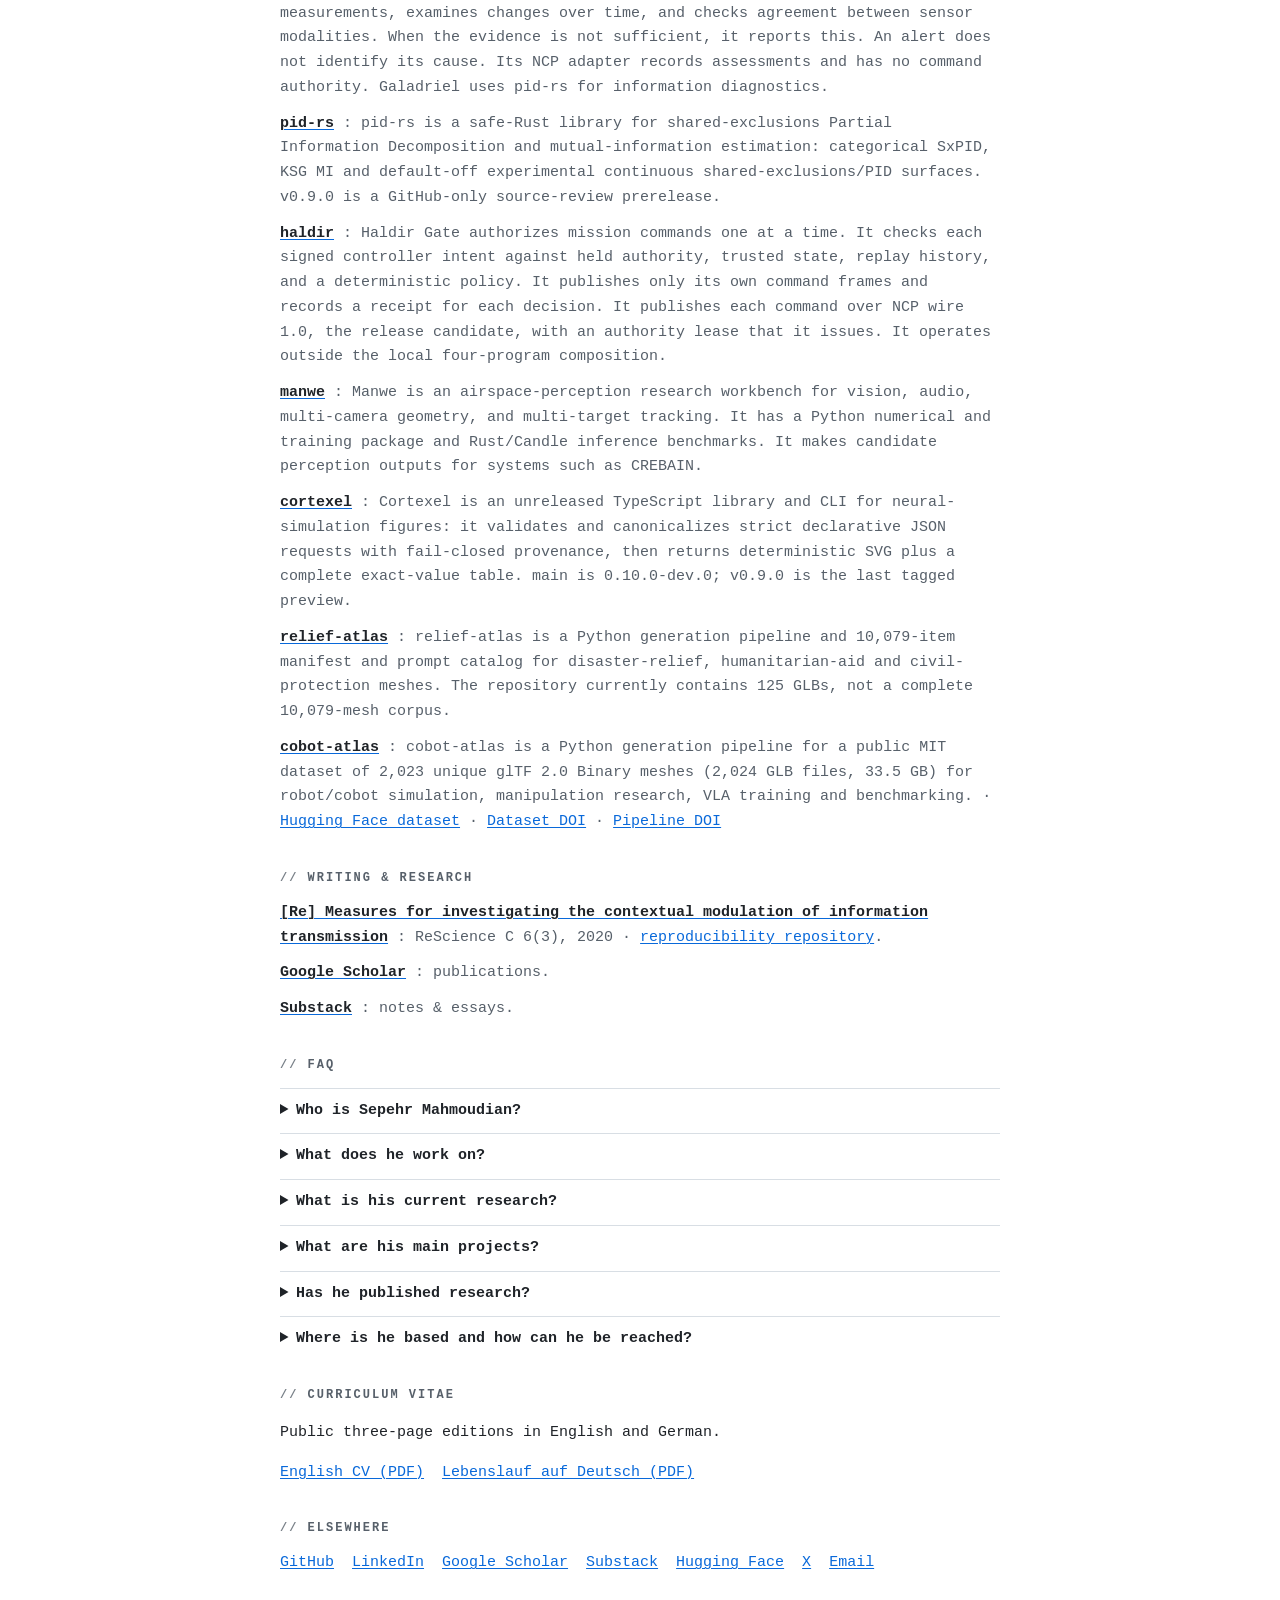
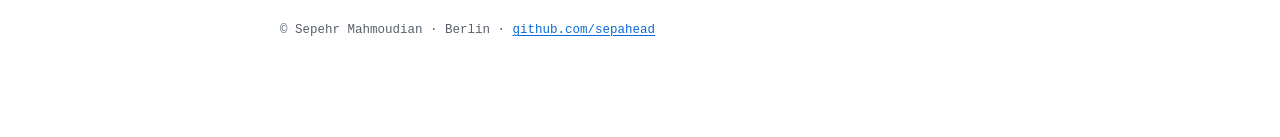
==== commit ea0a9ce7: "fix(map): call Haldir's NCP role authorization, not commands Engram is the controller that decides a" ====
--- a/docs/index.html
+++ b/docs/index.html
@@ -593,7 +593,7 @@
 <li><strong>Local NCP 1.0 interface</strong>: solid paired arrows for requests and results on each owner&#39;s own process channel, with the released local SDK 1.0.0.</li>
 <li><strong>Uses a library</strong>: dashed line with an open arrowhead at the library.</li>
 <li><strong>Sensor data path</strong>: long dashed line with a filled arrowhead toward the recorder.</li>
-<li><strong>Haldir: NCP wire 1.0 commands</strong>: single solid arrow into NCP for commands that Haldir publishes with its own authority lease, on the wire 1.0 release candidate and outside the local profile.</li>
+<li><strong>Haldir: authorized commands, NCP wire 1.0</strong>: single solid arrow into NCP: Haldir checks each signed controller intent and publishes only the command it authorizes, with its own authority lease, on the wire 1.0 release candidate and outside the local profile.</li>
 <li><strong>Mesh dataset</strong>: dotted line with a filled arrowhead toward the simulator.</li>
 <li><strong>Asset or model tool</strong>: dashed line with a filled arrowhead toward the simulator.</li>
 </ul>
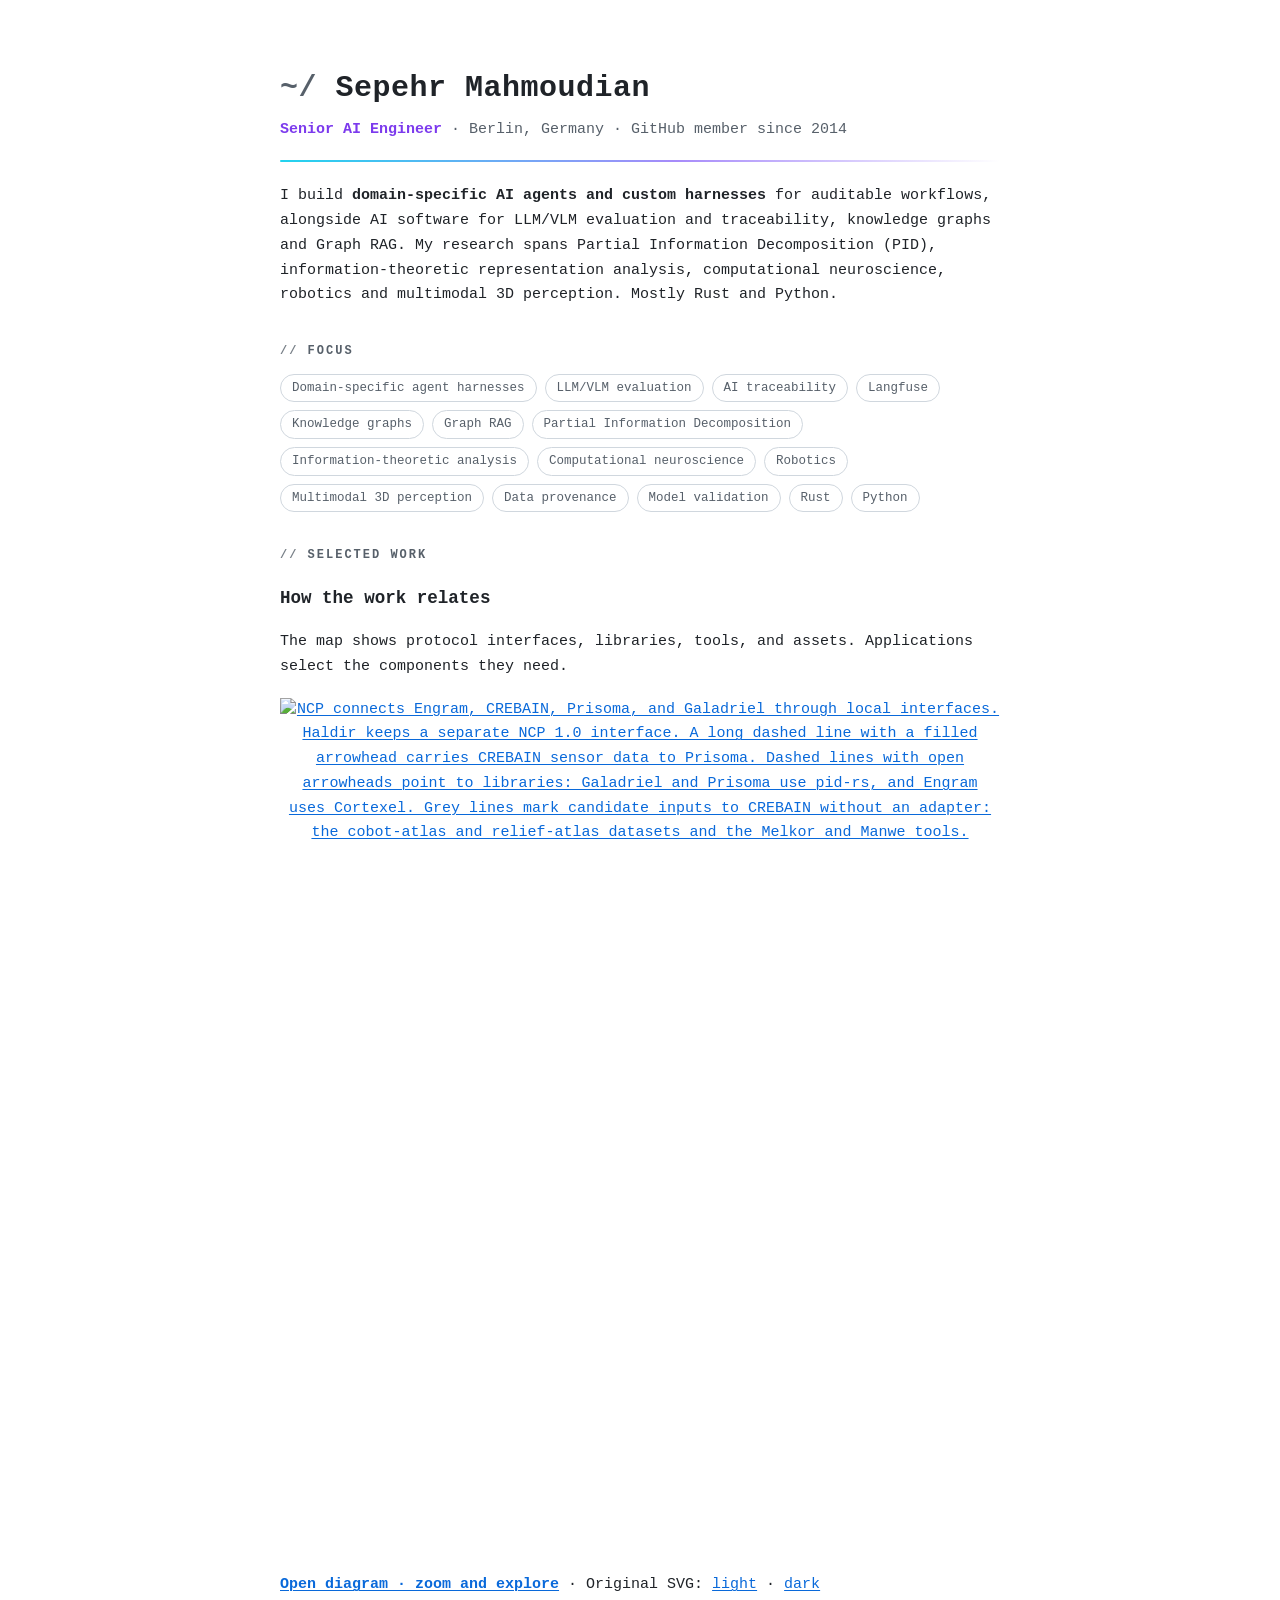
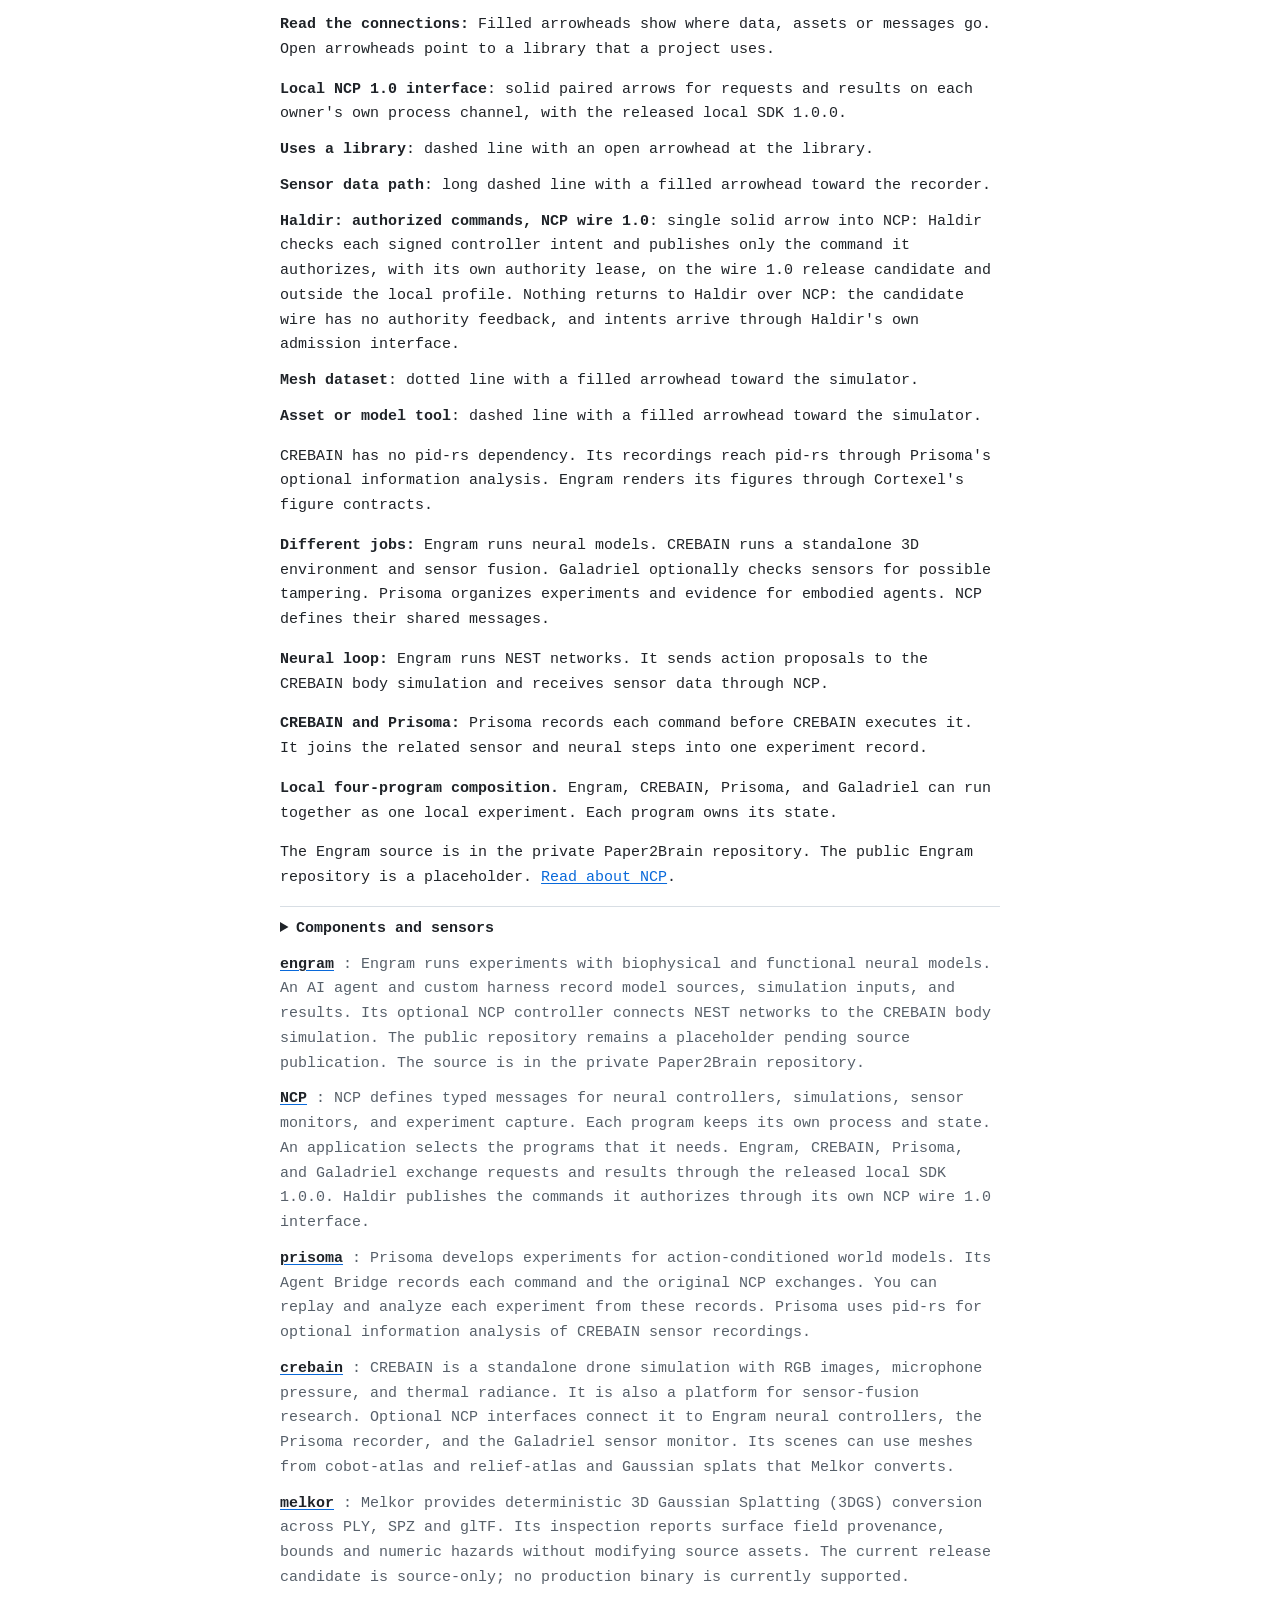
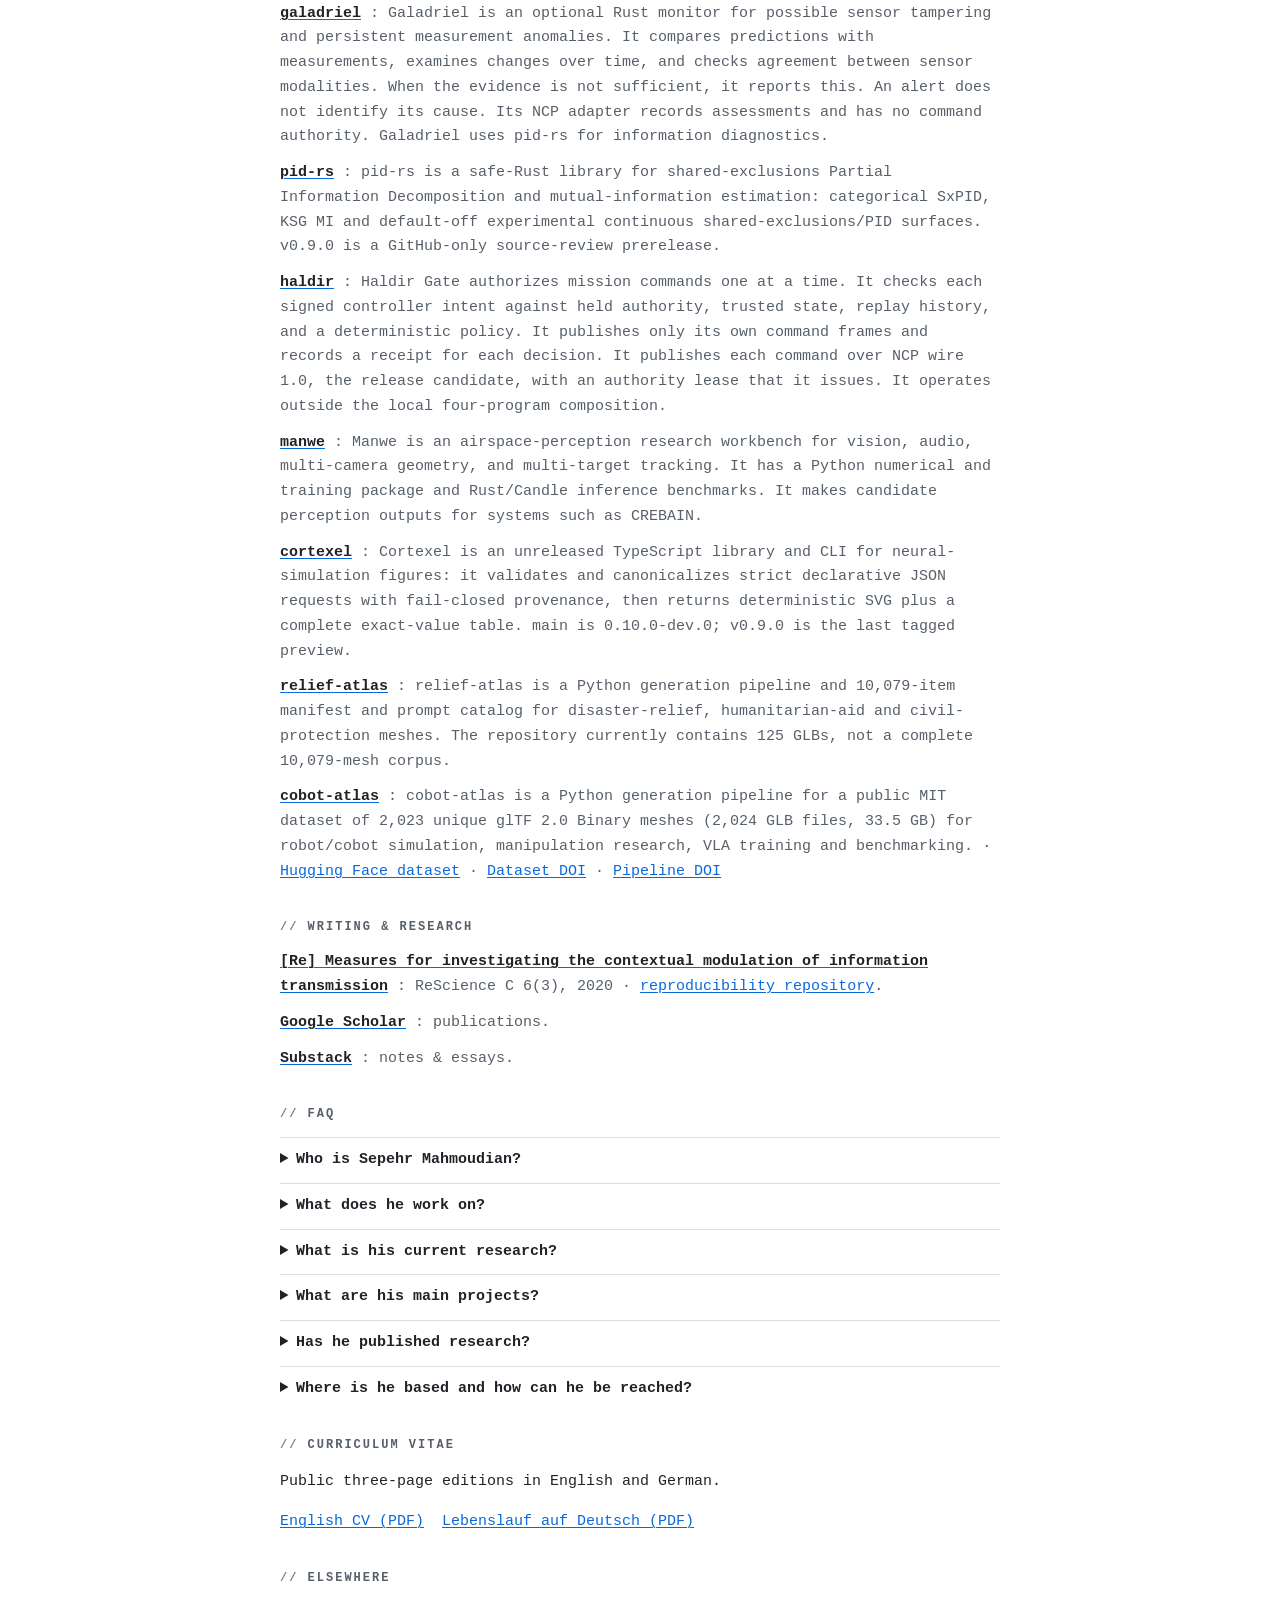
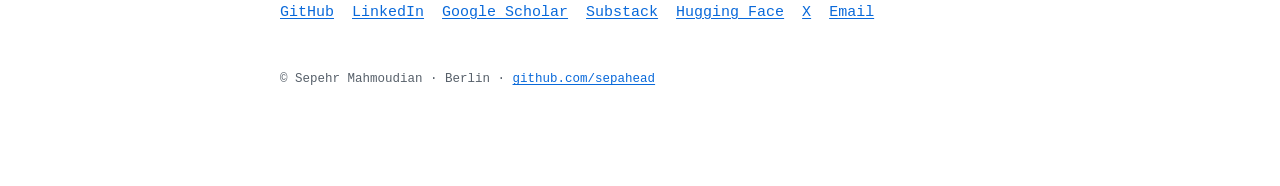
==== commit b1da9459: "docs(map): say why Haldir's NCP arrow is one-way Haldir publishes only the commands it authorizes. T" ====
--- a/docs/index.html
+++ b/docs/index.html
@@ -593,7 +593,7 @@
 <li><strong>Local NCP 1.0 interface</strong>: solid paired arrows for requests and results on each owner&#39;s own process channel, with the released local SDK 1.0.0.</li>
 <li><strong>Uses a library</strong>: dashed line with an open arrowhead at the library.</li>
 <li><strong>Sensor data path</strong>: long dashed line with a filled arrowhead toward the recorder.</li>
-<li><strong>Haldir: authorized commands, NCP wire 1.0</strong>: single solid arrow into NCP: Haldir checks each signed controller intent and publishes only the command it authorizes, with its own authority lease, on the wire 1.0 release candidate and outside the local profile.</li>
+<li><strong>Haldir: authorized commands, NCP wire 1.0</strong>: single solid arrow into NCP: Haldir checks each signed controller intent and publishes only the command it authorizes, with its own authority lease, on the wire 1.0 release candidate and outside the local profile. Nothing returns to Haldir over NCP: the candidate wire has no authority feedback, and intents arrive through Haldir&#39;s own admission interface.</li>
 <li><strong>Mesh dataset</strong>: dotted line with a filled arrowhead toward the simulator.</li>
 <li><strong>Asset or model tool</strong>: dashed line with a filled arrowhead toward the simulator.</li>
 </ul>
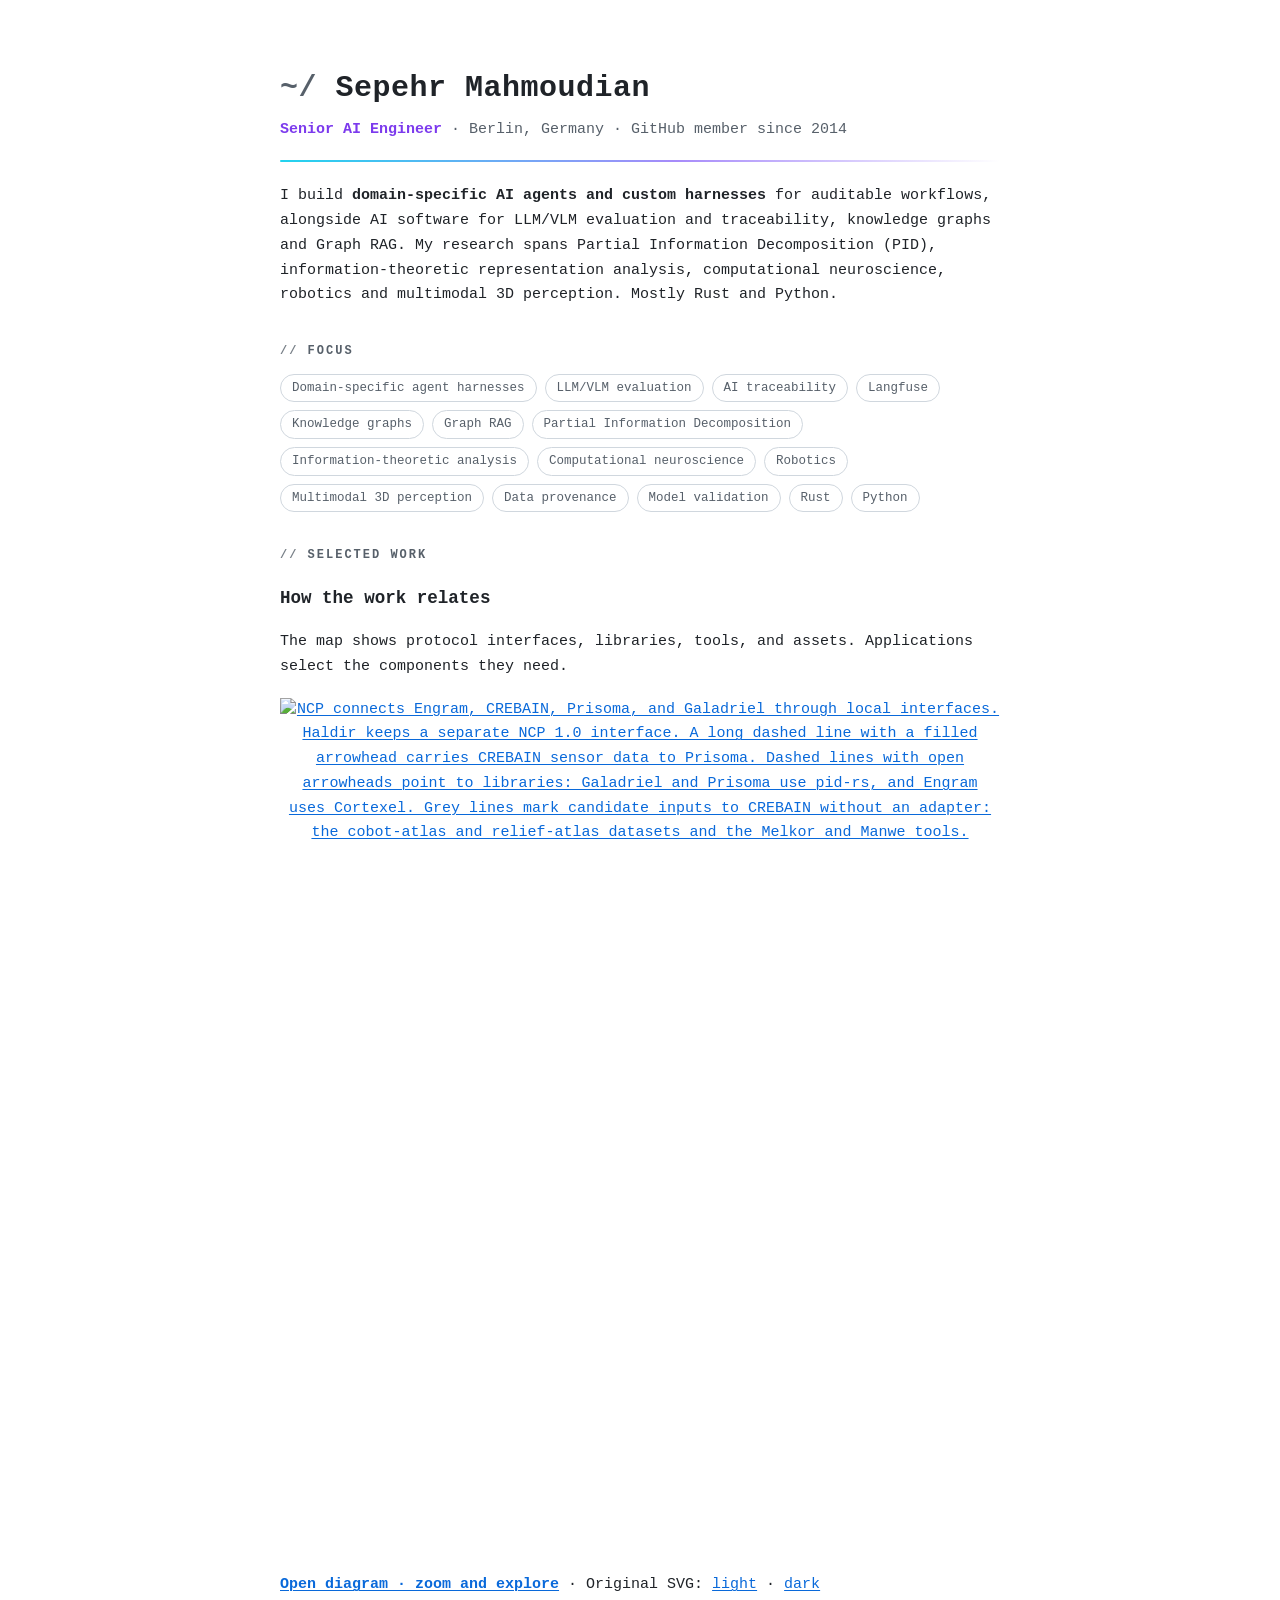
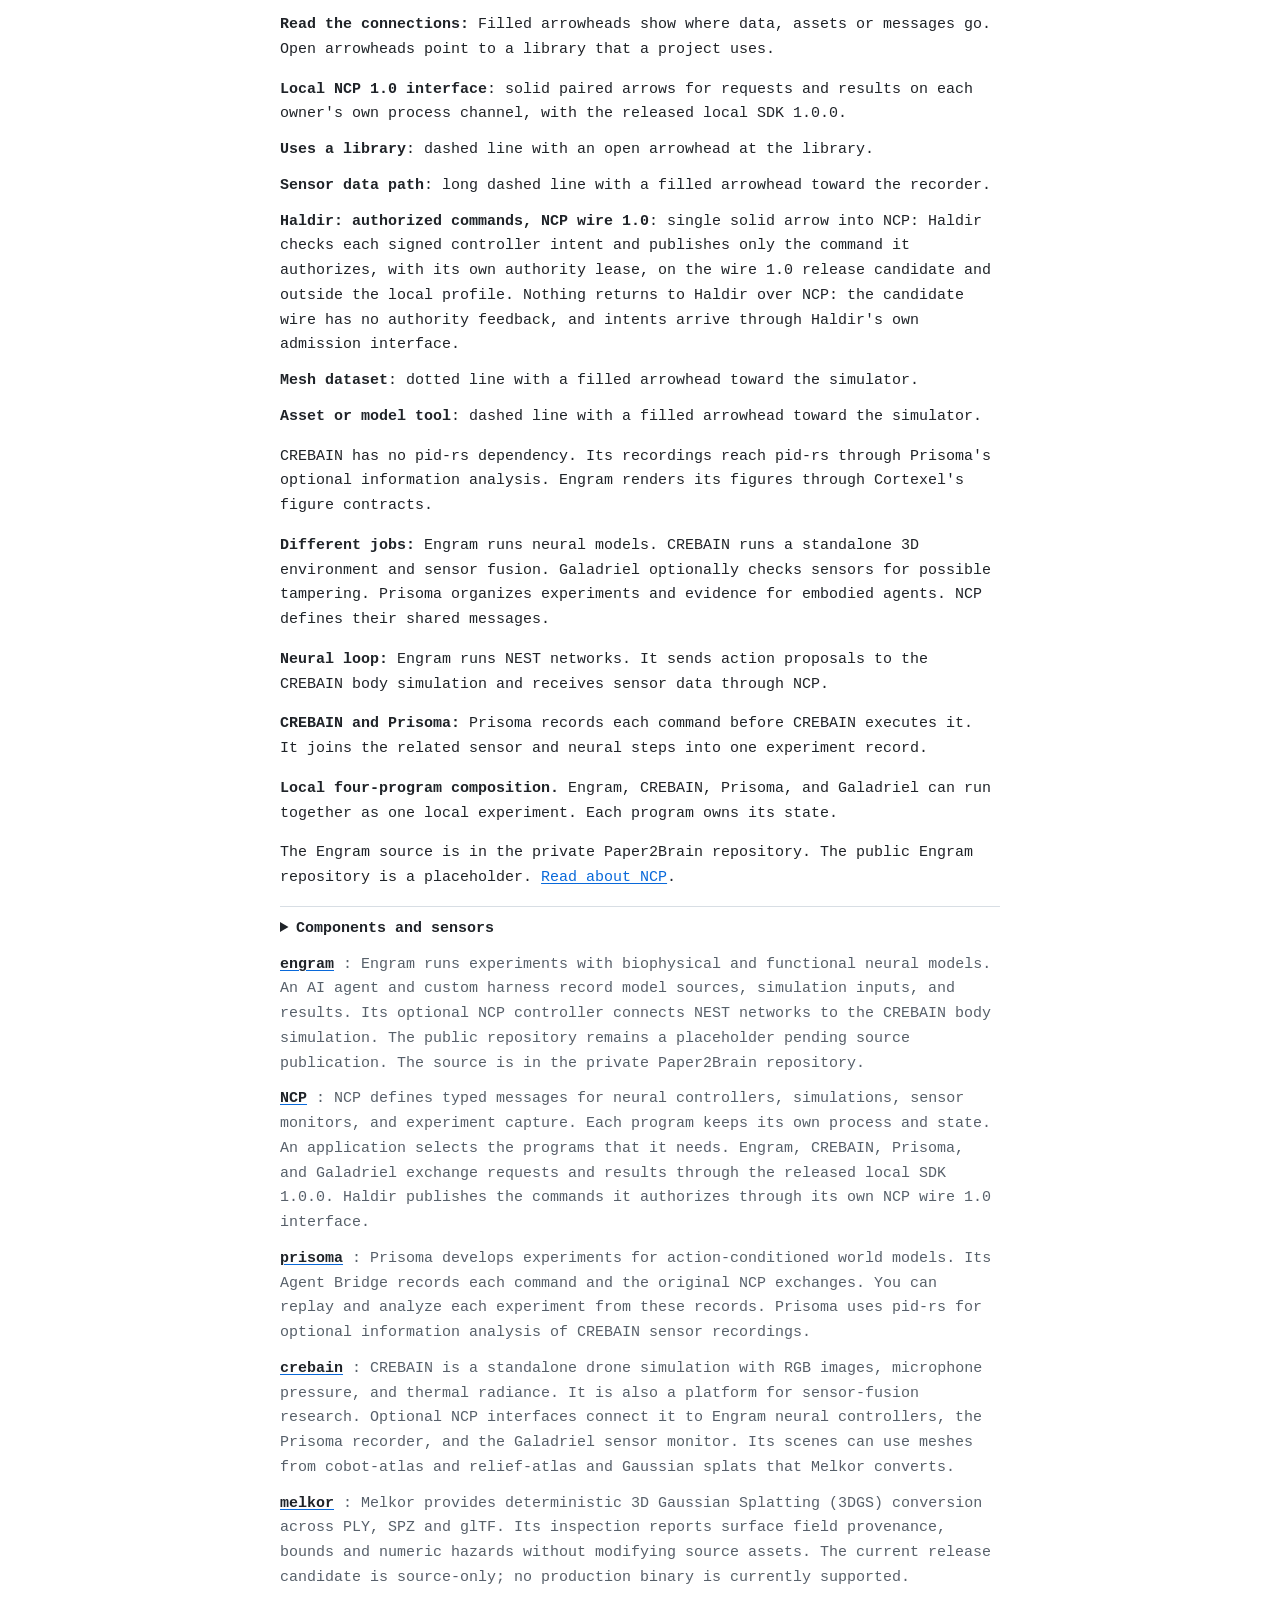
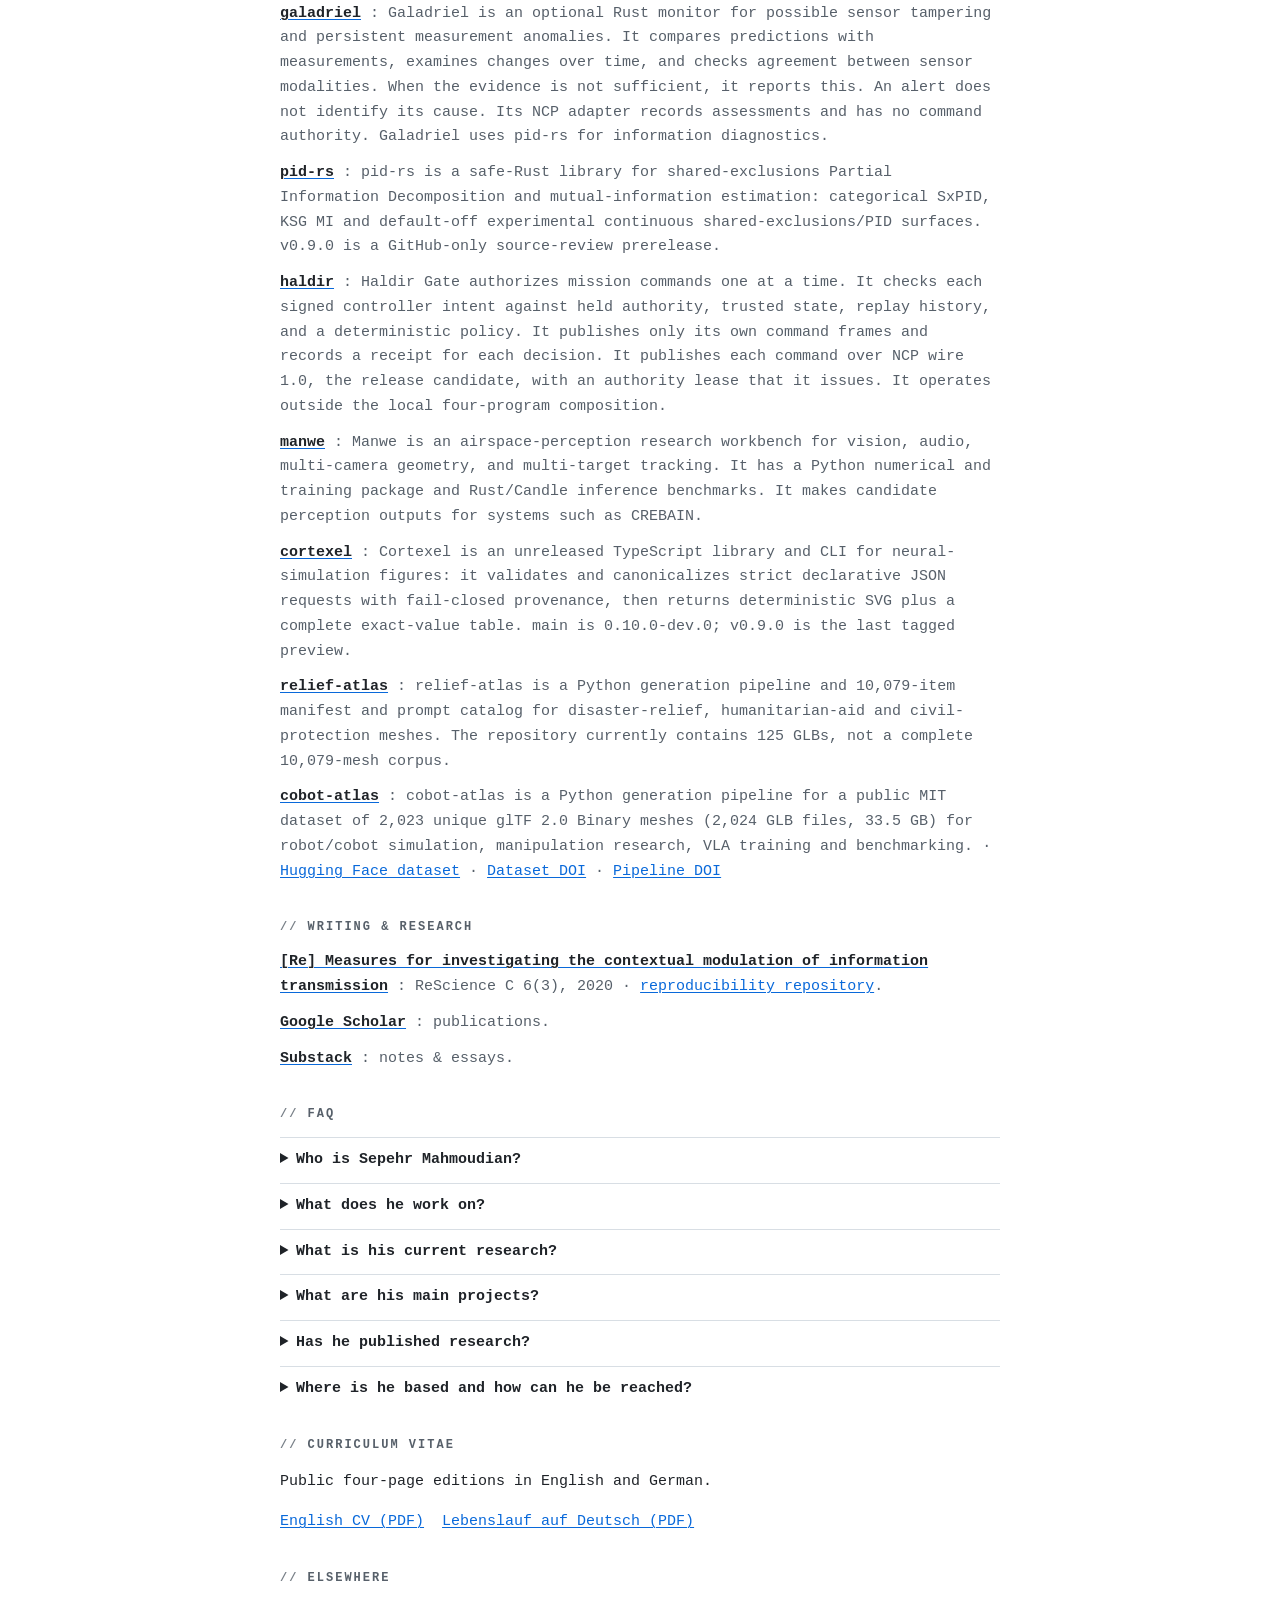
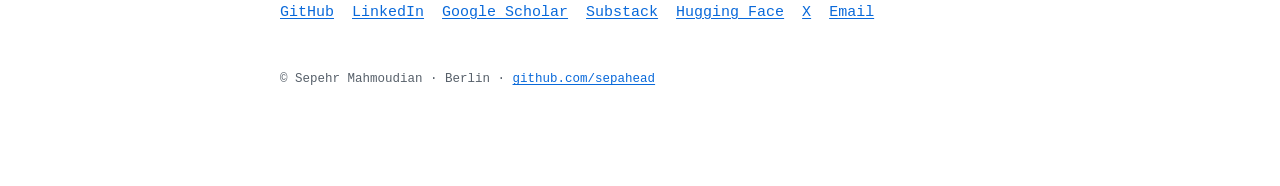
==== commit 5bc93995: "Match homepage CV page count to the ecosystem editions" ====
--- a/docs/index.html
+++ b/docs/index.html
@@ -669,7 +669,7 @@
   </details>
 
   <h2><span class="syntax" aria-hidden="true">// </span>Curriculum vitae</h2>
-  <p>Public three-page editions in English and German.</p>
+  <p>Public four-page editions in English and German.</p>
   <nav class="links" aria-label="Curriculum vitae downloads">
     <a href="https://sepahead.github.io/sepahead/cv/Sepehr_Mahmoudian_CV_EN.pdf" type="application/pdf">English CV (PDF)</a>
     <a href="https://sepahead.github.io/sepahead/cv/Sepehr_Mahmoudian_CV_DE.pdf" type="application/pdf" lang="de">Lebenslauf auf Deutsch (PDF)</a>
